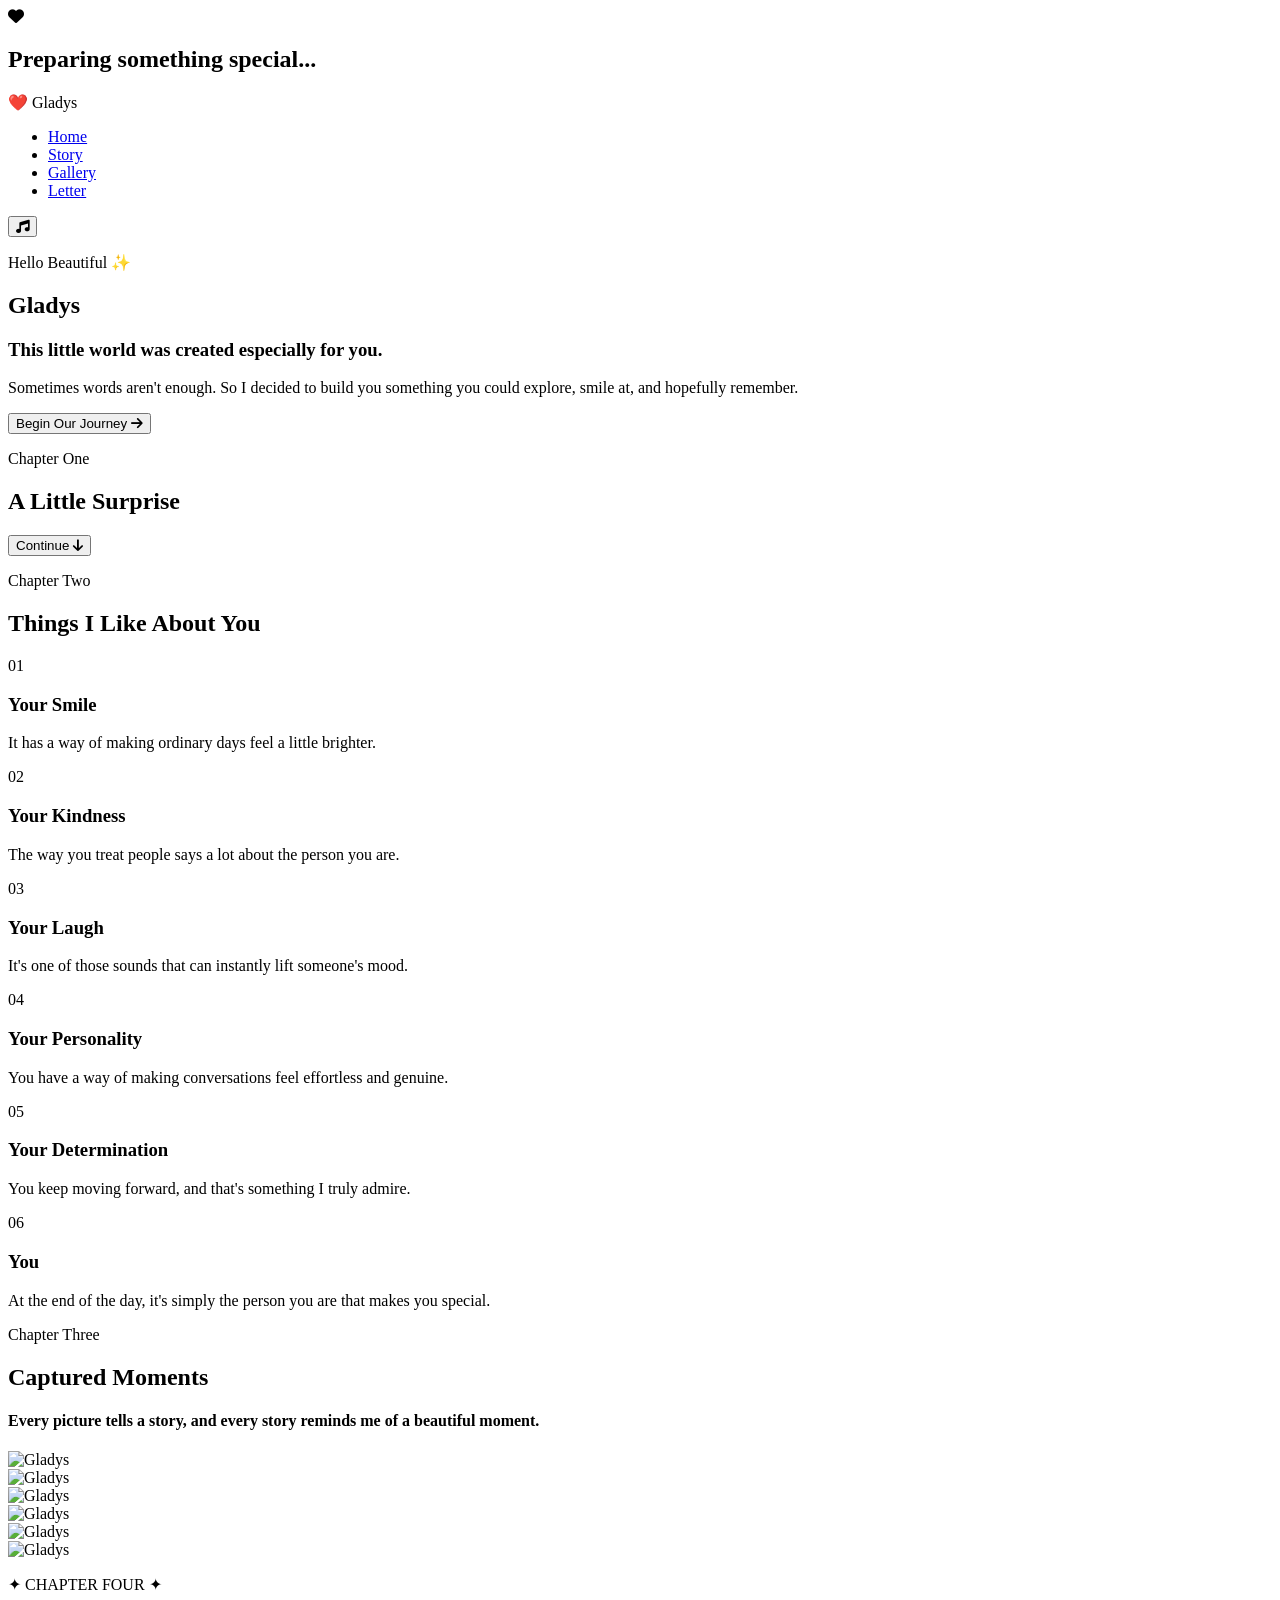
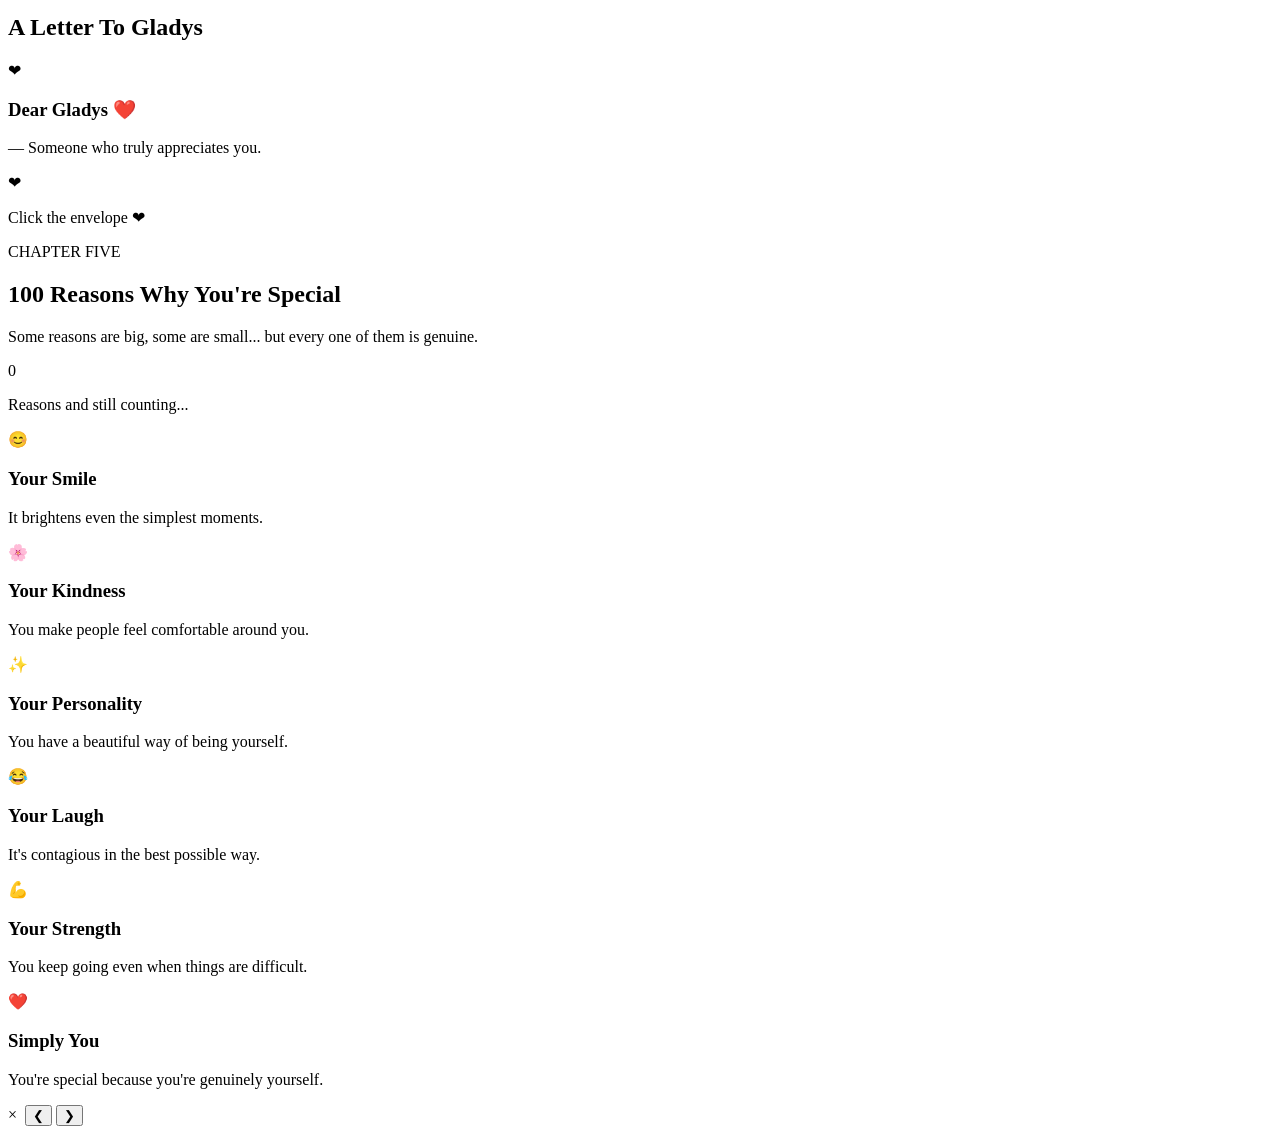
==== index.html @ 6be21a4e "Move index.html from love folder to root directory" ====
<!DOCTYPE html>
<html lang="en">

<head>

    <meta charset="UTF-8">
    <meta name="viewport" content="width=device-width, initial-scale=1.0">

    <title>For Gladys ❤️</title>

    <!-- Google Fonts -->
    <link rel="preconnect" href="https://fonts.googleapis.com">
    <link rel="preconnect" href="https://fonts.gstatic.com" crossorigin>

    <link href="https://fonts.googleapis.com/css2?family=Great+Vibes&family=Poppins:wght@300;400;500;600;700&display=swap" rel="stylesheet">

    <!-- Font Awesome -->
    <link rel="stylesheet"
        href="https://cdnjs.cloudflare.com/ajax/libs/font-awesome/6.7.2/css/all.min.css">

    <!-- CSS -->
    <link rel="stylesheet" href="css/style.css">
<link rel="stylesheet" href="css/chapters.css">
</head>

<body>

    <!-- ================= LOADER ================= -->

    <div id="loader">

        <div class="loader-heart">

            <i class="fas fa-heart"></i>

        </div>

        <h2>Preparing something special...</h2>

    </div>

    <!-- ================= CURSOR ================= -->

    <div class="cursor"></div>

    <!-- ================= BACKGROUND ================= -->

    <div class="background">

        <div id="stars"></div>

        <div class="moon"></div>

        <div class="cloud cloud1"></div>

        <div class="cloud cloud2"></div>

        <div class="cloud cloud3"></div>

        <div id="fireflies"></div>

    </div>

    <!-- ================= NAVIGATION ================= -->

    <nav>

        <div class="logo">

            ❤️ Gladys

        </div>

        <ul>

            <li><a href="#">Home</a></li>

            <li><a href="#">Story</a></li>

            <li><a href="#">Gallery</a></li>

            <li><a href="#">Letter</a></li>

        </ul>

        <button id="musicBtn">

            <i class="fas fa-music"></i>

        </button>

    </nav>

    <!-- ================= HERO ================= -->

    <section class="hero">

        <div class="hero-content">

            <p class="welcome">

                Hello Beautiful ✨

            </p>

            <h1>

                Gladys

            </h1>

            <h3>

                This little world was created especially for you.

            </h3>

            <p class="description">

                Sometimes words aren't enough.

                So I decided to build you something you could explore,

                smile at,

                and hopefully remember.

            </p>

            <button id="beginJourney">

                Begin Our Journey

                <i class="fas fa-arrow-right"></i>

            </button>

        </div>

        <div class="scroll-down">

            <span></span>

        </div>

    </section>
    <section id="arrival">

    <div class="arrival-overlay"></div>

    <div class="arrival-content">

        <p class="arrival-small">
            Chapter One
        </p>

        <h2>
            A Little Surprise
        </h2>

        <div class="arrival-line"></div>

        <p id="arrivalTyping"></p>

        <button id="continueJourney">
            Continue
            <i class="fas fa-arrow-down"></i>
        </button>

    </div>

</section>
<section id="admire">

    <div class="admire-header">

        <p>Chapter Two</p>

        <h2>Things I Like About You</h2>

        <span></span>

    </div>

    <div class="admire-grid">

        <div class="admire-card">
            <div class="number">01</div>
            <h3>Your Smile</h3>
            <p>It has a way of making ordinary days feel a little brighter.</p>
        </div>

        <div class="admire-card">
            <div class="number">02</div>
            <h3>Your Kindness</h3>
            <p>The way you treat people says a lot about the person you are.</p>
        </div>

        <div class="admire-card">
            <div class="number">03</div>
            <h3>Your Laugh</h3>
            <p>It's one of those sounds that can instantly lift someone's mood.</p>
        </div>

        <div class="admire-card">
            <div class="number">04</div>
            <h3>Your Personality</h3>
            <p>You have a way of making conversations feel effortless and genuine.</p>
        </div>

        <div class="admire-card">
            <div class="number">05</div>
            <h3>Your Determination</h3>
            <p>You keep moving forward, and that's something I truly admire.</p>
        </div>

        <div class="admire-card">
            <div class="number">06</div>
            <h3>You</h3>
            <p>At the end of the day, it's simply the person you are that makes you special.</p>
        </div>

    </div>

</section>
<section id="gallery">

    <div class="gallery-header">

        <p>Chapter Three</p>

        <h2>Captured Moments</h2>

        <span></span>

        <h4>
            Every picture tells a story, and every story reminds me of a beautiful moment.
        </h4>

    </div>

    <div class="gallery-grid">

        <div class="photo-card">
            <img src="assets/photo1.jpeg" alt="Gladys">
        </div>

        <div class="photo-card">
            <img src="assets/photo2.jpeg" alt="Gladys">
        </div>

        <div class="photo-card">
            <img src="assets/photo3.jpeg" alt="Gladys">
        </div>

        <div class="photo-card">
            <img src="assets/photo4.jpeg" alt="Gladys">
        </div>

        <div class="photo-card">
            <img src="assets/photo5.jpeg" alt="Gladys">
        </div>

        <div class="photo-card">
            <img src="assets/photo6.jpeg" alt="Gladys">
        </div>

    </div>

</section>

<!-- ===========================
     CHAPTER 4 - LETTER
=========================== -->

<section id="letter">

    <div class="letter-title">

        <p>✦ CHAPTER FOUR ✦</p>

        <h2>A Letter To Gladys</h2>

        <div class="title-line">
            <span></span>
            ❤
            <span></span>
        </div>

    </div>


    <div class="letter-wrapper">

        <!-- Letter -->

        <div class="paper" id="paper">

            <h3>Dear Gladys ❤️</h3>

            <div class="paper-line"></div>

            <div id="letterTyping"></div>

            <div class="paper-footer">

                <div class="paper-line"></div>

                <p>— Someone who truly appreciates you.</p>

            </div>

        </div>



        <!-- Envelope -->

        <div class="envelope" id="envelope">

            <div class="envelope-back"></div>

            <div class="left-flap"></div>

            <div class="right-flap"></div>

            <div class="bottom-flap"></div>

            <div class="top-flap"></div>

            <div class="seal">❤</div>

        </div>

    </div>

    <p class="open-text">
        Click the envelope ❤
    </p>

</section>
<!-- ==========================================================
     CHAPTER 5 - REASONS YOU ARE SPECIAL
=========================================================== -->

<section id="reasons">

    <div class="reasons-header">

        <p>CHAPTER FIVE</p>

        <h2>100 Reasons Why You're Special</h2>

        <div class="heading-line"></div>

        <p class="subtitle">
            Some reasons are big, some are small... but every one of them is genuine.
        </p>

    </div>

    <div class="reason-counter">

        <span id="reasonCount">0</span>

        <p>Reasons and still counting...</p>

    </div>

    <div class="reasons-grid">

        <div class="reason-card">
            <div class="reason-icon">😊</div>
            <h3>Your Smile</h3>
            <p>It brightens even the simplest moments.</p>
        </div>

        <div class="reason-card">
            <div class="reason-icon">🌸</div>
            <h3>Your Kindness</h3>
            <p>You make people feel comfortable around you.</p>
        </div>

        <div class="reason-card">
            <div class="reason-icon">✨</div>
            <h3>Your Personality</h3>
            <p>You have a beautiful way of being yourself.</p>
        </div>

        <div class="reason-card">
            <div class="reason-icon">😂</div>
            <h3>Your Laugh</h3>
            <p>It's contagious in the best possible way.</p>
        </div>

        <div class="reason-card">
            <div class="reason-icon">💪</div>
            <h3>Your Strength</h3>
            <p>You keep going even when things are difficult.</p>
        </div>

        <div class="reason-card">
            <div class="reason-icon">❤️</div>
            <h3>Simply You</h3>
            <p>You're special because you're genuinely yourself.</p>
        </div>

    </div>

</section>


<!-- LIGHTBOX -->

<div id="lightbox">

    <span id="closeLightbox">&times;</span>

    <img id="lightboxImage">

    <button id="prevImage">
        ❮
    </button>

    <button id="nextImage">
        ❯
    </button>

</div>

    <!-- ================= MUSIC ================= -->

    <audio id="bgMusic" loop>

        <source src="assets/music.mp3" type="audio/mpeg">

    </audio>

    <!-- JavaScript -->

    <script src="js/app.js"></script>
    <script src="js/chapters.js"></script>

</body>

</html>
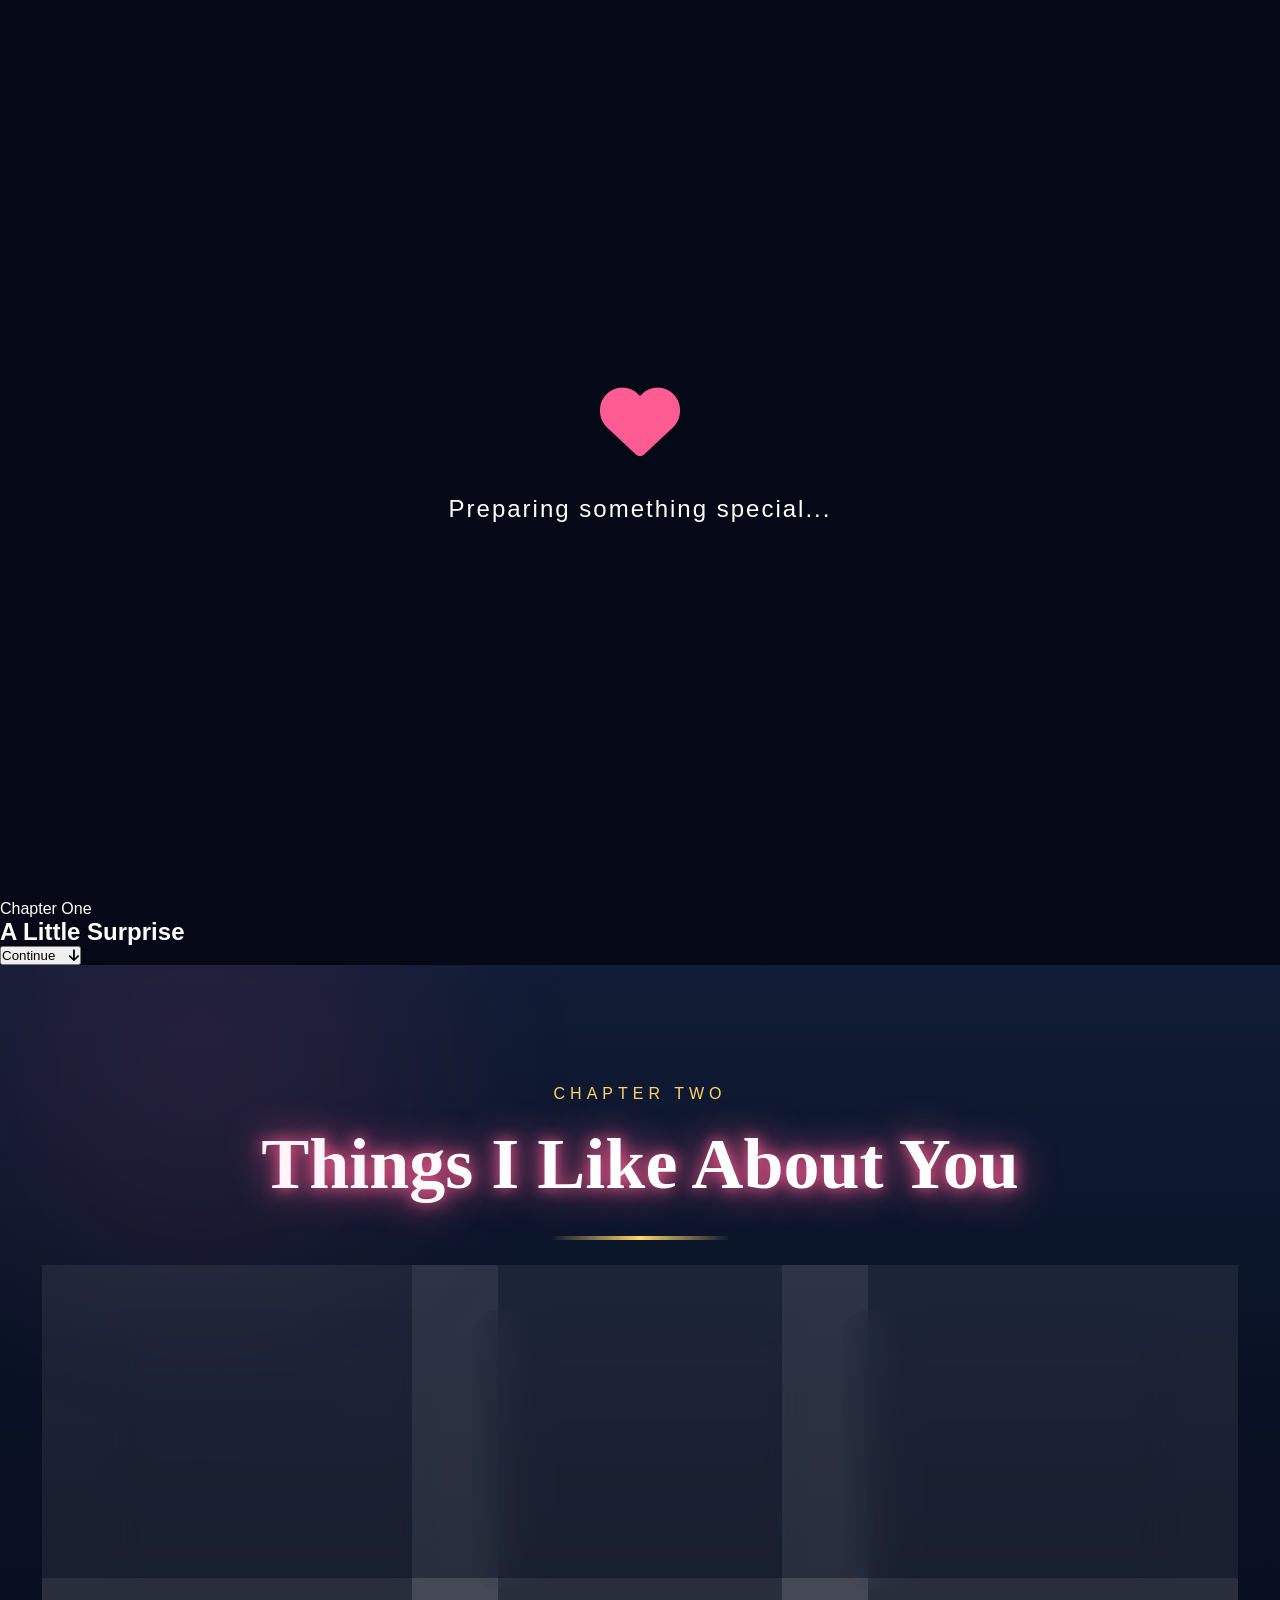
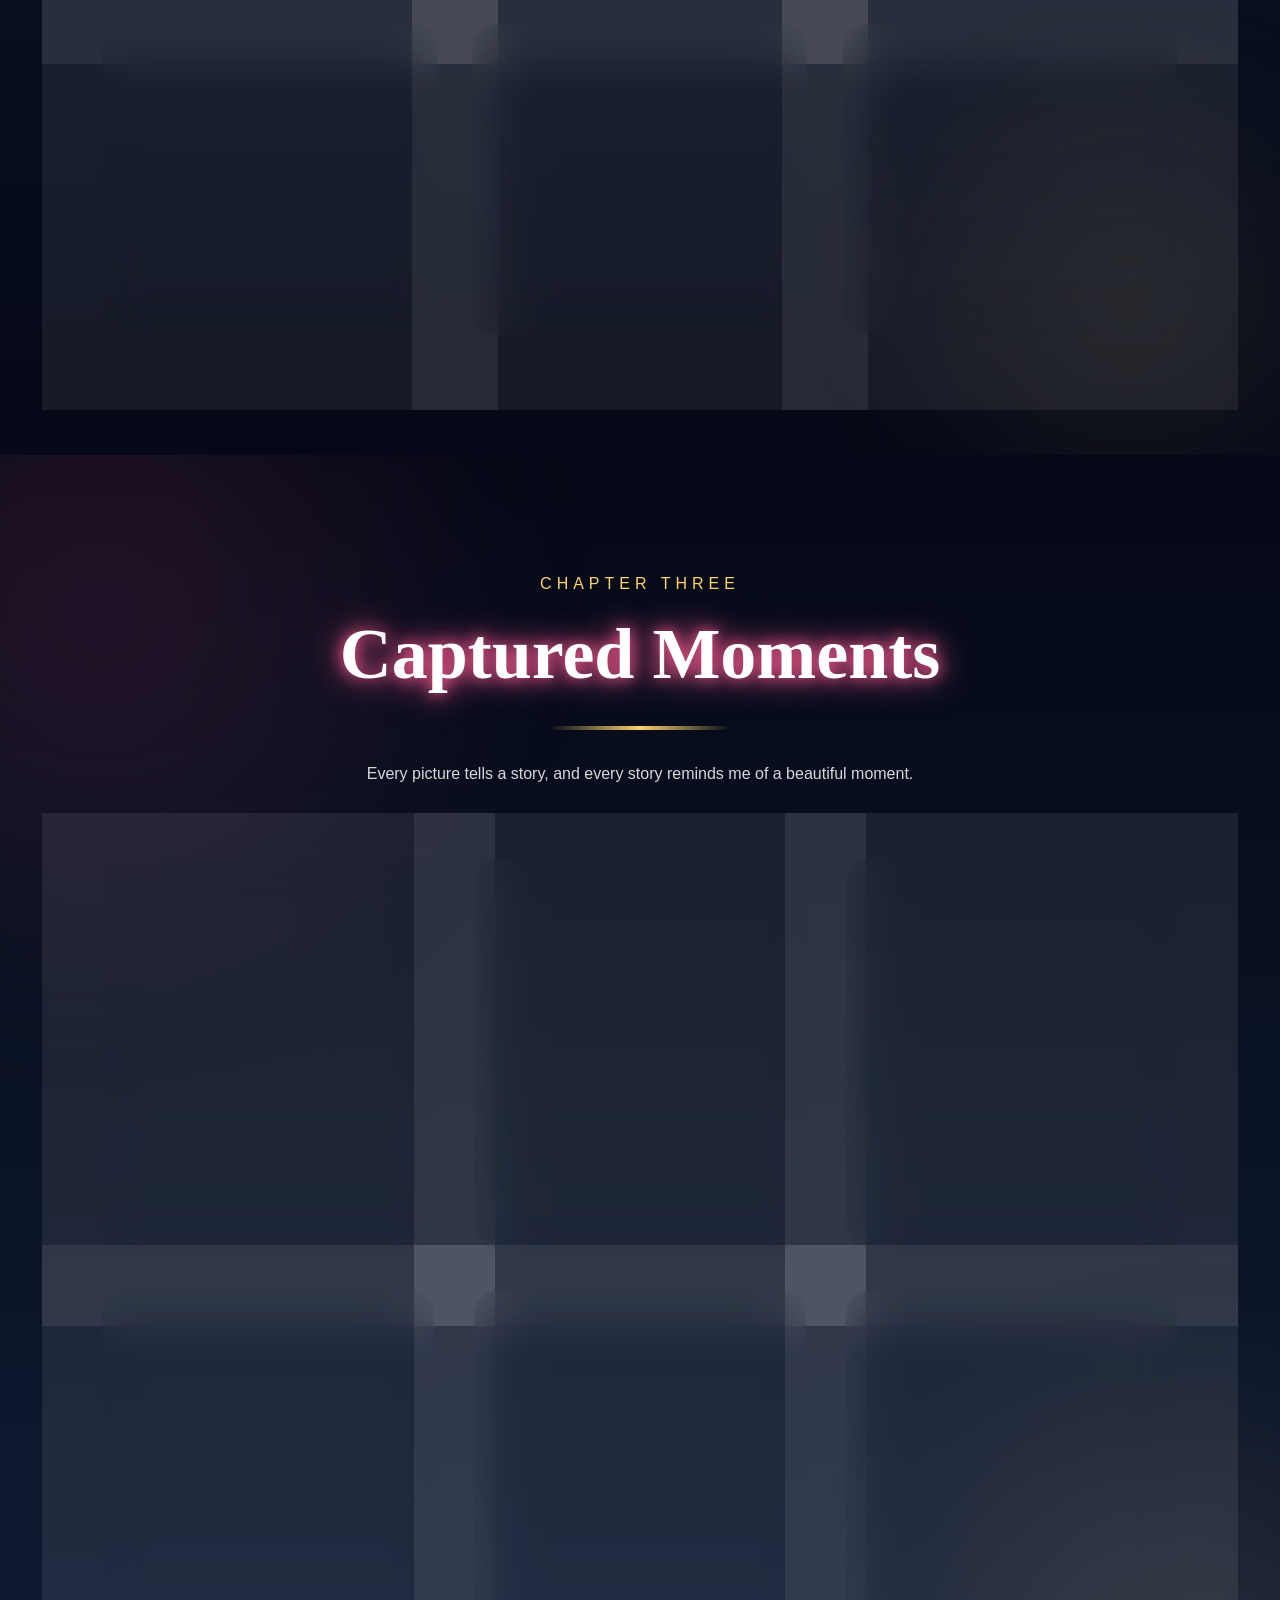
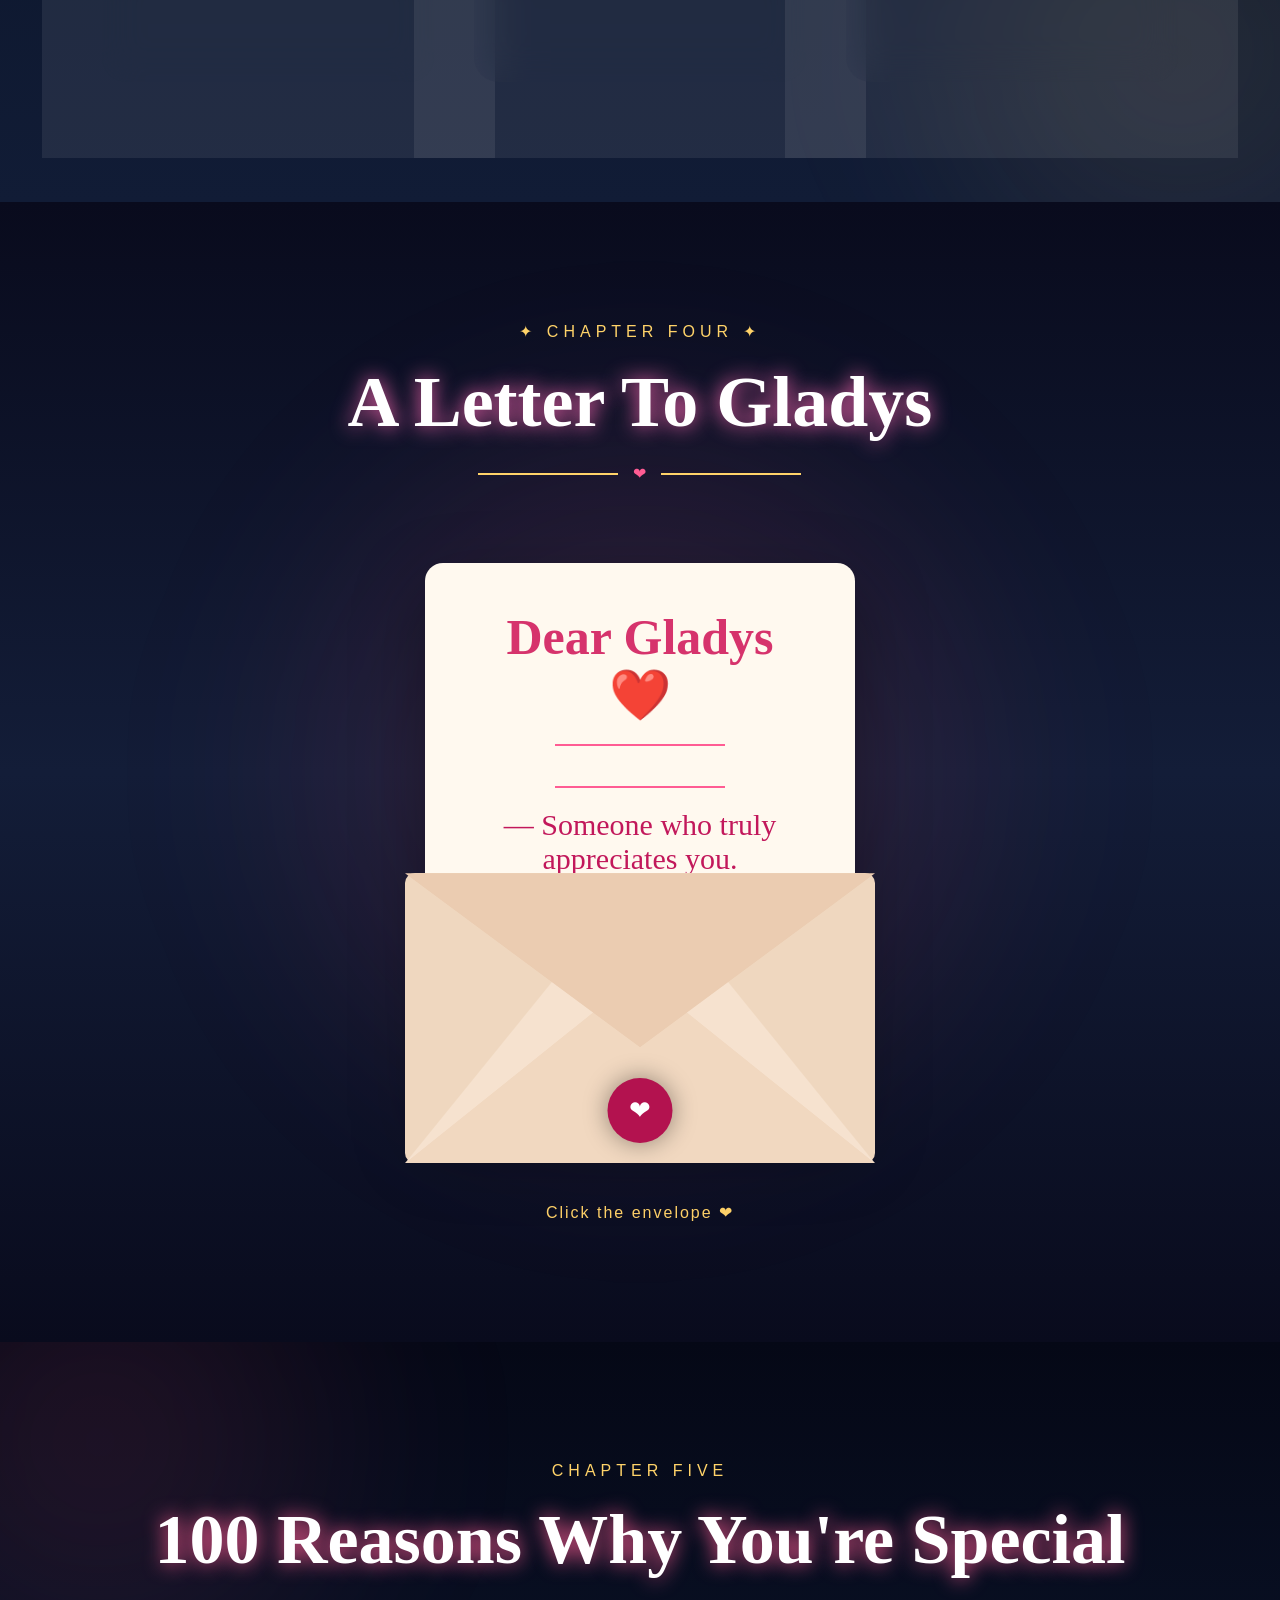
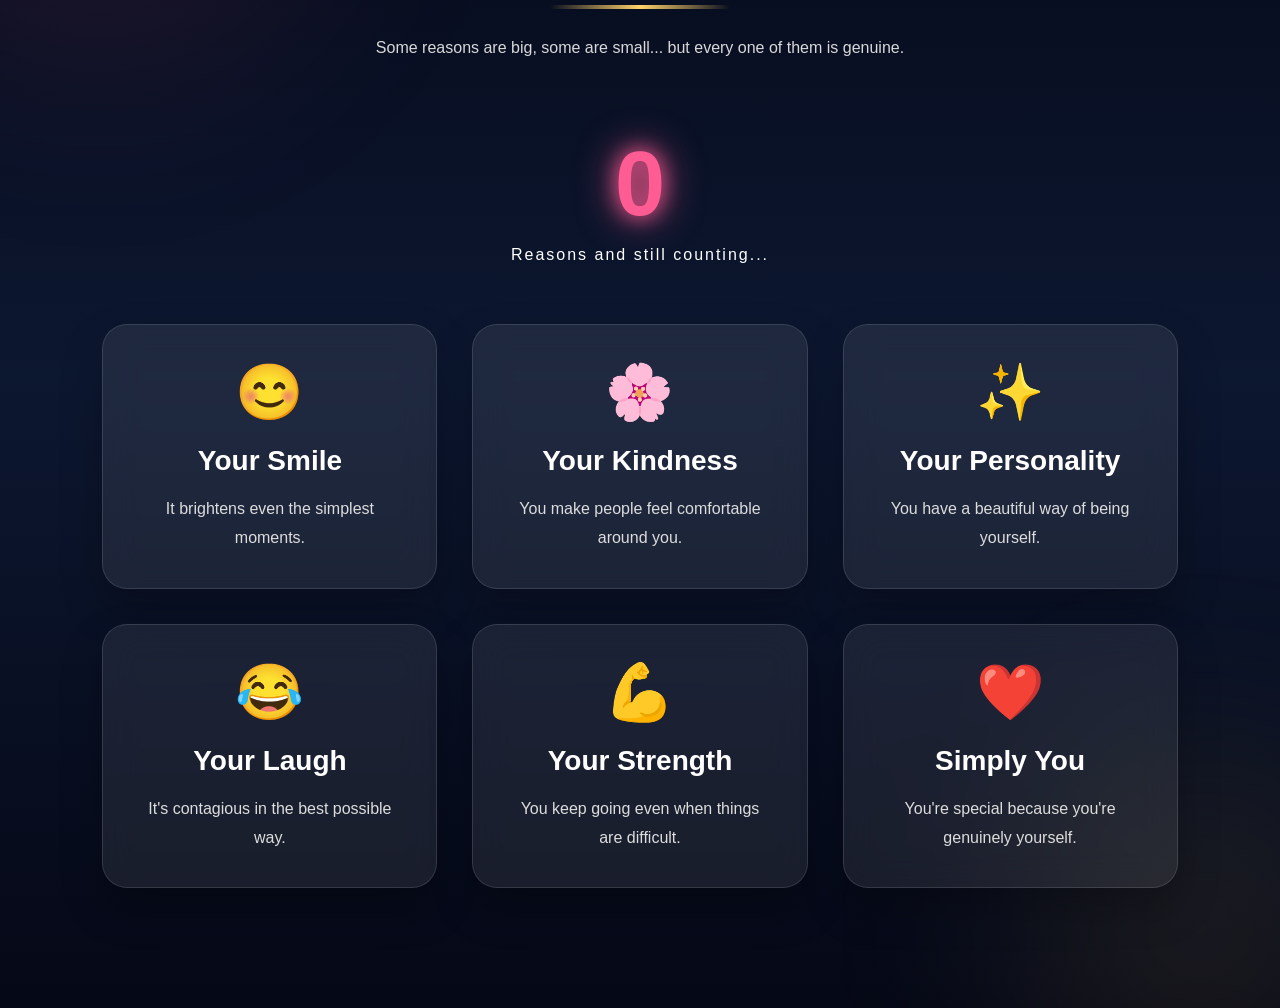
==== commit 545f284a: "Update all file paths to reference love folder (CSS, JS, images, and music)" ====
--- a/index.html
+++ b/index.html
@@ -19,8 +19,8 @@
         href="https://cdnjs.cloudflare.com/ajax/libs/font-awesome/6.7.2/css/all.min.css">
 
     <!-- CSS -->
-    <link rel="stylesheet" href="css/style.css">
-<link rel="stylesheet" href="css/chapters.css">
+    <link rel="stylesheet" href="love/css/style.css">
+<link rel="stylesheet" href="love/css/chapters.css">
 </head>
 
 <body>
@@ -242,27 +242,27 @@
     <div class="gallery-grid">
 
         <div class="photo-card">
-            <img src="assets/photo1.jpeg" alt="Gladys">
-        </div>
-
-        <div class="photo-card">
-            <img src="assets/photo2.jpeg" alt="Gladys">
-        </div>
-
-        <div class="photo-card">
-            <img src="assets/photo3.jpeg" alt="Gladys">
-        </div>
-
-        <div class="photo-card">
-            <img src="assets/photo4.jpeg" alt="Gladys">
-        </div>
-
-        <div class="photo-card">
-            <img src="assets/photo5.jpeg" alt="Gladys">
-        </div>
-
-        <div class="photo-card">
-            <img src="assets/photo6.jpeg" alt="Gladys">
+            <img src="love/assets/photo1.jpeg" alt="Gladys">
+        </div>
+
+        <div class="photo-card">
+            <img src="love/assets/photo2.jpeg" alt="Gladys">
+        </div>
+
+        <div class="photo-card">
+            <img src="love/assets/photo3.jpeg" alt="Gladys">
+        </div>
+
+        <div class="photo-card">
+            <img src="love/assets/photo4.jpeg" alt="Gladys">
+        </div>
+
+        <div class="photo-card">
+            <img src="love/assets/photo5.jpeg" alt="Gladys">
+        </div>
+
+        <div class="photo-card">
+            <img src="love/assets/photo6.jpeg" alt="Gladys">
         </div>
 
     </div>
@@ -432,14 +432,14 @@
 
     <audio id="bgMusic" loop>
 
-        <source src="assets/music.mp3" type="audio/mpeg">
+        <source src="love/assets/music.mp3" type="audio/mpeg">
 
     </audio>
 
     <!-- JavaScript -->
 
-    <script src="js/app.js"></script>
-    <script src="js/chapters.js"></script>
+    <script src="love/js/app.js"></script>
+    <script src="love/js/chapters.js"></script>
 
 </body>
 
--- a/love/css/style.css
+++ b/love/css/style.css
@@ -0,0 +1,1227 @@
+/* ==========================================================
+   PROJECT CUPID
+   STYLE.CSS
+   PART 1
+   Author: ChatGPT
+   ========================================================== */
+
+
+/* ==========================================================
+   GOOGLE FONTS
+   ========================================================== */
+
+@import url('https://fonts.googleapis.com/css2?family=Great+Vibes&family=Poppins:wght@300;400;500;600;700&display=swap');
+
+
+/* ==========================================================
+   RESET
+   ========================================================== */
+
+*{
+    margin:0;
+    padding:0;
+    box-sizing:border-box;
+}
+
+html{
+    scroll-behavior:smooth;
+}
+
+body{
+
+    font-family:'Poppins',sans-serif;
+
+    background:#050816;
+
+    color:white;
+
+    overflow-x:hidden;
+}
+
+
+/* ==========================================================
+   VARIABLES
+   ========================================================== */
+
+:root{
+
+    --primary:#ff5c93;
+
+    --secondary:#ffb5c8;
+
+    --gold:#ffd369;
+
+    --dark:#050816;
+
+    --glass:rgba(255,255,255,.08);
+
+    --border:rgba(255,255,255,.15);
+
+}
+
+
+/* ==========================================================
+   LOADER
+   ========================================================== */
+
+#loader{
+
+    position:fixed;
+
+    inset:0;
+
+    background:#050816;
+
+    display:flex;
+
+    justify-content:center;
+
+    align-items:center;
+
+    flex-direction:column;
+
+    z-index:999999;
+
+}
+
+.loader-heart{
+
+    font-size:80px;
+
+    color:var(--primary);
+
+    animation:heartbeat 1s infinite;
+
+}
+
+#loader h2{
+
+    margin-top:25px;
+
+    font-weight:300;
+
+    letter-spacing:2px;
+
+    color:white;
+
+}
+
+
+/* ==========================================================
+   CURSOR
+   ========================================================== */
+
+.cursor{
+
+    width:22px;
+
+    height:22px;
+
+    border:2px solid white;
+
+    border-radius:50%;
+
+    position:fixed;
+
+    transform:translate(-50%,-50%);
+
+    pointer-events:none;
+
+    z-index:99999;
+
+    transition:
+
+    width .2s,
+
+    height .2s,
+
+    background .2s;
+
+}
+
+
+
+/* ==========================================================
+   BACKGROUND
+   ========================================================== */
+
+.background{
+
+    position:fixed;
+
+    inset:0;
+
+    overflow:hidden;
+
+    z-index:-100;
+
+}
+
+
+/* Sky */
+
+.background::before{
+
+    content:"";
+
+    position:absolute;
+
+    inset:0;
+
+    background:
+
+    radial-gradient(circle at top,
+
+    #1b2d63,
+
+    #0c1431,
+
+    #050816);
+
+}
+
+
+
+/* ==========================================================
+   STARS
+   ========================================================== */
+
+#stars{
+
+    position:absolute;
+
+    inset:0;
+
+    background-image:
+
+    radial-gradient(white 1px,transparent 1px);
+
+    background-size:45px 45px;
+
+    opacity:.45;
+
+    animation:twinkle 5s infinite alternate;
+
+}
+
+
+
+/* ==========================================================
+   MOON
+   ========================================================== */
+
+.moon{
+
+    width:190px;
+
+    height:190px;
+
+    border-radius:50%;
+
+    position:absolute;
+
+    top:70px;
+
+    right:90px;
+
+    background:#fff8cc;
+
+    box-shadow:
+
+    0 0 40px #fff3a5,
+
+    0 0 100px #fff3a5,
+
+    0 0 180px #fff3a5;
+
+}
+
+/* Moon Craters */
+
+.moon::before{
+
+    content:"";
+
+    position:absolute;
+
+    width:25px;
+
+    height:25px;
+
+    border-radius:50%;
+
+    background:#ece3b5;
+
+    top:40px;
+
+    left:40px;
+
+}
+
+.moon::after{
+
+    content:"";
+
+    position:absolute;
+
+    width:15px;
+
+    height:15px;
+
+    border-radius:50%;
+
+    background:#ece3b5;
+
+    bottom:45px;
+
+    right:50px;
+
+}
+
+
+
+/* ==========================================================
+   CLOUDS
+   ========================================================== */
+
+.cloud{
+
+    position:absolute;
+
+    width:350px;
+
+    height:90px;
+
+    border-radius:100px;
+
+    filter:blur(18px);
+
+    background:rgba(255,255,255,.06);
+
+}
+
+.cloud1{
+
+    top:110px;
+
+    left:-400px;
+
+    animation:cloudOne 70s linear infinite;
+
+}
+
+.cloud2{
+
+    top:250px;
+
+    left:-600px;
+
+    animation:cloudTwo 90s linear infinite;
+
+}
+
+.cloud3{
+
+    bottom:180px;
+
+    left:-500px;
+
+    animation:cloudThree 120s linear infinite;
+
+}
+
+
+
+/* ==========================================================
+   FIREFLIES
+   ========================================================== */
+
+#fireflies{
+
+    position:absolute;
+
+    inset:0;
+
+    overflow:hidden;
+
+}
+
+.firefly{
+
+    position:absolute;
+
+    width:6px;
+
+    height:6px;
+
+    border-radius:50%;
+
+    background:#ffd369;
+
+    box-shadow:
+
+    0 0 8px #ffd369,
+
+    0 0 15px #ffd369;
+
+}
+
+
+
+/* ==========================================================
+   NAVIGATION
+   ========================================================== */
+
+nav{
+
+    width:100%;
+
+    position:fixed;
+
+    top:0;
+
+    left:0;
+
+    padding:25px 70px;
+
+    display:flex;
+
+    justify-content:space-between;
+
+    align-items:center;
+
+    backdrop-filter:blur(18px);
+
+    background:rgba(0,0,0,.15);
+
+    border-bottom:1px solid rgba(255,255,255,.08);
+
+    z-index:1000;
+
+}
+
+.logo{
+
+    font-size:30px;
+
+    font-family:'Great Vibes',cursive;
+
+    color:var(--secondary);
+
+    text-shadow:0 0 15px hotpink;
+
+}
+
+nav ul{
+
+    display:flex;
+
+    list-style:none;
+
+    gap:45px;
+
+}
+
+nav ul li a{
+
+    color:white;
+
+    text-decoration:none;
+
+    font-size:16px;
+
+    transition:.35s;
+
+}
+
+nav ul li a:hover{
+
+    color:var(--gold);
+
+}
+
+#musicBtn{
+
+    width:50px;
+
+    height:50px;
+
+    border-radius:50%;
+
+    border:none;
+
+    cursor:pointer;
+
+    background:rgba(255,255,255,.12);
+
+    color:white;
+
+    font-size:18px;
+
+    backdrop-filter:blur(20px);
+
+    transition:.3s;
+
+}
+
+#musicBtn:hover{
+
+    transform:scale(1.1);
+
+    background:var(--primary);
+
+}
+
+
+/* ==========================================================
+   HERO SECTION
+   ========================================================== */
+
+.hero{
+
+    min-height:100vh;
+
+    display:flex;
+
+    justify-content:center;
+
+    align-items:center;
+
+    text-align:center;
+
+    padding:120px 20px;
+
+}
+
+.hero-content{
+
+    max-width:900px;
+
+}
+
+.welcome{
+
+    color:var(--gold);
+
+    letter-spacing:4px;
+
+    text-transform:uppercase;
+
+    margin-bottom:20px;
+
+    font-size:18px;
+
+}
+
+.hero h1{
+
+    font-family:'Great Vibes',cursive;
+
+    font-size:140px;
+
+    color:#fff;
+
+    text-shadow:
+
+    0 0 20px hotpink,
+
+    0 0 60px hotpink;
+
+    margin-bottom:20px;
+
+}
+
+.hero h3{
+
+    font-size:32px;
+
+    font-weight:400;
+
+    margin-bottom:30px;
+
+    color:#ffe5ef;
+
+}
+
+.description{
+
+    font-size:20px;
+
+    line-height:2;
+
+    color:#ddd;
+
+    margin:auto;
+
+    max-width:760px;
+
+}
+
+#beginJourney{
+
+    margin-top:60px;
+
+    padding:18px 45px;
+
+    border:none;
+
+    border-radius:50px;
+
+    background:linear-gradient(45deg,#ff4f8d,#ff8db8);
+
+    color:white;
+
+    font-size:18px;
+
+    cursor:pointer;
+
+    transition:.4s;
+
+    box-shadow:0 0 30px rgba(255,92,147,.5);
+
+}
+
+#beginJourney:hover{
+
+    transform:translateY(-8px);
+
+    box-shadow:
+
+    0 0 25px hotpink,
+
+    0 0 60px hotpink;
+
+}
+/* ==========================================================
+   SCROLL INDICATOR
+   ========================================================== */
+
+.scroll-down{
+
+    position:absolute;
+
+    left:50%;
+
+    bottom:35px;
+
+    transform:translateX(-50%);
+
+    display:flex;
+
+    justify-content:center;
+
+    align-items:center;
+
+    flex-direction:column;
+
+}
+
+.scroll-down span{
+
+    width:28px;
+
+    height:48px;
+
+    border:2px solid rgba(255,255,255,.7);
+
+    border-radius:40px;
+
+    position:relative;
+
+}
+
+.scroll-down span::before{
+
+    content:"";
+
+    width:6px;
+
+    height:10px;
+
+    background:white;
+
+    border-radius:50px;
+
+    position:absolute;
+
+    left:50%;
+
+    top:8px;
+
+    transform:translateX(-50%);
+
+    animation:scrollWheel 2s infinite;
+
+}
+
+
+
+/* ==========================================================
+   FLOATING HEARTS
+   ========================================================== */
+
+.heart{
+
+    position:absolute;
+
+    bottom:-60px;
+
+    color:rgba(255,130,180,.8);
+
+    user-select:none;
+
+    pointer-events:none;
+
+    animation:heartFloat linear forwards;
+
+}
+
+
+
+/* ==========================================================
+   SHOOTING STARS
+   ========================================================== */
+
+.shooting-star{
+
+    position:absolute;
+
+    width:180px;
+
+    height:2px;
+
+    background:
+
+    linear-gradient(
+
+        90deg,
+
+        white,
+
+        rgba(255,255,255,0)
+
+    );
+
+    border-radius:50px;
+
+    transform:rotate(-35deg);
+
+    opacity:0;
+
+}
+
+
+
+/* ==========================================================
+   GLASS CARD
+   ========================================================== */
+
+.glass{
+
+    background:rgba(255,255,255,.08);
+
+    backdrop-filter:blur(20px);
+
+    border:1px solid rgba(255,255,255,.15);
+
+    border-radius:25px;
+
+    box-shadow:
+
+    0 10px 40px rgba(0,0,0,.25);
+
+}
+
+
+
+/* ==========================================================
+   BUTTONS
+   ========================================================== */
+
+button{
+
+    font-family:'Poppins',sans-serif;
+
+}
+
+button i{
+
+    margin-left:10px;
+
+}
+
+button:active{
+
+    transform:scale(.96);
+
+}
+
+
+
+/* ==========================================================
+   TEXT SELECTION
+   ========================================================== */
+
+::selection{
+
+    background:var(--primary);
+
+    color:white;
+
+}
+
+
+
+/* ==========================================================
+   SCROLLBAR
+   ========================================================== */
+
+::-webkit-scrollbar{
+
+    width:10px;
+
+}
+
+::-webkit-scrollbar-track{
+
+    background:#091224;
+
+}
+
+::-webkit-scrollbar-thumb{
+
+    background:var(--primary);
+
+    border-radius:30px;
+
+}
+
+::-webkit-scrollbar-thumb:hover{
+
+    background:#ff3d7d;
+
+}
+
+
+
+/* ==========================================================
+   ANIMATIONS
+   ========================================================== */
+
+@keyframes heartbeat{
+
+    0%{
+
+        transform:scale(1);
+
+    }
+
+    25%{
+
+        transform:scale(1.12);
+
+    }
+
+    50%{
+
+        transform:scale(.95);
+
+    }
+
+    75%{
+
+        transform:scale(1.15);
+
+    }
+
+    100%{
+
+        transform:scale(1);
+
+    }
+
+}
+
+
+
+@keyframes twinkle{
+
+    from{
+
+        opacity:.25;
+
+    }
+
+    to{
+
+        opacity:.65;
+
+    }
+
+}
+
+
+
+@keyframes cloudOne{
+
+    from{
+
+        transform:translateX(0);
+
+    }
+
+    to{
+
+        transform:translateX(2200px);
+
+    }
+
+}
+
+
+
+@keyframes cloudTwo{
+
+    from{
+
+        transform:translateX(0);
+
+    }
+
+    to{
+
+        transform:translateX(2500px);
+
+    }
+
+}
+
+
+
+@keyframes cloudThree{
+
+    from{
+
+        transform:translateX(0);
+
+    }
+
+    to{
+
+        transform:translateX(2800px);
+
+    }
+
+}
+
+
+
+@keyframes scrollWheel{
+
+    0%{
+
+        opacity:0;
+
+        top:8px;
+
+    }
+
+    40%{
+
+        opacity:1;
+
+    }
+
+    100%{
+
+        opacity:0;
+
+        top:24px;
+
+    }
+
+}
+
+
+
+@keyframes heartFloat{
+
+    0%{
+
+        transform:
+
+        translateY(0)
+
+        scale(.5)
+
+        rotate(0deg);
+
+        opacity:0;
+
+    }
+
+    15%{
+
+        opacity:1;
+
+    }
+
+    100%{
+
+        transform:
+
+        translateY(-120vh)
+
+        rotate(360deg)
+
+        scale(1.4);
+
+        opacity:0;
+
+    }
+
+}
+
+
+
+@keyframes moonFloat{
+
+    0%{
+
+        transform:translateY(0);
+
+    }
+
+    50%{
+
+        transform:translateY(-15px);
+
+    }
+
+    100%{
+
+        transform:translateY(0);
+
+    }
+
+}
+
+
+
+@keyframes shooting{
+
+    0%{
+
+        opacity:0;
+
+        transform:
+
+        translateX(0)
+
+        translateY(0)
+
+        rotate(-35deg);
+
+    }
+
+    15%{
+
+        opacity:1;
+
+    }
+
+    100%{
+
+        opacity:0;
+
+        transform:
+
+        translateX(-900px)
+
+        translateY(450px)
+
+        rotate(-35deg);
+
+    }
+
+}
+
+
+
+@keyframes fadeUp{
+
+    from{
+
+        opacity:0;
+
+        transform:translateY(50px);
+
+    }
+
+    to{
+
+        opacity:1;
+
+        transform:translateY(0);
+
+    }
+
+}
+
+
+
+/* ==========================================================
+   APPLY ANIMATIONS
+   ========================================================== */
+
+.moon{
+
+    animation:moonFloat 7s ease-in-out infinite;
+
+}
+
+.hero-content{
+
+    animation:fadeUp 1.8s ease;
+
+}
+
+.logo{
+
+    animation:fadeUp 1.2s ease;
+
+}
+
+
+
+/* ==========================================================
+   RESPONSIVE
+   ========================================================== */
+
+@media(max-width:1100px){
+
+.hero h1{
+
+font-size:100px;
+
+}
+
+.hero h3{
+
+font-size:26px;
+
+}
+
+.description{
+
+font-size:18px;
+
+}
+
+}
+
+
+
+@media(max-width:768px){
+
+nav{
+
+padding:18px 25px;
+
+}
+
+nav ul{
+
+display:none;
+
+}
+
+.hero h1{
+
+font-size:72px;
+
+}
+
+.hero h3{
+
+font-size:22px;
+
+}
+
+.description{
+
+font-size:16px;
+
+line-height:1.8;
+
+}
+
+#beginJourney{
+
+width:100%;
+
+max-width:320px;
+
+}
+
+.moon{
+
+width:120px;
+
+height:120px;
+
+right:20px;
+
+top:80px;
+
+}
+
+.logo{
+
+font-size:24px;
+
+}
+
+}
+
+
+
+@media(max-width:480px){
+
+.hero{
+
+padding:100px 18px;
+
+}
+
+.hero h1{
+
+font-size:58px;
+
+}
+
+.hero h3{
+
+font-size:18px;
+
+}
+
+.description{
+
+font-size:15px;
+
+}
+
+.scroll-down{
+
+display:none;
+
+}
+
+.cursor{
+
+display:none;
+
+}
+
+}
--- a/love/css/chapters.css
+++ b/love/css/chapters.css
@@ -0,0 +1,1632 @@
+/* ==========================================================
+   CHAPTER 2 - THINGS I LIKE ABOUT YOU
+   ========================================================== */
+
+#admire{
+
+    position:relative;
+
+    min-height:100vh;
+
+    padding:120px 8%;
+
+    overflow:hidden;
+
+    background:
+    linear-gradient(
+    180deg,
+    #111c36 0%,
+    #091224 40%,
+    #050816 100%);
+
+}
+
+/* Decorative Glow */
+
+#admire::before{
+
+    content:"";
+
+    position:absolute;
+
+    width:700px;
+
+    height:700px;
+
+    border-radius:50%;
+
+    background:
+    radial-gradient(circle,
+    rgba(255,92,147,.10),
+    transparent 70%);
+
+    top:-250px;
+
+    left:-150px;
+
+    filter:blur(40px);
+
+}
+
+#admire::after{
+
+    content:"";
+
+    position:absolute;
+
+    width:600px;
+
+    height:600px;
+
+    border-radius:50%;
+
+    background:
+    radial-gradient(circle,
+    rgba(255,211,105,.08),
+    transparent 70%);
+
+    right:-150px;
+
+    bottom:-150px;
+
+    filter:blur(40px);
+
+}
+
+
+
+/* ==========================================================
+   HEADER
+   ========================================================== */
+
+.admire-header{
+
+    text-align:center;
+
+    margin-bottom:70px;
+
+}
+
+.admire-header p{
+
+    color:#FFD369;
+
+    letter-spacing:5px;
+
+    text-transform:uppercase;
+
+    margin-bottom:20px;
+
+}
+
+.admire-header h2{
+
+    font-family:"Great Vibes",cursive;
+
+    font-size:72px;
+
+    color:white;
+
+    text-shadow:
+
+    0 0 15px #ff5c93,
+
+    0 0 40px #ff5c93;
+
+}
+
+.admire-header span{
+
+    display:block;
+
+    width:180px;
+
+    height:4px;
+
+    margin:30px auto;
+
+    border-radius:50px;
+
+    background:
+
+    linear-gradient(
+
+    to right,
+
+    transparent,
+
+    #FFD369,
+
+    transparent
+
+    );
+
+}
+
+
+
+/* ==========================================================
+   GRID
+   ========================================================== */
+
+.admire-grid{
+
+    display:grid;
+
+    grid-template-columns:
+
+    repeat(auto-fit,minmax(300px,1fr));
+
+    gap:35px;
+
+}
+
+
+
+/* ==========================================================
+   CARD
+   ========================================================== */
+
+.admire-card{
+
+    position:relative;
+
+    overflow:hidden;
+
+    padding:40px;
+
+    border-radius:25px;
+
+    background:
+
+    rgba(255,255,255,.07);
+
+    backdrop-filter:blur(20px);
+
+    border:1px solid
+
+    rgba(255,255,255,.10);
+
+    transition:.45s;
+
+    cursor:pointer;
+
+    box-shadow:
+
+    0 15px 40px
+
+    rgba(0,0,0,.25);
+
+}
+
+
+
+/* Top Glow */
+
+.admire-card::before{
+
+    content:"";
+
+    position:absolute;
+
+    left:-50%;
+
+    top:-50%;
+
+    width:250px;
+
+    height:250px;
+
+    background:
+
+    radial-gradient(circle,
+
+    rgba(255,255,255,.18),
+
+    transparent 70%);
+
+    transition:.6s;
+
+}
+
+
+
+/* Hover */
+
+.admire-card:hover{
+
+    transform:
+
+    translateY(-15px)
+
+    rotateX(8deg)
+
+    rotateY(-8deg);
+
+    border-color:
+
+    rgba(255,92,147,.5);
+
+    box-shadow:
+
+    0 20px 60px
+
+    rgba(255,92,147,.35);
+
+}
+
+.admire-card:hover::before{
+
+    left:80%;
+
+    top:80%;
+
+}
+
+
+
+/* Number */
+
+.number{
+
+    font-size:55px;
+
+    font-weight:700;
+
+    color:
+
+    rgba(255,92,147,.18);
+
+}
+
+
+
+/* Card Title */
+
+.admire-card h3{
+
+    margin-top:20px;
+
+    font-size:28px;
+
+    color:white;
+
+}
+
+
+
+/* Description */
+
+.admire-card p{
+
+    margin-top:20px;
+
+    line-height:1.9;
+
+    color:#d9d9d9;
+
+}
+
+
+
+/* Floating Dot */
+
+.admire-card::after{
+
+    content:"";
+
+    position:absolute;
+
+    width:12px;
+
+    height:12px;
+
+    border-radius:50%;
+
+    background:#FFD369;
+
+    right:25px;
+
+    top:25px;
+
+    box-shadow:
+
+    0 0 10px #FFD369,
+
+    0 0 25px #FFD369;
+
+}
+
+
+
+/* ==========================================================
+   RESPONSIVE
+   ========================================================== */
+
+@media(max-width:900px){
+
+    .admire-header h2{
+
+        font-size:55px;
+
+    }
+
+}
+
+@media(max-width:768px){
+
+    #admire{
+
+        padding:90px 25px;
+
+    }
+
+    .admire-header h2{
+
+        font-size:45px;
+
+    }
+
+    .admire-card{
+
+        padding:30px;
+
+    }
+
+}
+
+@media(max-width:480px){
+
+    .admire-header h2{
+
+        font-size:38px;
+
+    }
+
+    .number{
+
+        font-size:40px;
+
+    }
+
+    .admire-card h3{
+
+        font-size:22px;
+
+    }
+
+}
+/* ==========================================================
+   CHAPTER 3 - CAPTURED MOMENTS
+   ========================================================== */
+
+#gallery{
+
+    position:relative;
+
+    min-height:100vh;
+
+    padding:120px 8%;
+
+    overflow:hidden;
+
+    background:
+    linear-gradient(
+    180deg,
+    #050816 0%,
+    #091224 45%,
+    #111c36 100%);
+
+}
+
+
+/* Background Glow */
+
+#gallery::before{
+
+    content:"";
+
+    position:absolute;
+
+    width:900px;
+
+    height:900px;
+
+    border-radius:50%;
+
+    left:-350px;
+
+    top:-300px;
+
+    background:
+
+    radial-gradient(circle,
+
+    rgba(255,92,147,.12),
+
+    transparent 70%);
+
+    filter:blur(60px);
+
+}
+
+#gallery::after{
+
+    content:"";
+
+    position:absolute;
+
+    width:700px;
+
+    height:700px;
+
+    border-radius:50%;
+
+    right:-250px;
+
+    bottom:-200px;
+
+    background:
+
+    radial-gradient(circle,
+
+    rgba(255,211,105,.10),
+
+    transparent 70%);
+
+    filter:blur(60px);
+
+}
+
+
+/* ==========================================================
+   HEADER
+   ========================================================== */
+
+.gallery-header{
+
+    position:relative;
+
+    z-index:2;
+
+    text-align:center;
+
+    margin-bottom:70px;
+
+}
+
+.gallery-header p{
+
+    color:#FFD369;
+
+    text-transform:uppercase;
+
+    letter-spacing:5px;
+
+    margin-bottom:20px;
+
+}
+
+.gallery-header h2{
+
+    font-family:"Great Vibes",cursive;
+
+    font-size:72px;
+
+    color:white;
+
+    text-shadow:
+
+    0 0 15px #ff5c93,
+
+    0 0 35px #ff5c93;
+
+}
+
+.gallery-header span{
+
+    display:block;
+
+    width:180px;
+
+    height:4px;
+
+    margin:30px auto;
+
+    border-radius:50px;
+
+    background:
+
+    linear-gradient(
+
+    to right,
+
+    transparent,
+
+    #FFD369,
+
+    transparent);
+
+}
+
+.gallery-header h4{
+
+    max-width:700px;
+
+    margin:auto;
+
+    color:#d8d8d8;
+
+    font-weight:300;
+
+    line-height:1.8;
+
+}
+
+
+
+/* ==========================================================
+   GALLERY GRID
+   ========================================================== */
+
+.gallery-grid{
+
+    position:relative;
+
+    z-index:2;
+
+    display:grid;
+
+    grid-template-columns:
+
+    repeat(auto-fit,minmax(280px,1fr));
+
+    gap:40px;
+
+}
+
+
+
+/* ==========================================================
+   PHOTO CARD
+   ========================================================== */
+
+.photo-card{
+
+    position:relative;
+
+    padding:15px;
+
+    border-radius:25px;
+
+    background:
+
+    rgba(255,255,255,.08);
+
+    backdrop-filter:blur(20px);
+
+    border:1px solid rgba(255,255,255,.12);
+
+    cursor:pointer;
+
+    overflow:hidden;
+
+    transition:.45s;
+
+    box-shadow:
+
+    0 15px 40px rgba(0,0,0,.3);
+
+}
+
+
+
+/* Shine */
+
+.photo-card::before{
+
+    content:"";
+
+    position:absolute;
+
+    width:220px;
+
+    height:220px;
+
+    background:
+
+    radial-gradient(circle,
+
+    rgba(255,255,255,.18),
+
+    transparent 70%);
+
+    left:-180px;
+
+    top:-180px;
+
+    transition:.8s;
+
+}
+
+
+
+/* Hover */
+
+.photo-card:hover{
+
+    transform:
+
+    translateY(-15px)
+
+    rotate(-2deg)
+
+    scale(1.03);
+
+    box-shadow:
+
+    0 20px 60px
+
+    rgba(255,92,147,.35);
+
+}
+
+.photo-card:hover::before{
+
+    left:100%;
+
+    top:100%;
+
+}
+
+
+
+/* Image */
+
+.photo-card img{
+
+    width:100%;
+
+    height:360px;
+
+    object-fit:cover;
+
+    border-radius:18px;
+
+    display:block;
+
+}
+
+
+
+/* ==========================================================
+   LIGHTBOX
+   ========================================================== */
+
+#lightbox{
+
+    position:fixed;
+
+    inset:0;
+
+    display:none;
+
+    justify-content:center;
+
+    align-items:center;
+
+    background:rgba(0,0,0,.95);
+
+    z-index:999999;
+
+    flex-direction:column;
+
+}
+
+#lightbox img{
+
+    max-width:90%;
+
+    max-height:80vh;
+
+    border-radius:20px;
+
+    box-shadow:
+
+    0 0 35px rgba(255,255,255,.15);
+
+}
+
+
+
+/* Close */
+
+#closeLightbox{
+
+    position:absolute;
+
+    top:30px;
+
+    right:40px;
+
+    font-size:55px;
+
+    color:white;
+
+    cursor:pointer;
+
+}
+
+
+
+/* Navigation */
+
+#prevImage,
+#nextImage{
+
+    position:absolute;
+
+    top:50%;
+
+    transform:translateY(-50%);
+
+    width:60px;
+
+    height:60px;
+
+    border:none;
+
+    border-radius:50%;
+
+    background:
+
+    rgba(255,255,255,.15);
+
+    color:white;
+
+    font-size:30px;
+
+    cursor:pointer;
+
+    transition:.35s;
+
+}
+
+#prevImage:hover,
+#nextImage:hover{
+
+    background:#ff5c93;
+
+}
+
+#prevImage{
+
+    left:30px;
+
+}
+
+#nextImage{
+
+    right:30px;
+
+}
+
+
+
+/* ==========================================================
+   RESPONSIVE
+   ========================================================== */
+
+@media(max-width:900px){
+
+.gallery-header h2{
+
+font-size:55px;
+
+}
+
+}
+
+
+
+@media(max-width:768px){
+
+#gallery{
+
+padding:90px 25px;
+
+}
+
+.gallery-header h2{
+
+font-size:45px;
+
+}
+
+.photo-card img{
+
+height:300px;
+
+}
+
+}
+
+
+
+@media(max-width:480px){
+
+.gallery-header h2{
+
+font-size:38px;
+
+}
+
+.photo-card img{
+
+height:240px;
+
+}
+
+#prevImage,
+#nextImage{
+
+width:50px;
+
+height:50px;
+
+font-size:22px;
+
+}
+
+}
+/* ==========================================================
+   CHAPTER 4 - A LETTER TO GLADYS
+   ========================================================== */
+
+#letter{
+
+    position:relative;
+
+    min-height:100vh;
+
+    padding:120px 20px;
+
+    display:flex;
+
+    justify-content:center;
+
+    align-items:center;
+
+    flex-direction:column;
+
+    overflow:hidden;
+
+    background:
+
+    linear-gradient(
+
+    180deg,
+
+    #111c36,
+
+    #091224,
+
+    #050816);
+
+}
+
+
+/* Background Glow */
+
+#letter::before{
+
+    content:"";
+
+    position:absolute;
+
+    width:900px;
+
+    height:900px;
+
+    border-radius:50%;
+
+    background:
+
+    radial-gradient(circle,
+
+    rgba(255,92,147,.10),
+
+    transparent 70%);
+
+    filter:blur(70px);
+
+    animation:letterGlow 8s ease-in-out infinite;
+
+}
+
+
+
+/* ==========================================================
+   HEADER
+   ========================================================== */
+
+.letter-header{
+
+    text-align:center;
+
+    margin-bottom:70px;
+
+    z-index:2;
+
+}
+
+.letter-header p{
+
+    color:#FFD369;
+
+    text-transform:uppercase;
+
+    letter-spacing:5px;
+
+    margin-bottom:18px;
+
+}
+
+.letter-header h2{
+
+    font-family:"Great Vibes",cursive;
+
+    font-size:72px;
+
+    color:white;
+
+    text-shadow:
+
+    0 0 20px #ff5c93;
+
+}
+
+.letter-header span{
+
+    display:block;
+
+    width:180px;
+
+    height:4px;
+
+    margin:30px auto;
+
+    border-radius:50px;
+
+    background:
+
+    linear-gradient(
+
+    to right,
+
+    transparent,
+
+    #FFD369,
+
+    transparent);
+
+}
+/*==========================================================
+  CHAPTER 4 - LETTER
+==========================================================*/
+
+#letter{
+    min-height:100vh;
+    padding:120px 20px;
+    display:flex;
+    flex-direction:column;
+    justify-content:center;
+    align-items:center;
+    background:linear-gradient(180deg,#090b1d,#131d38,#090b1d);
+    overflow:hidden;
+    position:relative;
+}
+
+#letter::before{
+    content:"";
+    position:absolute;
+    width:900px;
+    height:900px;
+    border-radius:50%;
+    background:radial-gradient(circle,
+    rgba(255,80,120,.18),
+    transparent 70%);
+    filter:blur(70px);
+}
+
+/* ---------------- TITLE ---------------- */
+
+.letter-title{
+    text-align:center;
+    z-index:5;
+    margin-bottom:60px;
+}
+
+.letter-title p{
+    color:#FFD369;
+    letter-spacing:5px;
+    margin-bottom:20px;
+}
+
+.letter-title h2{
+    font-family:"Great Vibes",cursive;
+    font-size:72px;
+    color:#fff;
+    text-shadow:0 0 20px hotpink;
+}
+
+.title-line{
+    display:flex;
+    justify-content:center;
+    align-items:center;
+    gap:15px;
+    color:#ff5c93;
+    margin-top:20px;
+}
+
+.title-line span{
+    width:140px;
+    height:2px;
+    background:#FFD369;
+}
+
+/* ---------------- WRAPPER ---------------- */
+
+.letter-wrapper{
+    position:relative;
+    width:520px;
+    height:620px;
+}
+
+/* ---------------- PAPER ---------------- */
+
+.paper{
+
+    position:absolute;
+
+    left:50%;
+
+    transform:translateX(-50%);
+
+    top:20px;
+
+    width:430px;
+
+    min-height:560px;
+
+    background:#fff9ef;
+
+    border-radius:18px;
+
+    padding:45px;
+
+    z-index:20;
+
+    box-shadow:
+
+    0 25px 70px rgba(0,0,0,.35);
+
+    transition:1s;
+
+}
+
+.paper h3{
+
+    text-align:center;
+
+    font-family:"Great Vibes",cursive;
+
+    font-size:50px;
+
+    color:#d6336c;
+
+}
+
+.paper-line{
+
+    width:170px;
+
+    height:2px;
+
+    background:#ff5c93;
+
+    margin:20px auto;
+
+}
+
+#letterTyping{
+
+    color:#333;
+
+    line-height:2;
+
+    font-size:18px;
+
+    margin-top:30px;
+
+}
+
+.paper-footer{
+
+    margin-top:40px;
+
+    text-align:center;
+
+}
+
+.paper-footer p{
+
+    color:#c2185b;
+
+    font-family:"Great Vibes",cursive;
+
+    font-size:30px;
+
+}
+
+/* ---------------- ENVELOPE ---------------- */
+
+.envelope{
+
+    position:absolute;
+
+    bottom:0;
+
+    left:50%;
+
+    transform:translateX(-50%);
+
+    width:470px;
+
+    height:290px;
+
+    z-index:30;
+
+}
+
+/* BACK */
+
+.envelope-back{
+
+    position:absolute;
+
+    inset:0;
+
+    background:#efd7bf;
+
+    border-radius:10px;
+
+}
+
+/* LEFT */
+
+.left-flap{
+
+    position:absolute;
+
+    left:0;
+
+    bottom:0;
+
+    width:50%;
+
+    height:100%;
+
+    background:#f6e2cf;
+
+    clip-path:polygon(0 100%,100% 0,100% 100%);
+
+    z-index:32;
+
+}
+
+/* RIGHT */
+
+.right-flap{
+
+    position:absolute;
+
+    right:0;
+
+    bottom:0;
+
+    width:50%;
+
+    height:100%;
+
+    background:#f6e2cf;
+
+    clip-path:polygon(0 0,100% 100%,0 100%);
+
+    z-index:32;
+
+}
+
+/* BOTTOM */
+
+.bottom-flap{
+
+    position:absolute;
+
+    left:0;
+
+    bottom:0;
+
+    width:100%;
+
+    height:65%;
+
+    background:#f1d8c0;
+
+    clip-path:polygon(0 100%,50% 0,100% 100%);
+
+    z-index:34;
+
+}
+
+/* TOP */
+
+.top-flap{
+
+    position:absolute;
+
+    top:0;
+
+    left:0;
+
+    width:100%;
+
+    height:60%;
+
+    background:#ebccb1;
+
+    clip-path:polygon(0 0,100% 0,50% 100%);
+
+    transform-origin:top;
+
+    transition:1s;
+
+    z-index:40;
+
+}
+
+/* SEAL */
+
+.seal{
+
+    position:absolute;
+
+    left:50%;
+
+    bottom:20px;
+
+    transform:translateX(-50%);
+
+    width:65px;
+
+    height:65px;
+
+    border-radius:50%;
+
+    background:#b3124f;
+
+    color:white;
+
+    display:flex;
+
+    justify-content:center;
+
+    align-items:center;
+
+    font-size:26px;
+
+    z-index:45;
+
+    box-shadow:0 0 25px rgba(0,0,0,.4);
+
+}
+
+/* OPEN */
+
+.envelope.open .top-flap{
+
+    transform:rotateX(180deg);
+
+}
+
+.envelope.open{
+
+    z-index:5;
+
+}
+
+.paper.show{
+
+    transform:translateX(-50%) translateY(-170px);
+
+}
+
+/* TEXT */
+
+.open-text{
+
+    color:#FFD369;
+
+    margin-top:40px;
+
+    letter-spacing:2px;
+
+    animation:pulse 2s infinite;
+
+}
+
+@keyframes pulse{
+
+0%{opacity:.4;}
+
+50%{opacity:1;}
+
+100%{opacity:.4;}
+
+}
+
+/* MOBILE */
+
+@media(max-width:768px){
+
+.paper{
+
+width:320px;
+
+padding:30px;
+
+min-height:470px;
+
+}
+
+.paper h3{
+
+font-size:38px;
+
+}
+
+.envelope{
+
+width:360px;
+
+height:220px;
+
+}
+
+.letter-title h2{
+
+font-size:48px;
+
+}
+
+}
+/*==========================================================
+  CHAPTER 5 - REASONS
+==========================================================*/
+
+#reasons{
+    position:relative;
+    min-height:100vh;
+    padding:120px 8%;
+    background:linear-gradient(180deg,#050816,#0c1730,#050816);
+    overflow:hidden;
+}
+
+#reasons::before{
+    content:"";
+    position:absolute;
+    width:700px;
+    height:700px;
+    top:-250px;
+    left:-250px;
+    border-radius:50%;
+    background:radial-gradient(circle,
+    rgba(255,92,147,.12),
+    transparent 70%);
+    filter:blur(70px);
+}
+
+#reasons::after{
+    content:"";
+    position:absolute;
+    width:600px;
+    height:600px;
+    bottom:-220px;
+    right:-220px;
+    border-radius:50%;
+    background:radial-gradient(circle,
+    rgba(255,211,105,.10),
+    transparent 70%);
+    filter:blur(70px);
+}
+
+/*==========================
+HEADER
+==========================*/
+
+.reasons-header{
+    position:relative;
+    z-index:2;
+    text-align:center;
+    margin-bottom:70px;
+}
+
+.reasons-header p:first-child{
+    color:#FFD369;
+    letter-spacing:5px;
+    text-transform:uppercase;
+}
+
+.reasons-header h2{
+    margin:20px 0;
+    font-family:"Great Vibes",cursive;
+    font-size:70px;
+    color:#fff;
+    text-shadow:0 0 20px #ff5c93;
+}
+
+.heading-line{
+    width:180px;
+    height:4px;
+    margin:25px auto;
+    border-radius:20px;
+    background:linear-gradient(to right,
+    transparent,#FFD369,transparent);
+}
+
+.subtitle{
+    max-width:700px;
+    margin:auto;
+    color:#d9d9d9;
+    line-height:1.8;
+}
+
+/*==========================
+COUNTER
+==========================*/
+
+.reason-counter{
+    position:relative;
+    z-index:2;
+    text-align:center;
+    margin:60px auto;
+}
+
+#reasonCount{
+    display:block;
+    font-size:90px;
+    font-weight:bold;
+    color:#ff5c93;
+    text-shadow:
+    0 0 20px #ff5c93,
+    0 0 40px #ff5c93;
+}
+
+.reason-counter p{
+    color:white;
+    letter-spacing:2px;
+    margin-top:10px;
+}
+
+/*==========================
+GRID
+==========================*/
+
+.reasons-grid{
+    position:relative;
+    z-index:2;
+    display:grid;
+    grid-template-columns:repeat(auto-fit,minmax(280px,1fr));
+    gap:35px;
+}
+
+/*==========================
+CARD
+==========================*/
+
+.reason-card{
+    position:relative;
+    padding:35px;
+    text-align:center;
+    border-radius:25px;
+    overflow:hidden;
+    cursor:pointer;
+    transition:.45s;
+    background:rgba(255,255,255,.08);
+    backdrop-filter:blur(18px);
+    border:1px solid rgba(255,255,255,.12);
+    box-shadow:0 20px 40px rgba(0,0,0,.25);
+}
+
+.reason-card::before{
+    content:"";
+    position:absolute;
+    width:250px;
+    height:250px;
+    left:-220px;
+    top:-220px;
+    border-radius:50%;
+    background:radial-gradient(circle,
+    rgba(255,255,255,.18),
+    transparent 70%);
+    transition:.7s;
+}
+
+.reason-card:hover::before{
+    left:100%;
+    top:100%;
+}
+
+.reason-card:hover{
+    transform:translateY(-15px) scale(1.03);
+    border-color:#ff5c93;
+    box-shadow:
+    0 25px 60px rgba(255,92,147,.35);
+}
+
+.reason-icon{
+    font-size:55px;
+    margin-bottom:20px;
+}
+
+.reason-card h3{
+    color:white;
+    margin-bottom:18px;
+    font-size:28px;
+}
+
+.reason-card p{
+    color:#dddddd;
+    line-height:1.8;
+}
+
+/*==========================
+RESPONSIVE
+==========================*/
+
+@media(max-width:768px){
+
+    #reasons{
+        padding:90px 25px;
+    }
+
+    .reasons-header h2{
+        font-size:48px;
+    }
+
+    #reasonCount{
+        font-size:65px;
+    }
+
+    .reason-card{
+        padding:28px;
+    }
+
+}
+
+@media(max-width:480px){
+
+    .reasons-header h2{
+        font-size:38px;
+    }
+
+    .reason-icon{
+        font-size:42px;
+    }
+
+    .reason-card h3{
+        font-size:22px;
+    }
+
+}
+
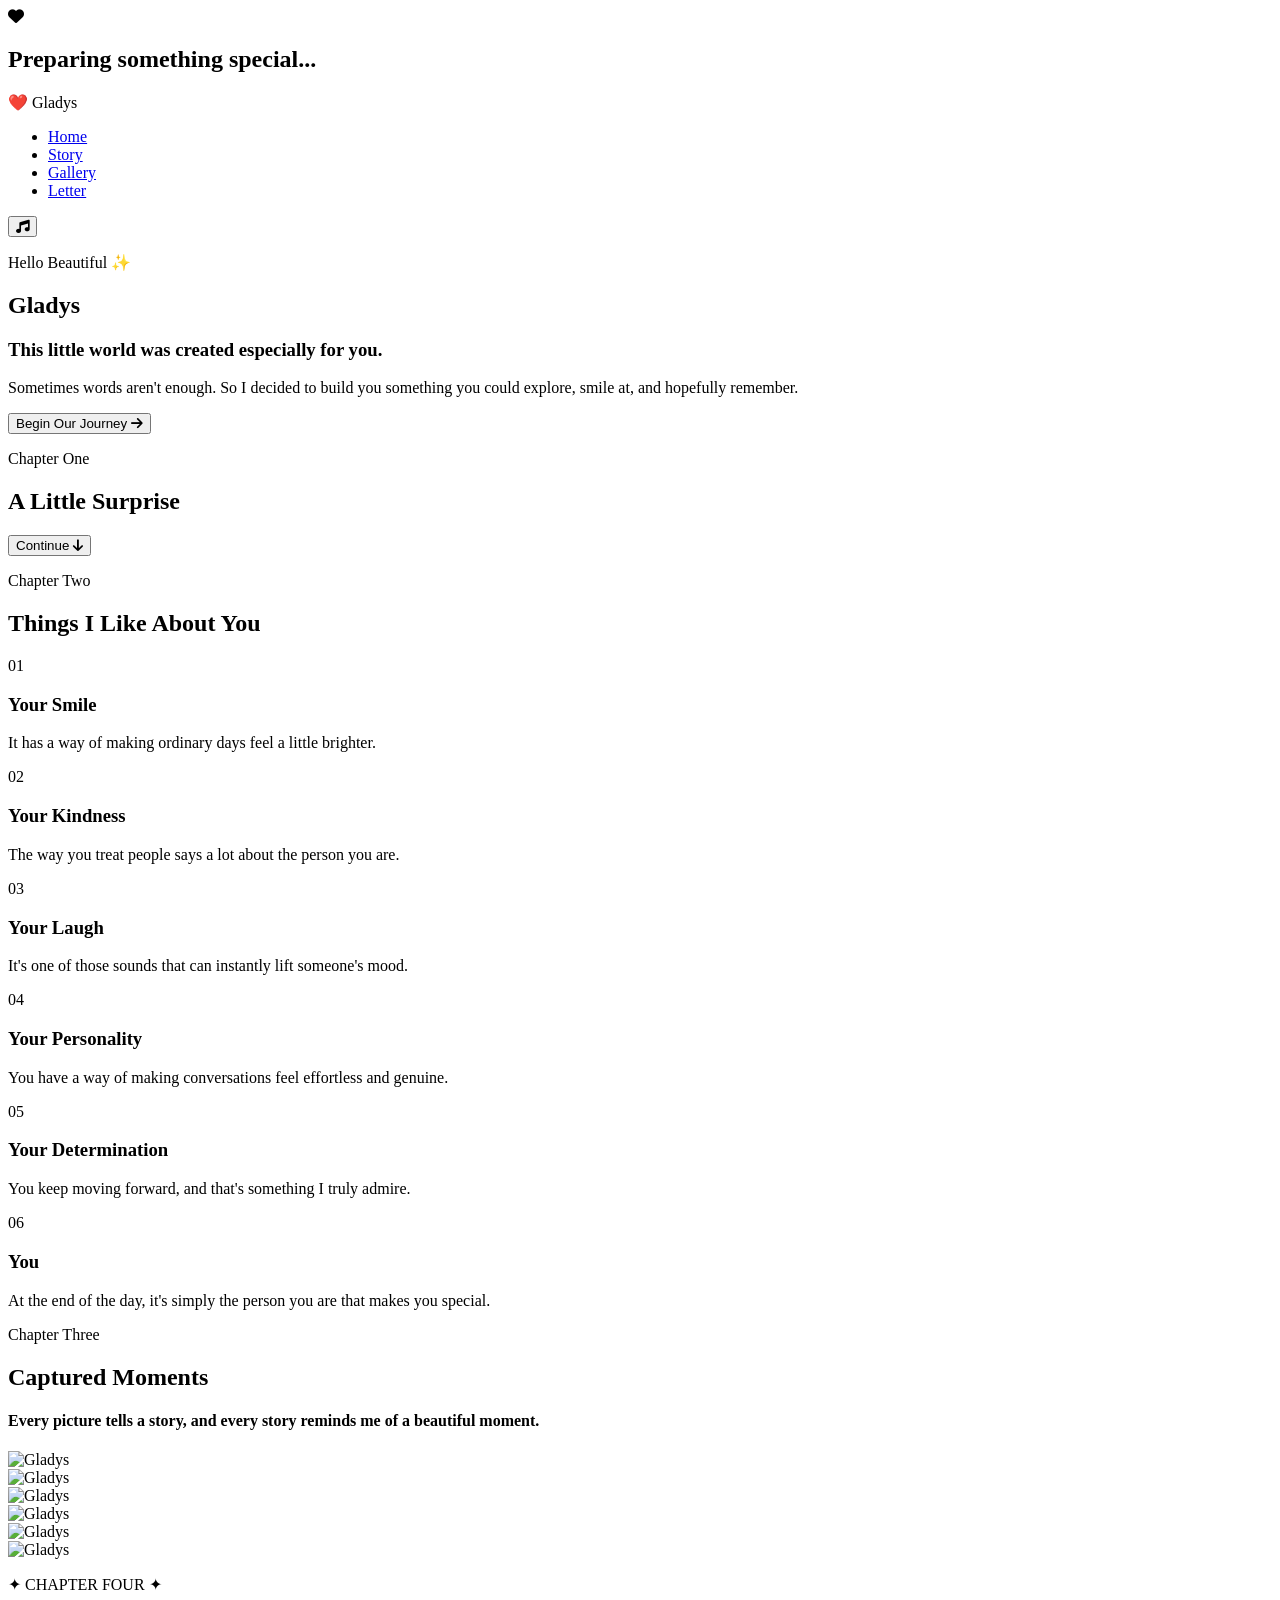
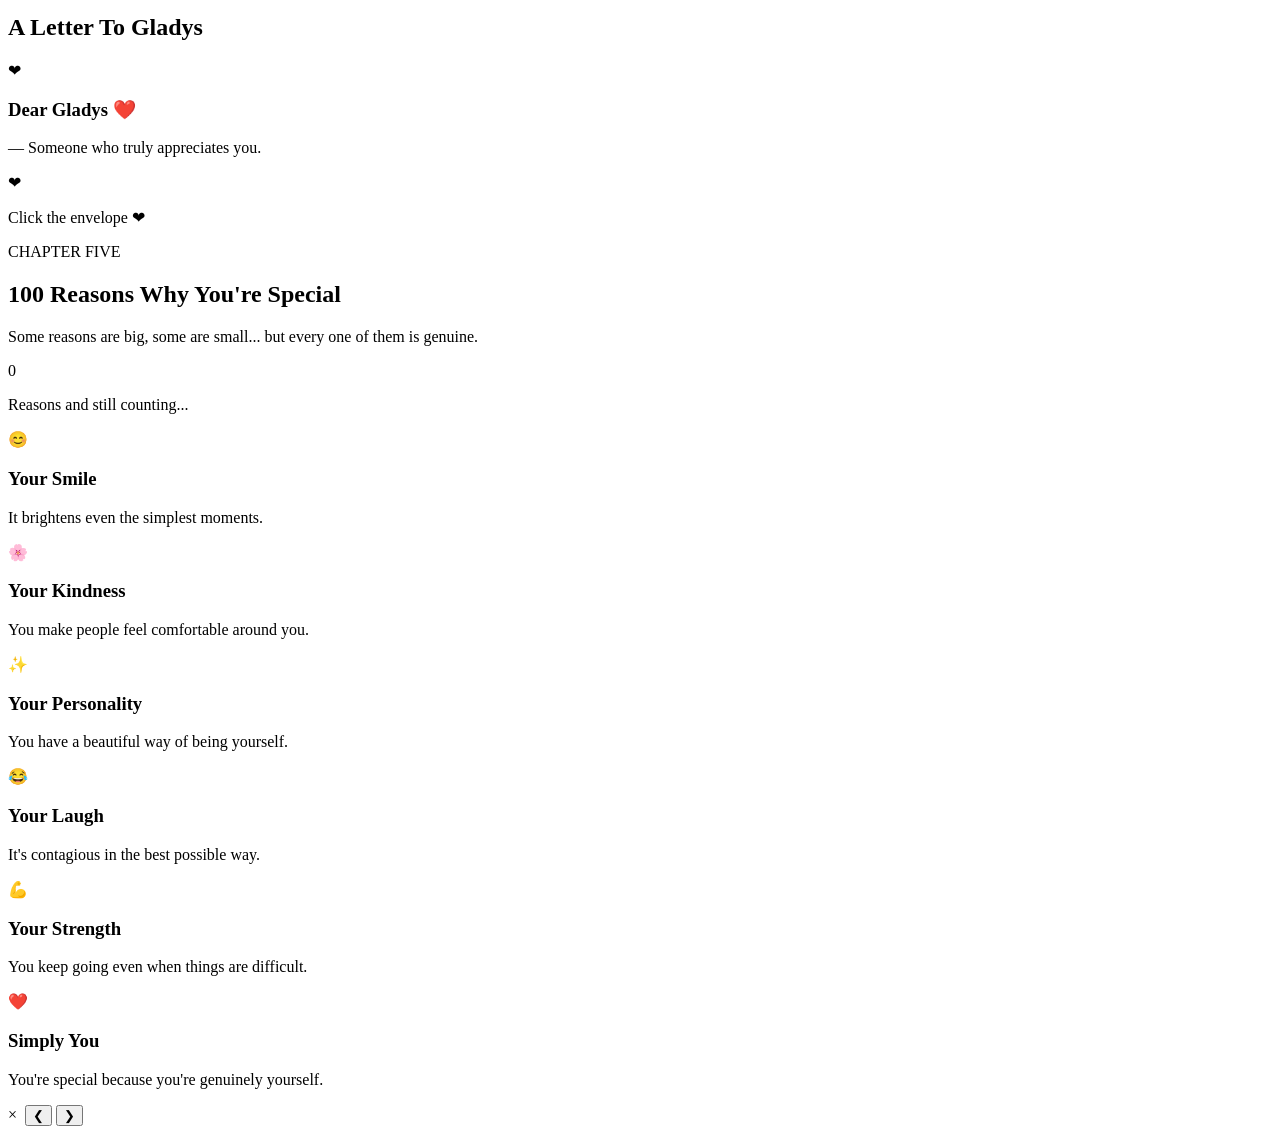
==== commit a643e961: "Revert index.html paths to original (remove love/ prefix)" ====
--- a/index.html
+++ b/index.html
@@ -19,8 +19,8 @@
         href="https://cdnjs.cloudflare.com/ajax/libs/font-awesome/6.7.2/css/all.min.css">
 
     <!-- CSS -->
-    <link rel="stylesheet" href="love/css/style.css">
-<link rel="stylesheet" href="love/css/chapters.css">
+    <link rel="stylesheet" href="css/style.css">
+<link rel="stylesheet" href="css/chapters.css">
 </head>
 
 <body>
@@ -242,27 +242,27 @@
     <div class="gallery-grid">
 
         <div class="photo-card">
-            <img src="love/assets/photo1.jpeg" alt="Gladys">
-        </div>
-
-        <div class="photo-card">
-            <img src="love/assets/photo2.jpeg" alt="Gladys">
-        </div>
-
-        <div class="photo-card">
-            <img src="love/assets/photo3.jpeg" alt="Gladys">
-        </div>
-
-        <div class="photo-card">
-            <img src="love/assets/photo4.jpeg" alt="Gladys">
-        </div>
-
-        <div class="photo-card">
-            <img src="love/assets/photo5.jpeg" alt="Gladys">
-        </div>
-
-        <div class="photo-card">
-            <img src="love/assets/photo6.jpeg" alt="Gladys">
+            <img src="assets/photo1.jpeg" alt="Gladys">
+        </div>
+
+        <div class="photo-card">
+            <img src="assets/photo2.jpeg" alt="Gladys">
+        </div>
+
+        <div class="photo-card">
+            <img src="assets/photo3.jpeg" alt="Gladys">
+        </div>
+
+        <div class="photo-card">
+            <img src="assets/photo4.jpeg" alt="Gladys">
+        </div>
+
+        <div class="photo-card">
+            <img src="assets/photo5.jpeg" alt="Gladys">
+        </div>
+
+        <div class="photo-card">
+            <img src="assets/photo6.jpeg" alt="Gladys">
         </div>
 
     </div>
@@ -432,14 +432,14 @@
 
     <audio id="bgMusic" loop>
 
-        <source src="love/assets/music.mp3" type="audio/mpeg">
+        <source src="assets/music.mp3" type="audio/mpeg">
 
     </audio>
 
     <!-- JavaScript -->
 
-    <script src="love/js/app.js"></script>
-    <script src="love/js/chapters.js"></script>
+    <script src="js/app.js"></script>
+    <script src="js/chapters.js"></script>
 
 </body>
 
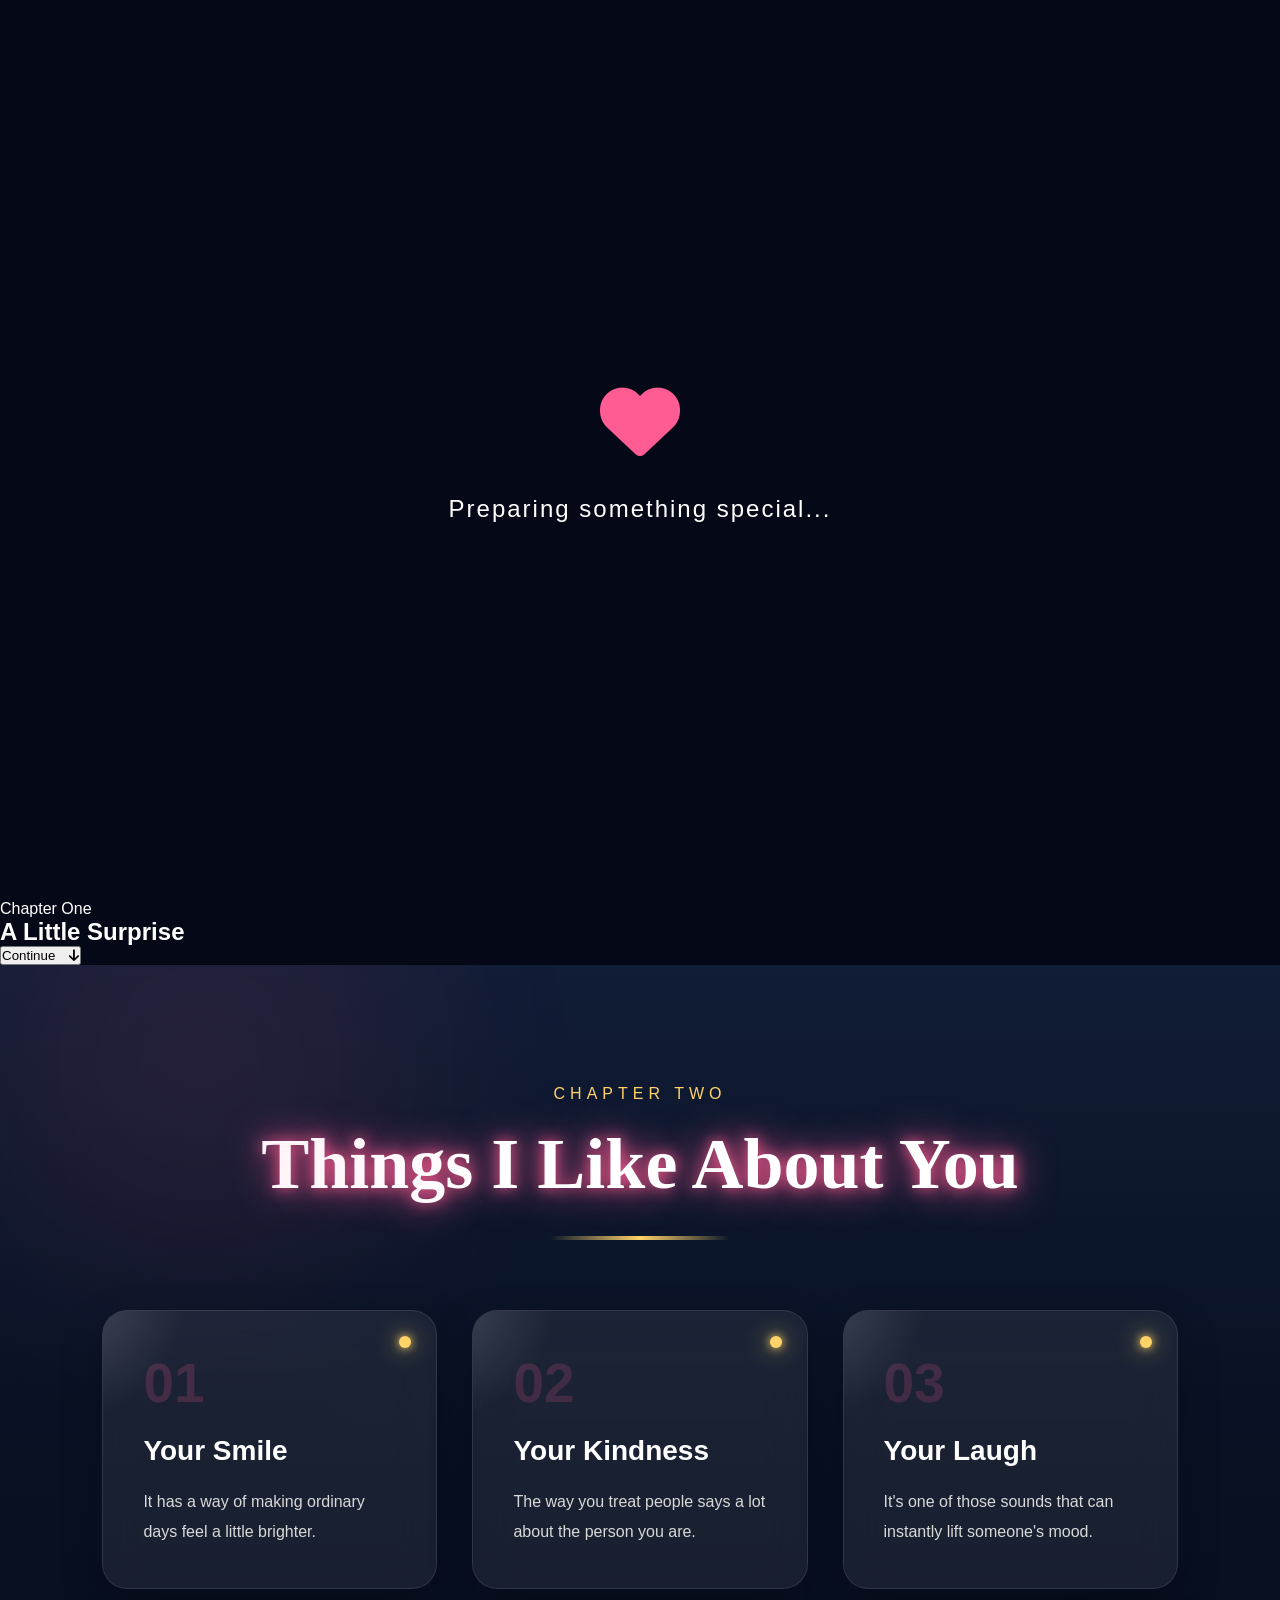
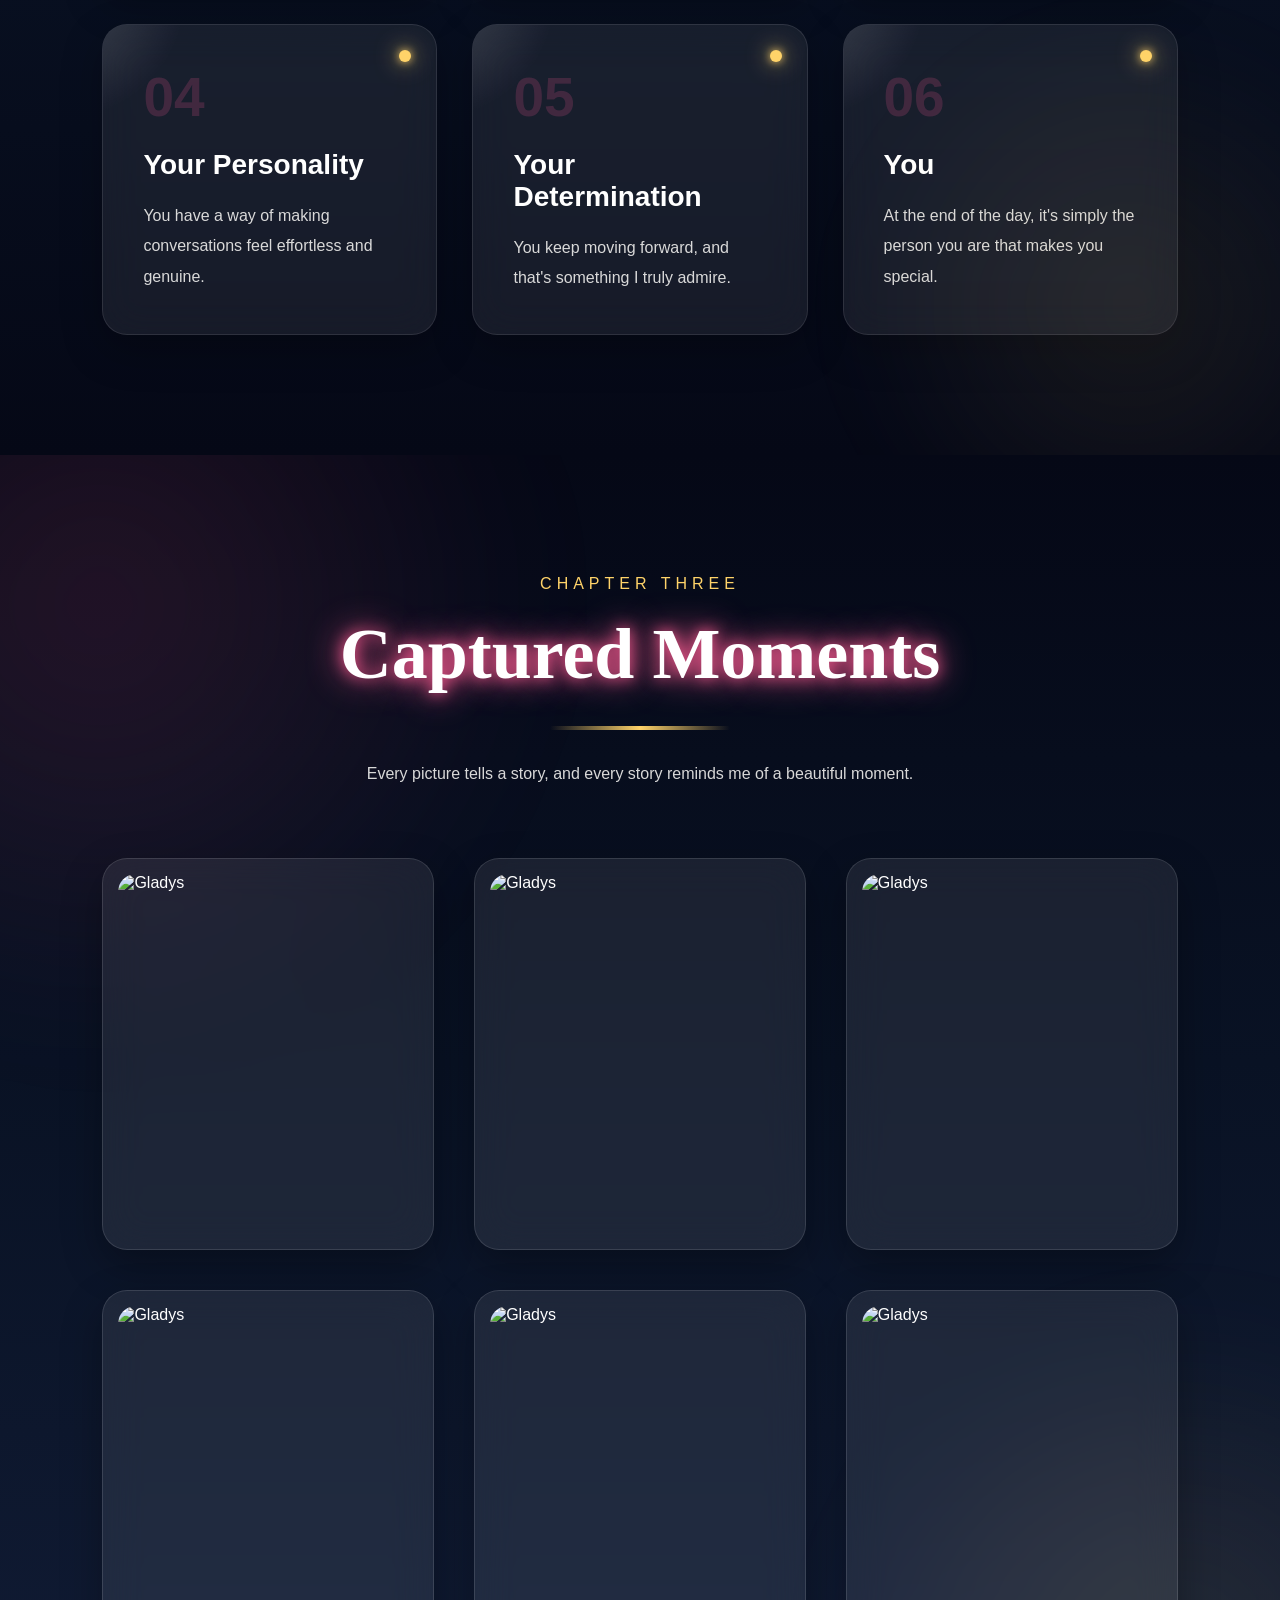
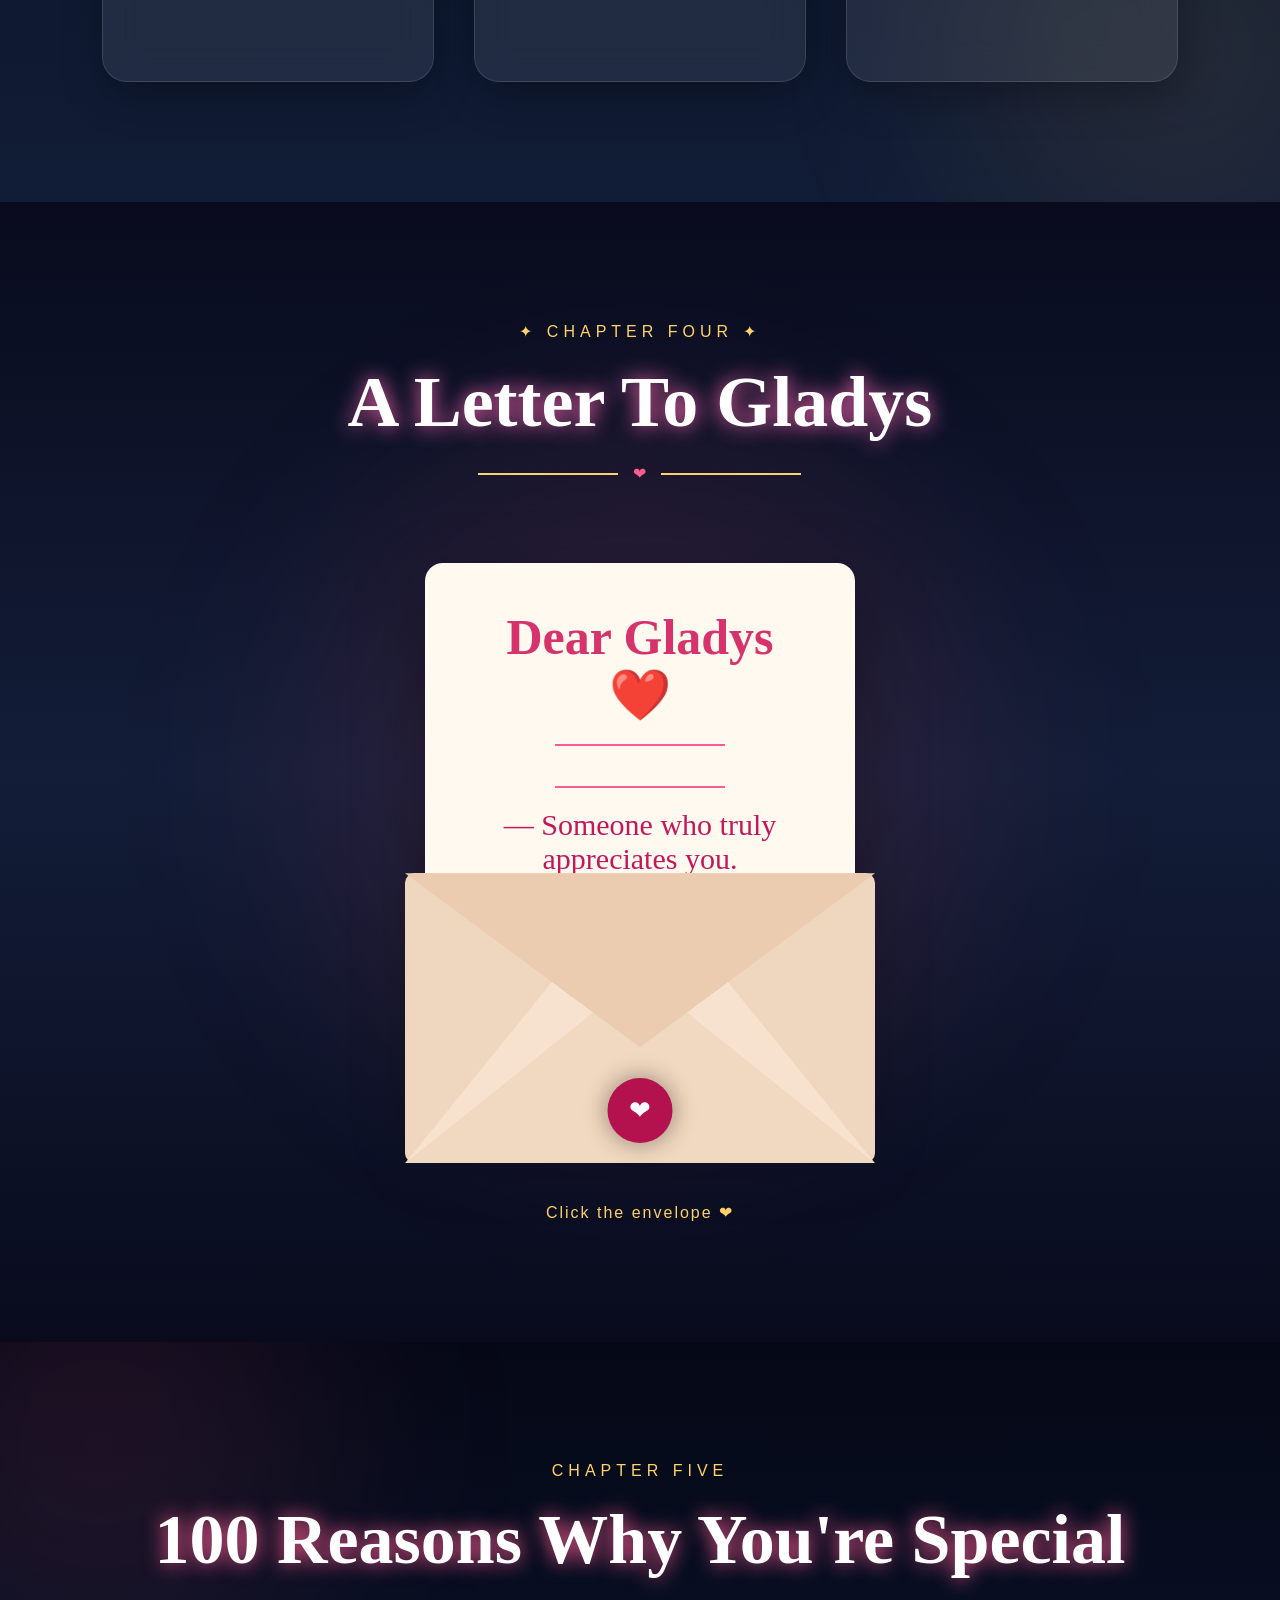
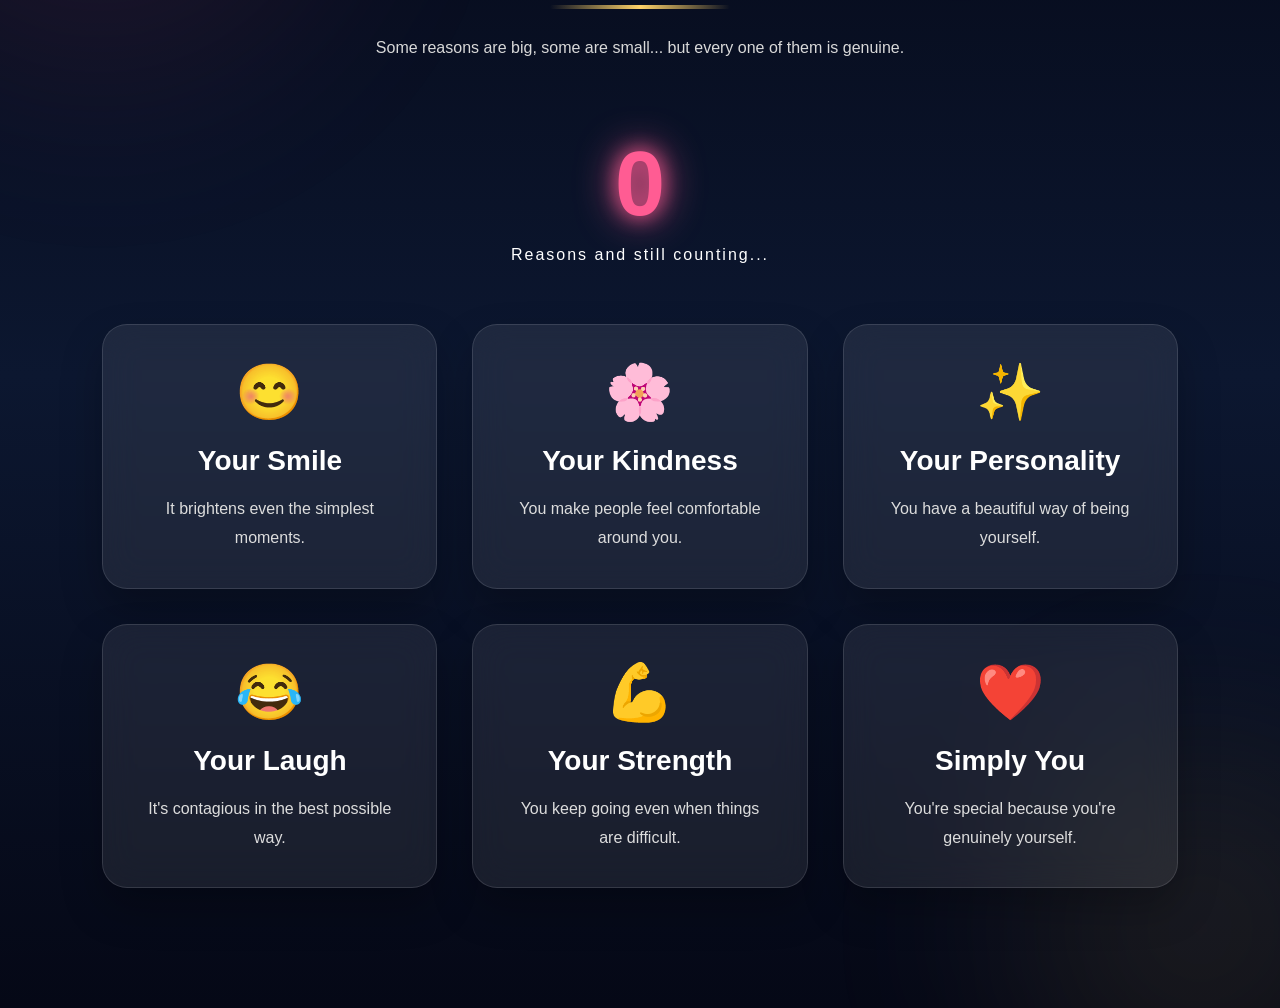
==== commit db585a93: "Update index.html" ====
--- a/index.html
+++ b/index.html
@@ -19,8 +19,8 @@
         href="https://cdnjs.cloudflare.com/ajax/libs/font-awesome/6.7.2/css/all.min.css">
 
     <!-- CSS -->
-    <link rel="stylesheet" href="css/style.css">
-<link rel="stylesheet" href="css/chapters.css">
+    <link rel="stylesheet" href="love/css/style.css">
+<link rel="stylesheet" href="love/css/chapters.css">
 </head>
 
 <body>
--- a/love/css/style.css
+++ b/love/css/style.css
@@ -0,0 +1,1227 @@
+/* ==========================================================
+   PROJECT CUPID
+   STYLE.CSS
+   PART 1
+   Author: ChatGPT
+   ========================================================== */
+
+
+/* ==========================================================
+   GOOGLE FONTS
+   ========================================================== */
+
+@import url('https://fonts.googleapis.com/css2?family=Great+Vibes&family=Poppins:wght@300;400;500;600;700&display=swap');
+
+
+/* ==========================================================
+   RESET
+   ========================================================== */
+
+*{
+    margin:0;
+    padding:0;
+    box-sizing:border-box;
+}
+
+html{
+    scroll-behavior:smooth;
+}
+
+body{
+
+    font-family:'Poppins',sans-serif;
+
+    background:#050816;
+
+    color:white;
+
+    overflow-x:hidden;
+}
+
+
+/* ==========================================================
+   VARIABLES
+   ========================================================== */
+
+:root{
+
+    --primary:#ff5c93;
+
+    --secondary:#ffb5c8;
+
+    --gold:#ffd369;
+
+    --dark:#050816;
+
+    --glass:rgba(255,255,255,.08);
+
+    --border:rgba(255,255,255,.15);
+
+}
+
+
+/* ==========================================================
+   LOADER
+   ========================================================== */
+
+#loader{
+
+    position:fixed;
+
+    inset:0;
+
+    background:#050816;
+
+    display:flex;
+
+    justify-content:center;
+
+    align-items:center;
+
+    flex-direction:column;
+
+    z-index:999999;
+
+}
+
+.loader-heart{
+
+    font-size:80px;
+
+    color:var(--primary);
+
+    animation:heartbeat 1s infinite;
+
+}
+
+#loader h2{
+
+    margin-top:25px;
+
+    font-weight:300;
+
+    letter-spacing:2px;
+
+    color:white;
+
+}
+
+
+/* ==========================================================
+   CURSOR
+   ========================================================== */
+
+.cursor{
+
+    width:22px;
+
+    height:22px;
+
+    border:2px solid white;
+
+    border-radius:50%;
+
+    position:fixed;
+
+    transform:translate(-50%,-50%);
+
+    pointer-events:none;
+
+    z-index:99999;
+
+    transition:
+
+    width .2s,
+
+    height .2s,
+
+    background .2s;
+
+}
+
+
+
+/* ==========================================================
+   BACKGROUND
+   ========================================================== */
+
+.background{
+
+    position:fixed;
+
+    inset:0;
+
+    overflow:hidden;
+
+    z-index:-100;
+
+}
+
+
+/* Sky */
+
+.background::before{
+
+    content:"";
+
+    position:absolute;
+
+    inset:0;
+
+    background:
+
+    radial-gradient(circle at top,
+
+    #1b2d63,
+
+    #0c1431,
+
+    #050816);
+
+}
+
+
+
+/* ==========================================================
+   STARS
+   ========================================================== */
+
+#stars{
+
+    position:absolute;
+
+    inset:0;
+
+    background-image:
+
+    radial-gradient(white 1px,transparent 1px);
+
+    background-size:45px 45px;
+
+    opacity:.45;
+
+    animation:twinkle 5s infinite alternate;
+
+}
+
+
+
+/* ==========================================================
+   MOON
+   ========================================================== */
+
+.moon{
+
+    width:190px;
+
+    height:190px;
+
+    border-radius:50%;
+
+    position:absolute;
+
+    top:70px;
+
+    right:90px;
+
+    background:#fff8cc;
+
+    box-shadow:
+
+    0 0 40px #fff3a5,
+
+    0 0 100px #fff3a5,
+
+    0 0 180px #fff3a5;
+
+}
+
+/* Moon Craters */
+
+.moon::before{
+
+    content:"";
+
+    position:absolute;
+
+    width:25px;
+
+    height:25px;
+
+    border-radius:50%;
+
+    background:#ece3b5;
+
+    top:40px;
+
+    left:40px;
+
+}
+
+.moon::after{
+
+    content:"";
+
+    position:absolute;
+
+    width:15px;
+
+    height:15px;
+
+    border-radius:50%;
+
+    background:#ece3b5;
+
+    bottom:45px;
+
+    right:50px;
+
+}
+
+
+
+/* ==========================================================
+   CLOUDS
+   ========================================================== */
+
+.cloud{
+
+    position:absolute;
+
+    width:350px;
+
+    height:90px;
+
+    border-radius:100px;
+
+    filter:blur(18px);
+
+    background:rgba(255,255,255,.06);
+
+}
+
+.cloud1{
+
+    top:110px;
+
+    left:-400px;
+
+    animation:cloudOne 70s linear infinite;
+
+}
+
+.cloud2{
+
+    top:250px;
+
+    left:-600px;
+
+    animation:cloudTwo 90s linear infinite;
+
+}
+
+.cloud3{
+
+    bottom:180px;
+
+    left:-500px;
+
+    animation:cloudThree 120s linear infinite;
+
+}
+
+
+
+/* ==========================================================
+   FIREFLIES
+   ========================================================== */
+
+#fireflies{
+
+    position:absolute;
+
+    inset:0;
+
+    overflow:hidden;
+
+}
+
+.firefly{
+
+    position:absolute;
+
+    width:6px;
+
+    height:6px;
+
+    border-radius:50%;
+
+    background:#ffd369;
+
+    box-shadow:
+
+    0 0 8px #ffd369,
+
+    0 0 15px #ffd369;
+
+}
+
+
+
+/* ==========================================================
+   NAVIGATION
+   ========================================================== */
+
+nav{
+
+    width:100%;
+
+    position:fixed;
+
+    top:0;
+
+    left:0;
+
+    padding:25px 70px;
+
+    display:flex;
+
+    justify-content:space-between;
+
+    align-items:center;
+
+    backdrop-filter:blur(18px);
+
+    background:rgba(0,0,0,.15);
+
+    border-bottom:1px solid rgba(255,255,255,.08);
+
+    z-index:1000;
+
+}
+
+.logo{
+
+    font-size:30px;
+
+    font-family:'Great Vibes',cursive;
+
+    color:var(--secondary);
+
+    text-shadow:0 0 15px hotpink;
+
+}
+
+nav ul{
+
+    display:flex;
+
+    list-style:none;
+
+    gap:45px;
+
+}
+
+nav ul li a{
+
+    color:white;
+
+    text-decoration:none;
+
+    font-size:16px;
+
+    transition:.35s;
+
+}
+
+nav ul li a:hover{
+
+    color:var(--gold);
+
+}
+
+#musicBtn{
+
+    width:50px;
+
+    height:50px;
+
+    border-radius:50%;
+
+    border:none;
+
+    cursor:pointer;
+
+    background:rgba(255,255,255,.12);
+
+    color:white;
+
+    font-size:18px;
+
+    backdrop-filter:blur(20px);
+
+    transition:.3s;
+
+}
+
+#musicBtn:hover{
+
+    transform:scale(1.1);
+
+    background:var(--primary);
+
+}
+
+
+/* ==========================================================
+   HERO SECTION
+   ========================================================== */
+
+.hero{
+
+    min-height:100vh;
+
+    display:flex;
+
+    justify-content:center;
+
+    align-items:center;
+
+    text-align:center;
+
+    padding:120px 20px;
+
+}
+
+.hero-content{
+
+    max-width:900px;
+
+}
+
+.welcome{
+
+    color:var(--gold);
+
+    letter-spacing:4px;
+
+    text-transform:uppercase;
+
+    margin-bottom:20px;
+
+    font-size:18px;
+
+}
+
+.hero h1{
+
+    font-family:'Great Vibes',cursive;
+
+    font-size:140px;
+
+    color:#fff;
+
+    text-shadow:
+
+    0 0 20px hotpink,
+
+    0 0 60px hotpink;
+
+    margin-bottom:20px;
+
+}
+
+.hero h3{
+
+    font-size:32px;
+
+    font-weight:400;
+
+    margin-bottom:30px;
+
+    color:#ffe5ef;
+
+}
+
+.description{
+
+    font-size:20px;
+
+    line-height:2;
+
+    color:#ddd;
+
+    margin:auto;
+
+    max-width:760px;
+
+}
+
+#beginJourney{
+
+    margin-top:60px;
+
+    padding:18px 45px;
+
+    border:none;
+
+    border-radius:50px;
+
+    background:linear-gradient(45deg,#ff4f8d,#ff8db8);
+
+    color:white;
+
+    font-size:18px;
+
+    cursor:pointer;
+
+    transition:.4s;
+
+    box-shadow:0 0 30px rgba(255,92,147,.5);
+
+}
+
+#beginJourney:hover{
+
+    transform:translateY(-8px);
+
+    box-shadow:
+
+    0 0 25px hotpink,
+
+    0 0 60px hotpink;
+
+}
+/* ==========================================================
+   SCROLL INDICATOR
+   ========================================================== */
+
+.scroll-down{
+
+    position:absolute;
+
+    left:50%;
+
+    bottom:35px;
+
+    transform:translateX(-50%);
+
+    display:flex;
+
+    justify-content:center;
+
+    align-items:center;
+
+    flex-direction:column;
+
+}
+
+.scroll-down span{
+
+    width:28px;
+
+    height:48px;
+
+    border:2px solid rgba(255,255,255,.7);
+
+    border-radius:40px;
+
+    position:relative;
+
+}
+
+.scroll-down span::before{
+
+    content:"";
+
+    width:6px;
+
+    height:10px;
+
+    background:white;
+
+    border-radius:50px;
+
+    position:absolute;
+
+    left:50%;
+
+    top:8px;
+
+    transform:translateX(-50%);
+
+    animation:scrollWheel 2s infinite;
+
+}
+
+
+
+/* ==========================================================
+   FLOATING HEARTS
+   ========================================================== */
+
+.heart{
+
+    position:absolute;
+
+    bottom:-60px;
+
+    color:rgba(255,130,180,.8);
+
+    user-select:none;
+
+    pointer-events:none;
+
+    animation:heartFloat linear forwards;
+
+}
+
+
+
+/* ==========================================================
+   SHOOTING STARS
+   ========================================================== */
+
+.shooting-star{
+
+    position:absolute;
+
+    width:180px;
+
+    height:2px;
+
+    background:
+
+    linear-gradient(
+
+        90deg,
+
+        white,
+
+        rgba(255,255,255,0)
+
+    );
+
+    border-radius:50px;
+
+    transform:rotate(-35deg);
+
+    opacity:0;
+
+}
+
+
+
+/* ==========================================================
+   GLASS CARD
+   ========================================================== */
+
+.glass{
+
+    background:rgba(255,255,255,.08);
+
+    backdrop-filter:blur(20px);
+
+    border:1px solid rgba(255,255,255,.15);
+
+    border-radius:25px;
+
+    box-shadow:
+
+    0 10px 40px rgba(0,0,0,.25);
+
+}
+
+
+
+/* ==========================================================
+   BUTTONS
+   ========================================================== */
+
+button{
+
+    font-family:'Poppins',sans-serif;
+
+}
+
+button i{
+
+    margin-left:10px;
+
+}
+
+button:active{
+
+    transform:scale(.96);
+
+}
+
+
+
+/* ==========================================================
+   TEXT SELECTION
+   ========================================================== */
+
+::selection{
+
+    background:var(--primary);
+
+    color:white;
+
+}
+
+
+
+/* ==========================================================
+   SCROLLBAR
+   ========================================================== */
+
+::-webkit-scrollbar{
+
+    width:10px;
+
+}
+
+::-webkit-scrollbar-track{
+
+    background:#091224;
+
+}
+
+::-webkit-scrollbar-thumb{
+
+    background:var(--primary);
+
+    border-radius:30px;
+
+}
+
+::-webkit-scrollbar-thumb:hover{
+
+    background:#ff3d7d;
+
+}
+
+
+
+/* ==========================================================
+   ANIMATIONS
+   ========================================================== */
+
+@keyframes heartbeat{
+
+    0%{
+
+        transform:scale(1);
+
+    }
+
+    25%{
+
+        transform:scale(1.12);
+
+    }
+
+    50%{
+
+        transform:scale(.95);
+
+    }
+
+    75%{
+
+        transform:scale(1.15);
+
+    }
+
+    100%{
+
+        transform:scale(1);
+
+    }
+
+}
+
+
+
+@keyframes twinkle{
+
+    from{
+
+        opacity:.25;
+
+    }
+
+    to{
+
+        opacity:.65;
+
+    }
+
+}
+
+
+
+@keyframes cloudOne{
+
+    from{
+
+        transform:translateX(0);
+
+    }
+
+    to{
+
+        transform:translateX(2200px);
+
+    }
+
+}
+
+
+
+@keyframes cloudTwo{
+
+    from{
+
+        transform:translateX(0);
+
+    }
+
+    to{
+
+        transform:translateX(2500px);
+
+    }
+
+}
+
+
+
+@keyframes cloudThree{
+
+    from{
+
+        transform:translateX(0);
+
+    }
+
+    to{
+
+        transform:translateX(2800px);
+
+    }
+
+}
+
+
+
+@keyframes scrollWheel{
+
+    0%{
+
+        opacity:0;
+
+        top:8px;
+
+    }
+
+    40%{
+
+        opacity:1;
+
+    }
+
+    100%{
+
+        opacity:0;
+
+        top:24px;
+
+    }
+
+}
+
+
+
+@keyframes heartFloat{
+
+    0%{
+
+        transform:
+
+        translateY(0)
+
+        scale(.5)
+
+        rotate(0deg);
+
+        opacity:0;
+
+    }
+
+    15%{
+
+        opacity:1;
+
+    }
+
+    100%{
+
+        transform:
+
+        translateY(-120vh)
+
+        rotate(360deg)
+
+        scale(1.4);
+
+        opacity:0;
+
+    }
+
+}
+
+
+
+@keyframes moonFloat{
+
+    0%{
+
+        transform:translateY(0);
+
+    }
+
+    50%{
+
+        transform:translateY(-15px);
+
+    }
+
+    100%{
+
+        transform:translateY(0);
+
+    }
+
+}
+
+
+
+@keyframes shooting{
+
+    0%{
+
+        opacity:0;
+
+        transform:
+
+        translateX(0)
+
+        translateY(0)
+
+        rotate(-35deg);
+
+    }
+
+    15%{
+
+        opacity:1;
+
+    }
+
+    100%{
+
+        opacity:0;
+
+        transform:
+
+        translateX(-900px)
+
+        translateY(450px)
+
+        rotate(-35deg);
+
+    }
+
+}
+
+
+
+@keyframes fadeUp{
+
+    from{
+
+        opacity:0;
+
+        transform:translateY(50px);
+
+    }
+
+    to{
+
+        opacity:1;
+
+        transform:translateY(0);
+
+    }
+
+}
+
+
+
+/* ==========================================================
+   APPLY ANIMATIONS
+   ========================================================== */
+
+.moon{
+
+    animation:moonFloat 7s ease-in-out infinite;
+
+}
+
+.hero-content{
+
+    animation:fadeUp 1.8s ease;
+
+}
+
+.logo{
+
+    animation:fadeUp 1.2s ease;
+
+}
+
+
+
+/* ==========================================================
+   RESPONSIVE
+   ========================================================== */
+
+@media(max-width:1100px){
+
+.hero h1{
+
+font-size:100px;
+
+}
+
+.hero h3{
+
+font-size:26px;
+
+}
+
+.description{
+
+font-size:18px;
+
+}
+
+}
+
+
+
+@media(max-width:768px){
+
+nav{
+
+padding:18px 25px;
+
+}
+
+nav ul{
+
+display:none;
+
+}
+
+.hero h1{
+
+font-size:72px;
+
+}
+
+.hero h3{
+
+font-size:22px;
+
+}
+
+.description{
+
+font-size:16px;
+
+line-height:1.8;
+
+}
+
+#beginJourney{
+
+width:100%;
+
+max-width:320px;
+
+}
+
+.moon{
+
+width:120px;
+
+height:120px;
+
+right:20px;
+
+top:80px;
+
+}
+
+.logo{
+
+font-size:24px;
+
+}
+
+}
+
+
+
+@media(max-width:480px){
+
+.hero{
+
+padding:100px 18px;
+
+}
+
+.hero h1{
+
+font-size:58px;
+
+}
+
+.hero h3{
+
+font-size:18px;
+
+}
+
+.description{
+
+font-size:15px;
+
+}
+
+.scroll-down{
+
+display:none;
+
+}
+
+.cursor{
+
+display:none;
+
+}
+
+}
--- a/love/css/chapters.css
+++ b/love/css/chapters.css
@@ -0,0 +1,1632 @@
+/* ==========================================================
+   CHAPTER 2 - THINGS I LIKE ABOUT YOU
+   ========================================================== */
+
+#admire{
+
+    position:relative;
+
+    min-height:100vh;
+
+    padding:120px 8%;
+
+    overflow:hidden;
+
+    background:
+    linear-gradient(
+    180deg,
+    #111c36 0%,
+    #091224 40%,
+    #050816 100%);
+
+}
+
+/* Decorative Glow */
+
+#admire::before{
+
+    content:"";
+
+    position:absolute;
+
+    width:700px;
+
+    height:700px;
+
+    border-radius:50%;
+
+    background:
+    radial-gradient(circle,
+    rgba(255,92,147,.10),
+    transparent 70%);
+
+    top:-250px;
+
+    left:-150px;
+
+    filter:blur(40px);
+
+}
+
+#admire::after{
+
+    content:"";
+
+    position:absolute;
+
+    width:600px;
+
+    height:600px;
+
+    border-radius:50%;
+
+    background:
+    radial-gradient(circle,
+    rgba(255,211,105,.08),
+    transparent 70%);
+
+    right:-150px;
+
+    bottom:-150px;
+
+    filter:blur(40px);
+
+}
+
+
+
+/* ==========================================================
+   HEADER
+   ========================================================== */
+
+.admire-header{
+
+    text-align:center;
+
+    margin-bottom:70px;
+
+}
+
+.admire-header p{
+
+    color:#FFD369;
+
+    letter-spacing:5px;
+
+    text-transform:uppercase;
+
+    margin-bottom:20px;
+
+}
+
+.admire-header h2{
+
+    font-family:"Great Vibes",cursive;
+
+    font-size:72px;
+
+    color:white;
+
+    text-shadow:
+
+    0 0 15px #ff5c93,
+
+    0 0 40px #ff5c93;
+
+}
+
+.admire-header span{
+
+    display:block;
+
+    width:180px;
+
+    height:4px;
+
+    margin:30px auto;
+
+    border-radius:50px;
+
+    background:
+
+    linear-gradient(
+
+    to right,
+
+    transparent,
+
+    #FFD369,
+
+    transparent
+
+    );
+
+}
+
+
+
+/* ==========================================================
+   GRID
+   ========================================================== */
+
+.admire-grid{
+
+    display:grid;
+
+    grid-template-columns:
+
+    repeat(auto-fit,minmax(300px,1fr));
+
+    gap:35px;
+
+}
+
+
+
+/* ==========================================================
+   CARD
+   ========================================================== */
+
+.admire-card{
+
+    position:relative;
+
+    overflow:hidden;
+
+    padding:40px;
+
+    border-radius:25px;
+
+    background:
+
+    rgba(255,255,255,.07);
+
+    backdrop-filter:blur(20px);
+
+    border:1px solid
+
+    rgba(255,255,255,.10);
+
+    transition:.45s;
+
+    cursor:pointer;
+
+    box-shadow:
+
+    0 15px 40px
+
+    rgba(0,0,0,.25);
+
+}
+
+
+
+/* Top Glow */
+
+.admire-card::before{
+
+    content:"";
+
+    position:absolute;
+
+    left:-50%;
+
+    top:-50%;
+
+    width:250px;
+
+    height:250px;
+
+    background:
+
+    radial-gradient(circle,
+
+    rgba(255,255,255,.18),
+
+    transparent 70%);
+
+    transition:.6s;
+
+}
+
+
+
+/* Hover */
+
+.admire-card:hover{
+
+    transform:
+
+    translateY(-15px)
+
+    rotateX(8deg)
+
+    rotateY(-8deg);
+
+    border-color:
+
+    rgba(255,92,147,.5);
+
+    box-shadow:
+
+    0 20px 60px
+
+    rgba(255,92,147,.35);
+
+}
+
+.admire-card:hover::before{
+
+    left:80%;
+
+    top:80%;
+
+}
+
+
+
+/* Number */
+
+.number{
+
+    font-size:55px;
+
+    font-weight:700;
+
+    color:
+
+    rgba(255,92,147,.18);
+
+}
+
+
+
+/* Card Title */
+
+.admire-card h3{
+
+    margin-top:20px;
+
+    font-size:28px;
+
+    color:white;
+
+}
+
+
+
+/* Description */
+
+.admire-card p{
+
+    margin-top:20px;
+
+    line-height:1.9;
+
+    color:#d9d9d9;
+
+}
+
+
+
+/* Floating Dot */
+
+.admire-card::after{
+
+    content:"";
+
+    position:absolute;
+
+    width:12px;
+
+    height:12px;
+
+    border-radius:50%;
+
+    background:#FFD369;
+
+    right:25px;
+
+    top:25px;
+
+    box-shadow:
+
+    0 0 10px #FFD369,
+
+    0 0 25px #FFD369;
+
+}
+
+
+
+/* ==========================================================
+   RESPONSIVE
+   ========================================================== */
+
+@media(max-width:900px){
+
+    .admire-header h2{
+
+        font-size:55px;
+
+    }
+
+}
+
+@media(max-width:768px){
+
+    #admire{
+
+        padding:90px 25px;
+
+    }
+
+    .admire-header h2{
+
+        font-size:45px;
+
+    }
+
+    .admire-card{
+
+        padding:30px;
+
+    }
+
+}
+
+@media(max-width:480px){
+
+    .admire-header h2{
+
+        font-size:38px;
+
+    }
+
+    .number{
+
+        font-size:40px;
+
+    }
+
+    .admire-card h3{
+
+        font-size:22px;
+
+    }
+
+}
+/* ==========================================================
+   CHAPTER 3 - CAPTURED MOMENTS
+   ========================================================== */
+
+#gallery{
+
+    position:relative;
+
+    min-height:100vh;
+
+    padding:120px 8%;
+
+    overflow:hidden;
+
+    background:
+    linear-gradient(
+    180deg,
+    #050816 0%,
+    #091224 45%,
+    #111c36 100%);
+
+}
+
+
+/* Background Glow */
+
+#gallery::before{
+
+    content:"";
+
+    position:absolute;
+
+    width:900px;
+
+    height:900px;
+
+    border-radius:50%;
+
+    left:-350px;
+
+    top:-300px;
+
+    background:
+
+    radial-gradient(circle,
+
+    rgba(255,92,147,.12),
+
+    transparent 70%);
+
+    filter:blur(60px);
+
+}
+
+#gallery::after{
+
+    content:"";
+
+    position:absolute;
+
+    width:700px;
+
+    height:700px;
+
+    border-radius:50%;
+
+    right:-250px;
+
+    bottom:-200px;
+
+    background:
+
+    radial-gradient(circle,
+
+    rgba(255,211,105,.10),
+
+    transparent 70%);
+
+    filter:blur(60px);
+
+}
+
+
+/* ==========================================================
+   HEADER
+   ========================================================== */
+
+.gallery-header{
+
+    position:relative;
+
+    z-index:2;
+
+    text-align:center;
+
+    margin-bottom:70px;
+
+}
+
+.gallery-header p{
+
+    color:#FFD369;
+
+    text-transform:uppercase;
+
+    letter-spacing:5px;
+
+    margin-bottom:20px;
+
+}
+
+.gallery-header h2{
+
+    font-family:"Great Vibes",cursive;
+
+    font-size:72px;
+
+    color:white;
+
+    text-shadow:
+
+    0 0 15px #ff5c93,
+
+    0 0 35px #ff5c93;
+
+}
+
+.gallery-header span{
+
+    display:block;
+
+    width:180px;
+
+    height:4px;
+
+    margin:30px auto;
+
+    border-radius:50px;
+
+    background:
+
+    linear-gradient(
+
+    to right,
+
+    transparent,
+
+    #FFD369,
+
+    transparent);
+
+}
+
+.gallery-header h4{
+
+    max-width:700px;
+
+    margin:auto;
+
+    color:#d8d8d8;
+
+    font-weight:300;
+
+    line-height:1.8;
+
+}
+
+
+
+/* ==========================================================
+   GALLERY GRID
+   ========================================================== */
+
+.gallery-grid{
+
+    position:relative;
+
+    z-index:2;
+
+    display:grid;
+
+    grid-template-columns:
+
+    repeat(auto-fit,minmax(280px,1fr));
+
+    gap:40px;
+
+}
+
+
+
+/* ==========================================================
+   PHOTO CARD
+   ========================================================== */
+
+.photo-card{
+
+    position:relative;
+
+    padding:15px;
+
+    border-radius:25px;
+
+    background:
+
+    rgba(255,255,255,.08);
+
+    backdrop-filter:blur(20px);
+
+    border:1px solid rgba(255,255,255,.12);
+
+    cursor:pointer;
+
+    overflow:hidden;
+
+    transition:.45s;
+
+    box-shadow:
+
+    0 15px 40px rgba(0,0,0,.3);
+
+}
+
+
+
+/* Shine */
+
+.photo-card::before{
+
+    content:"";
+
+    position:absolute;
+
+    width:220px;
+
+    height:220px;
+
+    background:
+
+    radial-gradient(circle,
+
+    rgba(255,255,255,.18),
+
+    transparent 70%);
+
+    left:-180px;
+
+    top:-180px;
+
+    transition:.8s;
+
+}
+
+
+
+/* Hover */
+
+.photo-card:hover{
+
+    transform:
+
+    translateY(-15px)
+
+    rotate(-2deg)
+
+    scale(1.03);
+
+    box-shadow:
+
+    0 20px 60px
+
+    rgba(255,92,147,.35);
+
+}
+
+.photo-card:hover::before{
+
+    left:100%;
+
+    top:100%;
+
+}
+
+
+
+/* Image */
+
+.photo-card img{
+
+    width:100%;
+
+    height:360px;
+
+    object-fit:cover;
+
+    border-radius:18px;
+
+    display:block;
+
+}
+
+
+
+/* ==========================================================
+   LIGHTBOX
+   ========================================================== */
+
+#lightbox{
+
+    position:fixed;
+
+    inset:0;
+
+    display:none;
+
+    justify-content:center;
+
+    align-items:center;
+
+    background:rgba(0,0,0,.95);
+
+    z-index:999999;
+
+    flex-direction:column;
+
+}
+
+#lightbox img{
+
+    max-width:90%;
+
+    max-height:80vh;
+
+    border-radius:20px;
+
+    box-shadow:
+
+    0 0 35px rgba(255,255,255,.15);
+
+}
+
+
+
+/* Close */
+
+#closeLightbox{
+
+    position:absolute;
+
+    top:30px;
+
+    right:40px;
+
+    font-size:55px;
+
+    color:white;
+
+    cursor:pointer;
+
+}
+
+
+
+/* Navigation */
+
+#prevImage,
+#nextImage{
+
+    position:absolute;
+
+    top:50%;
+
+    transform:translateY(-50%);
+
+    width:60px;
+
+    height:60px;
+
+    border:none;
+
+    border-radius:50%;
+
+    background:
+
+    rgba(255,255,255,.15);
+
+    color:white;
+
+    font-size:30px;
+
+    cursor:pointer;
+
+    transition:.35s;
+
+}
+
+#prevImage:hover,
+#nextImage:hover{
+
+    background:#ff5c93;
+
+}
+
+#prevImage{
+
+    left:30px;
+
+}
+
+#nextImage{
+
+    right:30px;
+
+}
+
+
+
+/* ==========================================================
+   RESPONSIVE
+   ========================================================== */
+
+@media(max-width:900px){
+
+.gallery-header h2{
+
+font-size:55px;
+
+}
+
+}
+
+
+
+@media(max-width:768px){
+
+#gallery{
+
+padding:90px 25px;
+
+}
+
+.gallery-header h2{
+
+font-size:45px;
+
+}
+
+.photo-card img{
+
+height:300px;
+
+}
+
+}
+
+
+
+@media(max-width:480px){
+
+.gallery-header h2{
+
+font-size:38px;
+
+}
+
+.photo-card img{
+
+height:240px;
+
+}
+
+#prevImage,
+#nextImage{
+
+width:50px;
+
+height:50px;
+
+font-size:22px;
+
+}
+
+}
+/* ==========================================================
+   CHAPTER 4 - A LETTER TO GLADYS
+   ========================================================== */
+
+#letter{
+
+    position:relative;
+
+    min-height:100vh;
+
+    padding:120px 20px;
+
+    display:flex;
+
+    justify-content:center;
+
+    align-items:center;
+
+    flex-direction:column;
+
+    overflow:hidden;
+
+    background:
+
+    linear-gradient(
+
+    180deg,
+
+    #111c36,
+
+    #091224,
+
+    #050816);
+
+}
+
+
+/* Background Glow */
+
+#letter::before{
+
+    content:"";
+
+    position:absolute;
+
+    width:900px;
+
+    height:900px;
+
+    border-radius:50%;
+
+    background:
+
+    radial-gradient(circle,
+
+    rgba(255,92,147,.10),
+
+    transparent 70%);
+
+    filter:blur(70px);
+
+    animation:letterGlow 8s ease-in-out infinite;
+
+}
+
+
+
+/* ==========================================================
+   HEADER
+   ========================================================== */
+
+.letter-header{
+
+    text-align:center;
+
+    margin-bottom:70px;
+
+    z-index:2;
+
+}
+
+.letter-header p{
+
+    color:#FFD369;
+
+    text-transform:uppercase;
+
+    letter-spacing:5px;
+
+    margin-bottom:18px;
+
+}
+
+.letter-header h2{
+
+    font-family:"Great Vibes",cursive;
+
+    font-size:72px;
+
+    color:white;
+
+    text-shadow:
+
+    0 0 20px #ff5c93;
+
+}
+
+.letter-header span{
+
+    display:block;
+
+    width:180px;
+
+    height:4px;
+
+    margin:30px auto;
+
+    border-radius:50px;
+
+    background:
+
+    linear-gradient(
+
+    to right,
+
+    transparent,
+
+    #FFD369,
+
+    transparent);
+
+}
+/*==========================================================
+  CHAPTER 4 - LETTER
+==========================================================*/
+
+#letter{
+    min-height:100vh;
+    padding:120px 20px;
+    display:flex;
+    flex-direction:column;
+    justify-content:center;
+    align-items:center;
+    background:linear-gradient(180deg,#090b1d,#131d38,#090b1d);
+    overflow:hidden;
+    position:relative;
+}
+
+#letter::before{
+    content:"";
+    position:absolute;
+    width:900px;
+    height:900px;
+    border-radius:50%;
+    background:radial-gradient(circle,
+    rgba(255,80,120,.18),
+    transparent 70%);
+    filter:blur(70px);
+}
+
+/* ---------------- TITLE ---------------- */
+
+.letter-title{
+    text-align:center;
+    z-index:5;
+    margin-bottom:60px;
+}
+
+.letter-title p{
+    color:#FFD369;
+    letter-spacing:5px;
+    margin-bottom:20px;
+}
+
+.letter-title h2{
+    font-family:"Great Vibes",cursive;
+    font-size:72px;
+    color:#fff;
+    text-shadow:0 0 20px hotpink;
+}
+
+.title-line{
+    display:flex;
+    justify-content:center;
+    align-items:center;
+    gap:15px;
+    color:#ff5c93;
+    margin-top:20px;
+}
+
+.title-line span{
+    width:140px;
+    height:2px;
+    background:#FFD369;
+}
+
+/* ---------------- WRAPPER ---------------- */
+
+.letter-wrapper{
+    position:relative;
+    width:520px;
+    height:620px;
+}
+
+/* ---------------- PAPER ---------------- */
+
+.paper{
+
+    position:absolute;
+
+    left:50%;
+
+    transform:translateX(-50%);
+
+    top:20px;
+
+    width:430px;
+
+    min-height:560px;
+
+    background:#fff9ef;
+
+    border-radius:18px;
+
+    padding:45px;
+
+    z-index:20;
+
+    box-shadow:
+
+    0 25px 70px rgba(0,0,0,.35);
+
+    transition:1s;
+
+}
+
+.paper h3{
+
+    text-align:center;
+
+    font-family:"Great Vibes",cursive;
+
+    font-size:50px;
+
+    color:#d6336c;
+
+}
+
+.paper-line{
+
+    width:170px;
+
+    height:2px;
+
+    background:#ff5c93;
+
+    margin:20px auto;
+
+}
+
+#letterTyping{
+
+    color:#333;
+
+    line-height:2;
+
+    font-size:18px;
+
+    margin-top:30px;
+
+}
+
+.paper-footer{
+
+    margin-top:40px;
+
+    text-align:center;
+
+}
+
+.paper-footer p{
+
+    color:#c2185b;
+
+    font-family:"Great Vibes",cursive;
+
+    font-size:30px;
+
+}
+
+/* ---------------- ENVELOPE ---------------- */
+
+.envelope{
+
+    position:absolute;
+
+    bottom:0;
+
+    left:50%;
+
+    transform:translateX(-50%);
+
+    width:470px;
+
+    height:290px;
+
+    z-index:30;
+
+}
+
+/* BACK */
+
+.envelope-back{
+
+    position:absolute;
+
+    inset:0;
+
+    background:#efd7bf;
+
+    border-radius:10px;
+
+}
+
+/* LEFT */
+
+.left-flap{
+
+    position:absolute;
+
+    left:0;
+
+    bottom:0;
+
+    width:50%;
+
+    height:100%;
+
+    background:#f6e2cf;
+
+    clip-path:polygon(0 100%,100% 0,100% 100%);
+
+    z-index:32;
+
+}
+
+/* RIGHT */
+
+.right-flap{
+
+    position:absolute;
+
+    right:0;
+
+    bottom:0;
+
+    width:50%;
+
+    height:100%;
+
+    background:#f6e2cf;
+
+    clip-path:polygon(0 0,100% 100%,0 100%);
+
+    z-index:32;
+
+}
+
+/* BOTTOM */
+
+.bottom-flap{
+
+    position:absolute;
+
+    left:0;
+
+    bottom:0;
+
+    width:100%;
+
+    height:65%;
+
+    background:#f1d8c0;
+
+    clip-path:polygon(0 100%,50% 0,100% 100%);
+
+    z-index:34;
+
+}
+
+/* TOP */
+
+.top-flap{
+
+    position:absolute;
+
+    top:0;
+
+    left:0;
+
+    width:100%;
+
+    height:60%;
+
+    background:#ebccb1;
+
+    clip-path:polygon(0 0,100% 0,50% 100%);
+
+    transform-origin:top;
+
+    transition:1s;
+
+    z-index:40;
+
+}
+
+/* SEAL */
+
+.seal{
+
+    position:absolute;
+
+    left:50%;
+
+    bottom:20px;
+
+    transform:translateX(-50%);
+
+    width:65px;
+
+    height:65px;
+
+    border-radius:50%;
+
+    background:#b3124f;
+
+    color:white;
+
+    display:flex;
+
+    justify-content:center;
+
+    align-items:center;
+
+    font-size:26px;
+
+    z-index:45;
+
+    box-shadow:0 0 25px rgba(0,0,0,.4);
+
+}
+
+/* OPEN */
+
+.envelope.open .top-flap{
+
+    transform:rotateX(180deg);
+
+}
+
+.envelope.open{
+
+    z-index:5;
+
+}
+
+.paper.show{
+
+    transform:translateX(-50%) translateY(-170px);
+
+}
+
+/* TEXT */
+
+.open-text{
+
+    color:#FFD369;
+
+    margin-top:40px;
+
+    letter-spacing:2px;
+
+    animation:pulse 2s infinite;
+
+}
+
+@keyframes pulse{
+
+0%{opacity:.4;}
+
+50%{opacity:1;}
+
+100%{opacity:.4;}
+
+}
+
+/* MOBILE */
+
+@media(max-width:768px){
+
+.paper{
+
+width:320px;
+
+padding:30px;
+
+min-height:470px;
+
+}
+
+.paper h3{
+
+font-size:38px;
+
+}
+
+.envelope{
+
+width:360px;
+
+height:220px;
+
+}
+
+.letter-title h2{
+
+font-size:48px;
+
+}
+
+}
+/*==========================================================
+  CHAPTER 5 - REASONS
+==========================================================*/
+
+#reasons{
+    position:relative;
+    min-height:100vh;
+    padding:120px 8%;
+    background:linear-gradient(180deg,#050816,#0c1730,#050816);
+    overflow:hidden;
+}
+
+#reasons::before{
+    content:"";
+    position:absolute;
+    width:700px;
+    height:700px;
+    top:-250px;
+    left:-250px;
+    border-radius:50%;
+    background:radial-gradient(circle,
+    rgba(255,92,147,.12),
+    transparent 70%);
+    filter:blur(70px);
+}
+
+#reasons::after{
+    content:"";
+    position:absolute;
+    width:600px;
+    height:600px;
+    bottom:-220px;
+    right:-220px;
+    border-radius:50%;
+    background:radial-gradient(circle,
+    rgba(255,211,105,.10),
+    transparent 70%);
+    filter:blur(70px);
+}
+
+/*==========================
+HEADER
+==========================*/
+
+.reasons-header{
+    position:relative;
+    z-index:2;
+    text-align:center;
+    margin-bottom:70px;
+}
+
+.reasons-header p:first-child{
+    color:#FFD369;
+    letter-spacing:5px;
+    text-transform:uppercase;
+}
+
+.reasons-header h2{
+    margin:20px 0;
+    font-family:"Great Vibes",cursive;
+    font-size:70px;
+    color:#fff;
+    text-shadow:0 0 20px #ff5c93;
+}
+
+.heading-line{
+    width:180px;
+    height:4px;
+    margin:25px auto;
+    border-radius:20px;
+    background:linear-gradient(to right,
+    transparent,#FFD369,transparent);
+}
+
+.subtitle{
+    max-width:700px;
+    margin:auto;
+    color:#d9d9d9;
+    line-height:1.8;
+}
+
+/*==========================
+COUNTER
+==========================*/
+
+.reason-counter{
+    position:relative;
+    z-index:2;
+    text-align:center;
+    margin:60px auto;
+}
+
+#reasonCount{
+    display:block;
+    font-size:90px;
+    font-weight:bold;
+    color:#ff5c93;
+    text-shadow:
+    0 0 20px #ff5c93,
+    0 0 40px #ff5c93;
+}
+
+.reason-counter p{
+    color:white;
+    letter-spacing:2px;
+    margin-top:10px;
+}
+
+/*==========================
+GRID
+==========================*/
+
+.reasons-grid{
+    position:relative;
+    z-index:2;
+    display:grid;
+    grid-template-columns:repeat(auto-fit,minmax(280px,1fr));
+    gap:35px;
+}
+
+/*==========================
+CARD
+==========================*/
+
+.reason-card{
+    position:relative;
+    padding:35px;
+    text-align:center;
+    border-radius:25px;
+    overflow:hidden;
+    cursor:pointer;
+    transition:.45s;
+    background:rgba(255,255,255,.08);
+    backdrop-filter:blur(18px);
+    border:1px solid rgba(255,255,255,.12);
+    box-shadow:0 20px 40px rgba(0,0,0,.25);
+}
+
+.reason-card::before{
+    content:"";
+    position:absolute;
+    width:250px;
+    height:250px;
+    left:-220px;
+    top:-220px;
+    border-radius:50%;
+    background:radial-gradient(circle,
+    rgba(255,255,255,.18),
+    transparent 70%);
+    transition:.7s;
+}
+
+.reason-card:hover::before{
+    left:100%;
+    top:100%;
+}
+
+.reason-card:hover{
+    transform:translateY(-15px) scale(1.03);
+    border-color:#ff5c93;
+    box-shadow:
+    0 25px 60px rgba(255,92,147,.35);
+}
+
+.reason-icon{
+    font-size:55px;
+    margin-bottom:20px;
+}
+
+.reason-card h3{
+    color:white;
+    margin-bottom:18px;
+    font-size:28px;
+}
+
+.reason-card p{
+    color:#dddddd;
+    line-height:1.8;
+}
+
+/*==========================
+RESPONSIVE
+==========================*/
+
+@media(max-width:768px){
+
+    #reasons{
+        padding:90px 25px;
+    }
+
+    .reasons-header h2{
+        font-size:48px;
+    }
+
+    #reasonCount{
+        font-size:65px;
+    }
+
+    .reason-card{
+        padding:28px;
+    }
+
+}
+
+@media(max-width:480px){
+
+    .reasons-header h2{
+        font-size:38px;
+    }
+
+    .reason-icon{
+        font-size:42px;
+    }
+
+    .reason-card h3{
+        font-size:22px;
+    }
+
+}
+
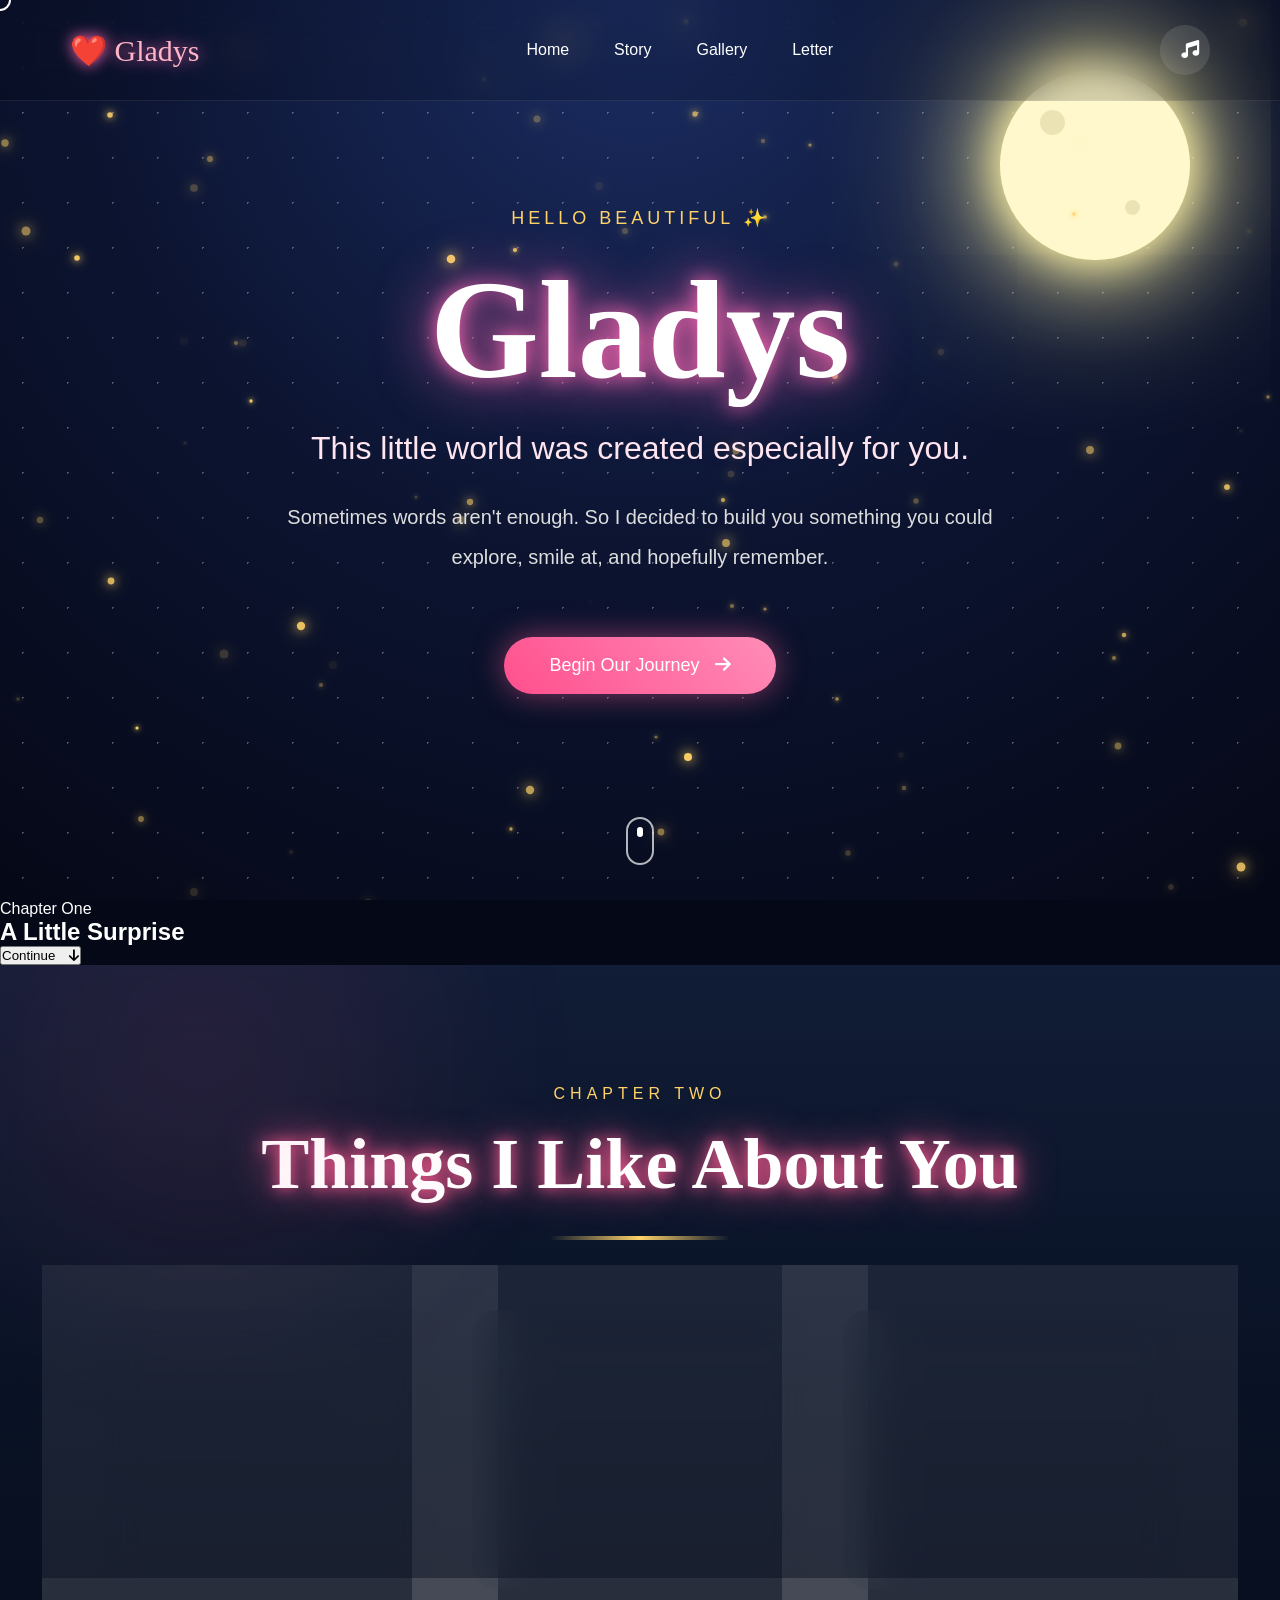
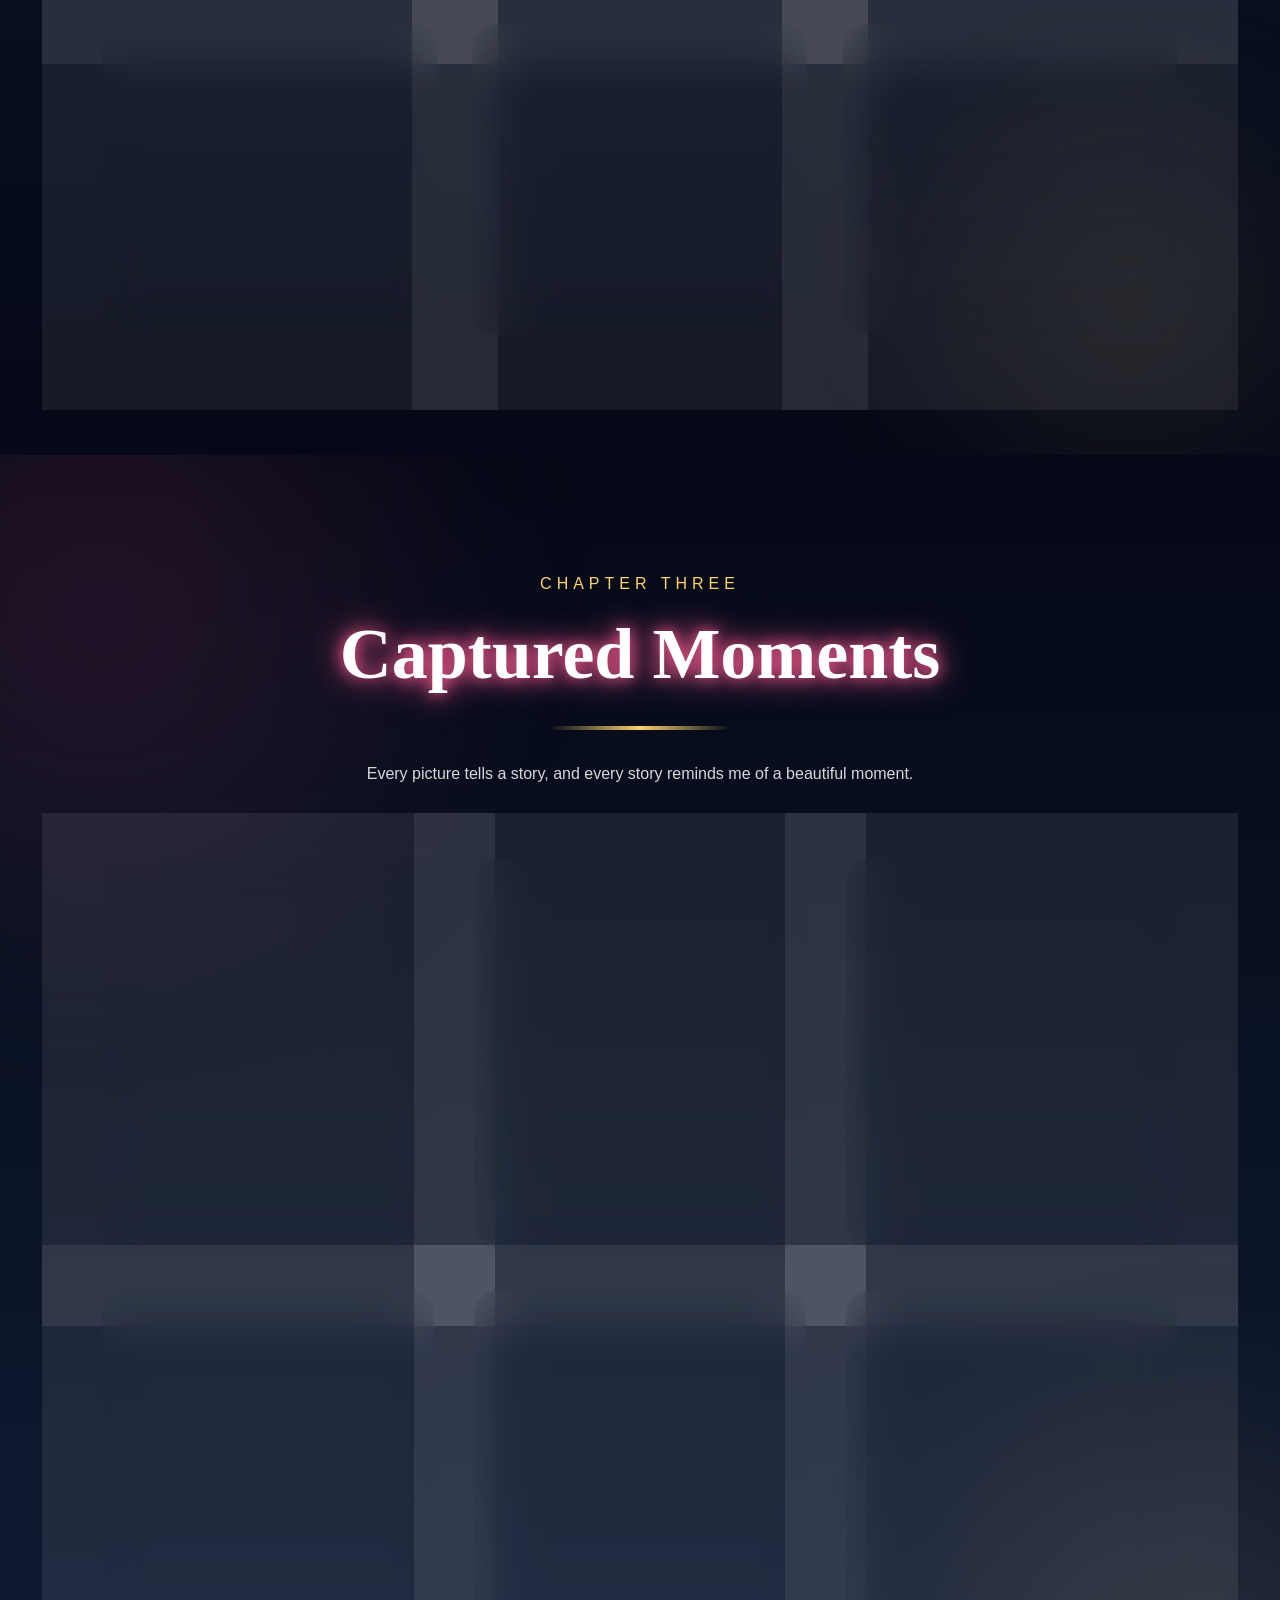
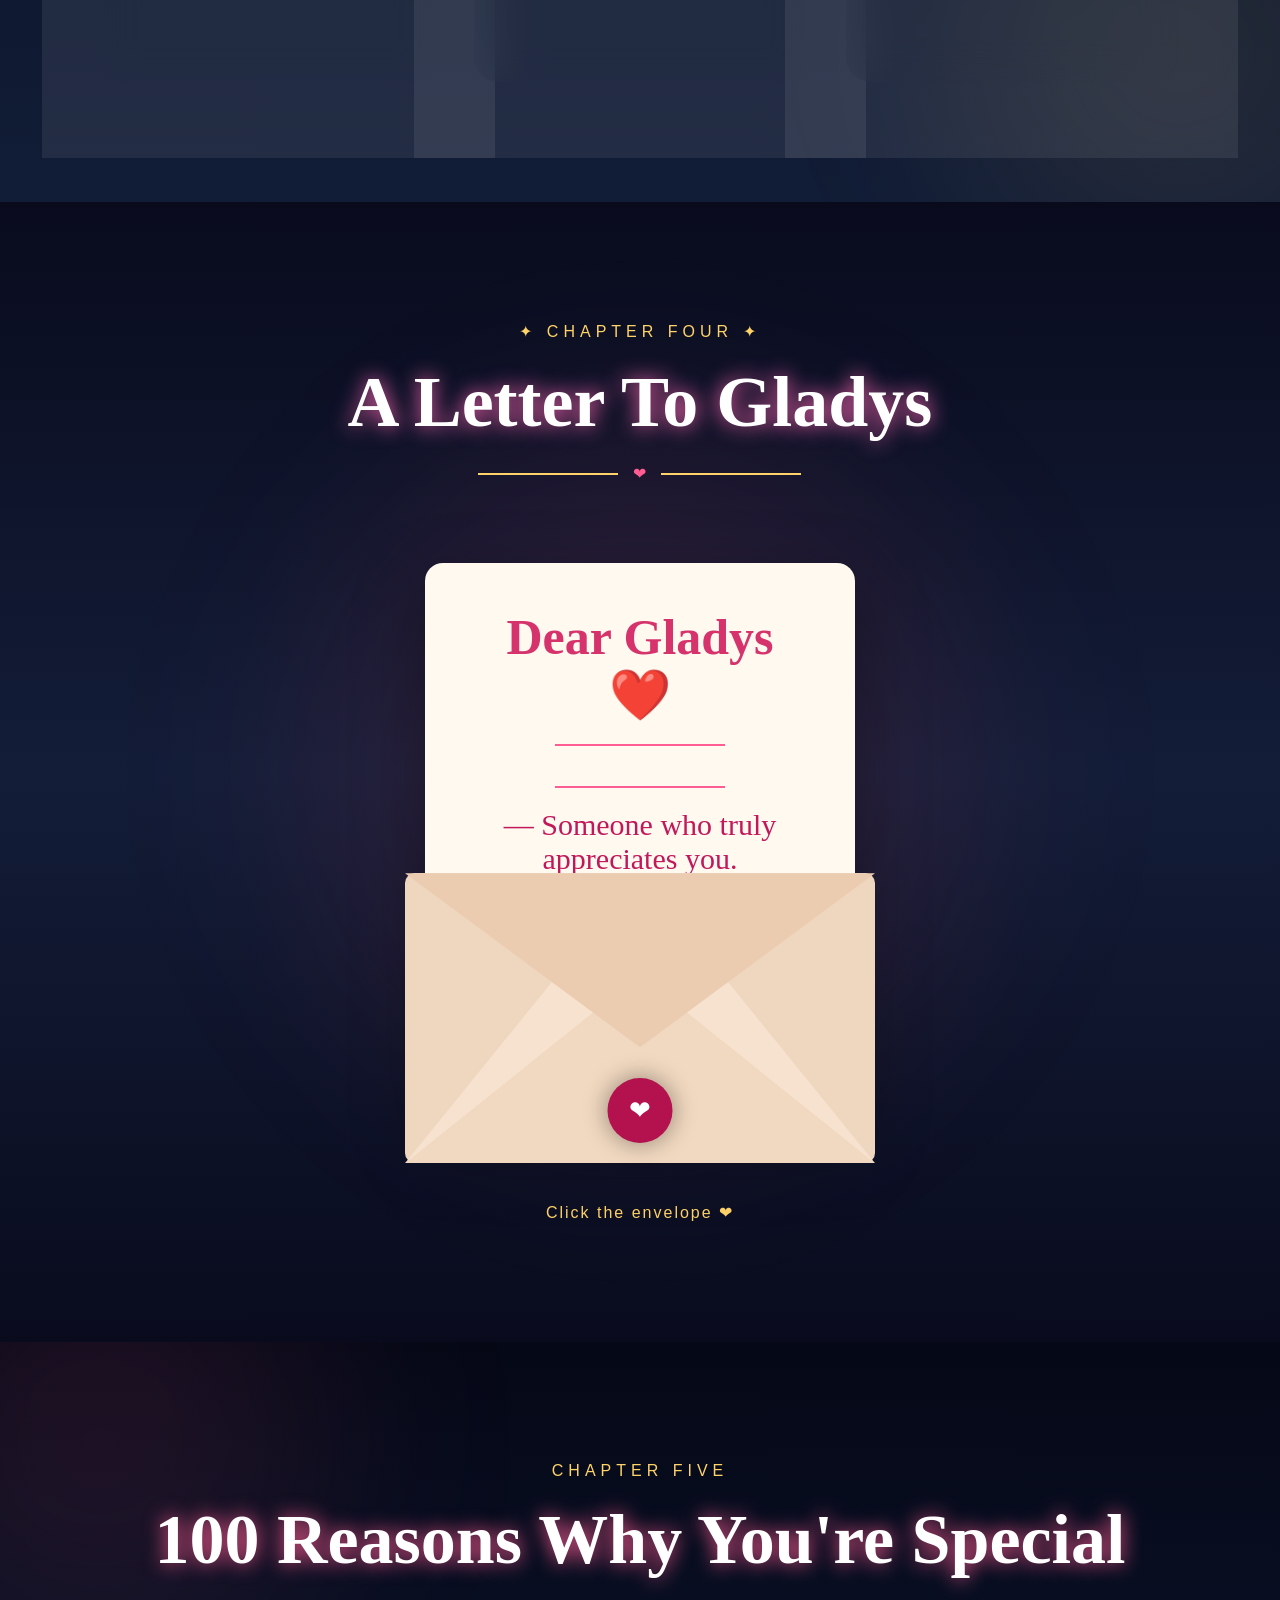
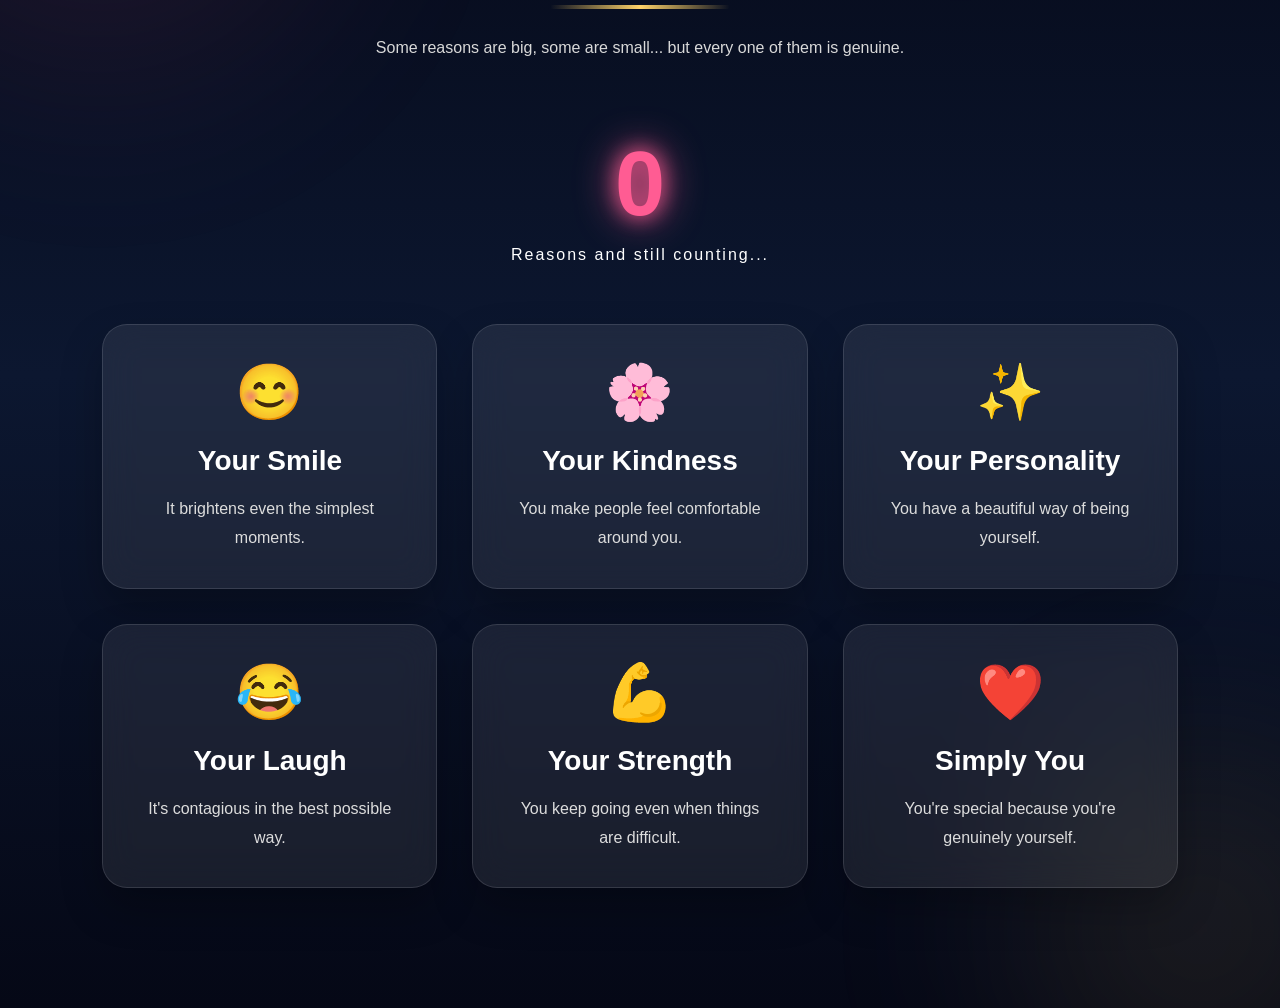
==== commit 0b76b07a: "Update index.html" ====
--- a/index.html
+++ b/index.html
@@ -438,8 +438,8 @@
 
     <!-- JavaScript -->
 
-    <script src="js/app.js"></script>
-    <script src="js/chapters.js"></script>
+    <script src="love/js/app.js"></script>
+    <script src="love/js/chapters.js"></script>
 
 </body>
 
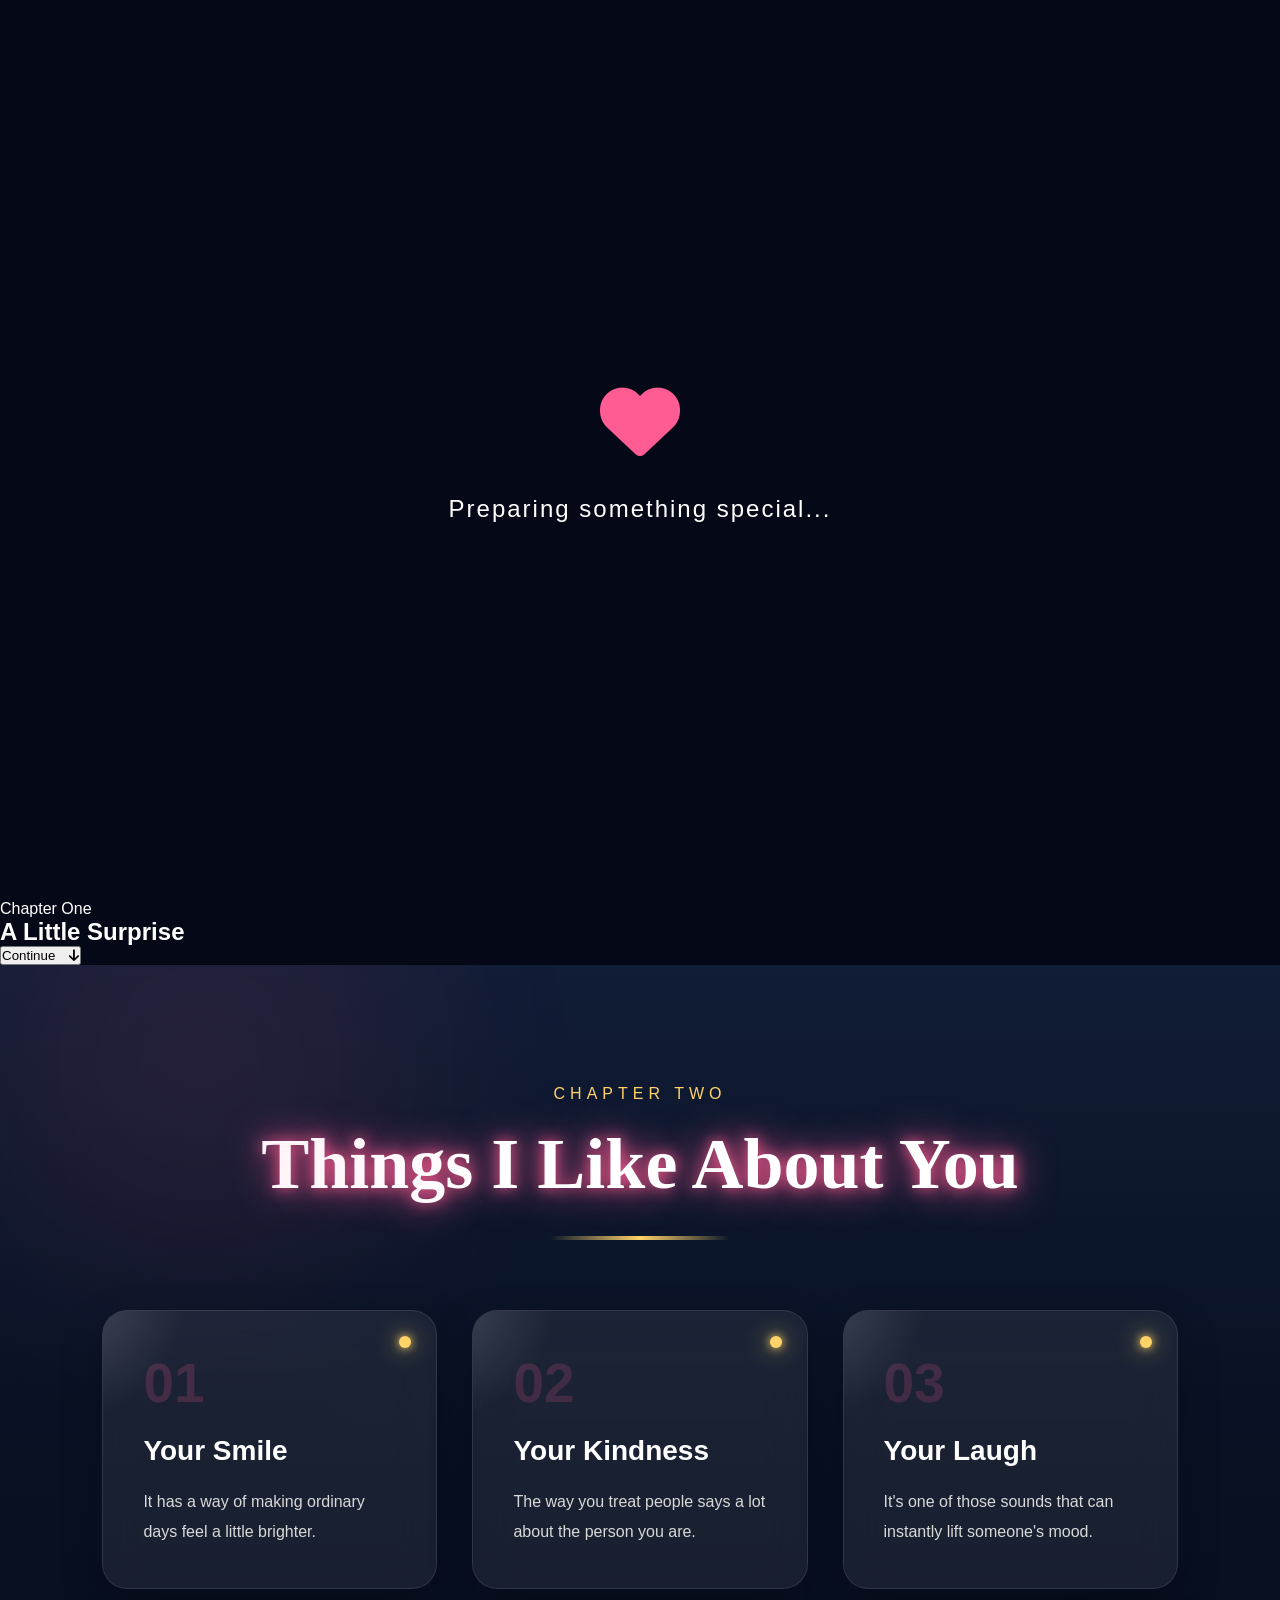
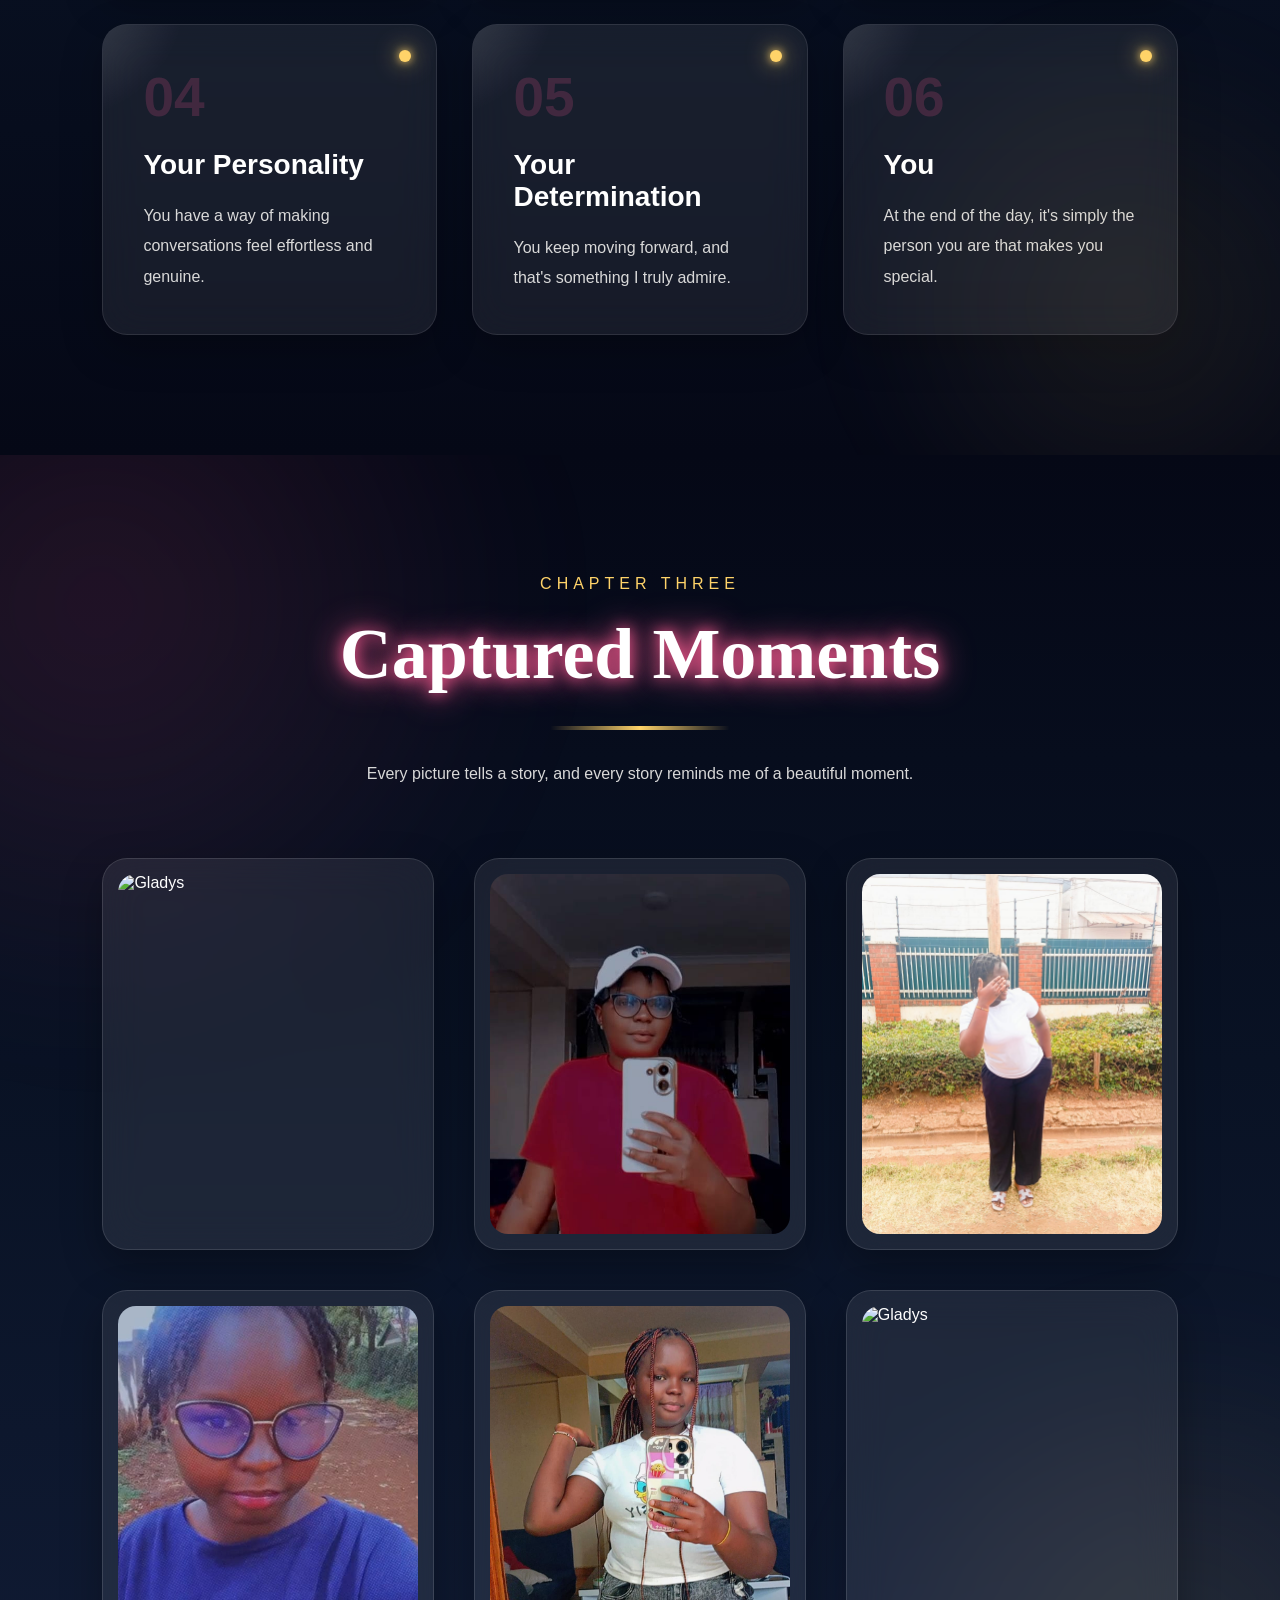
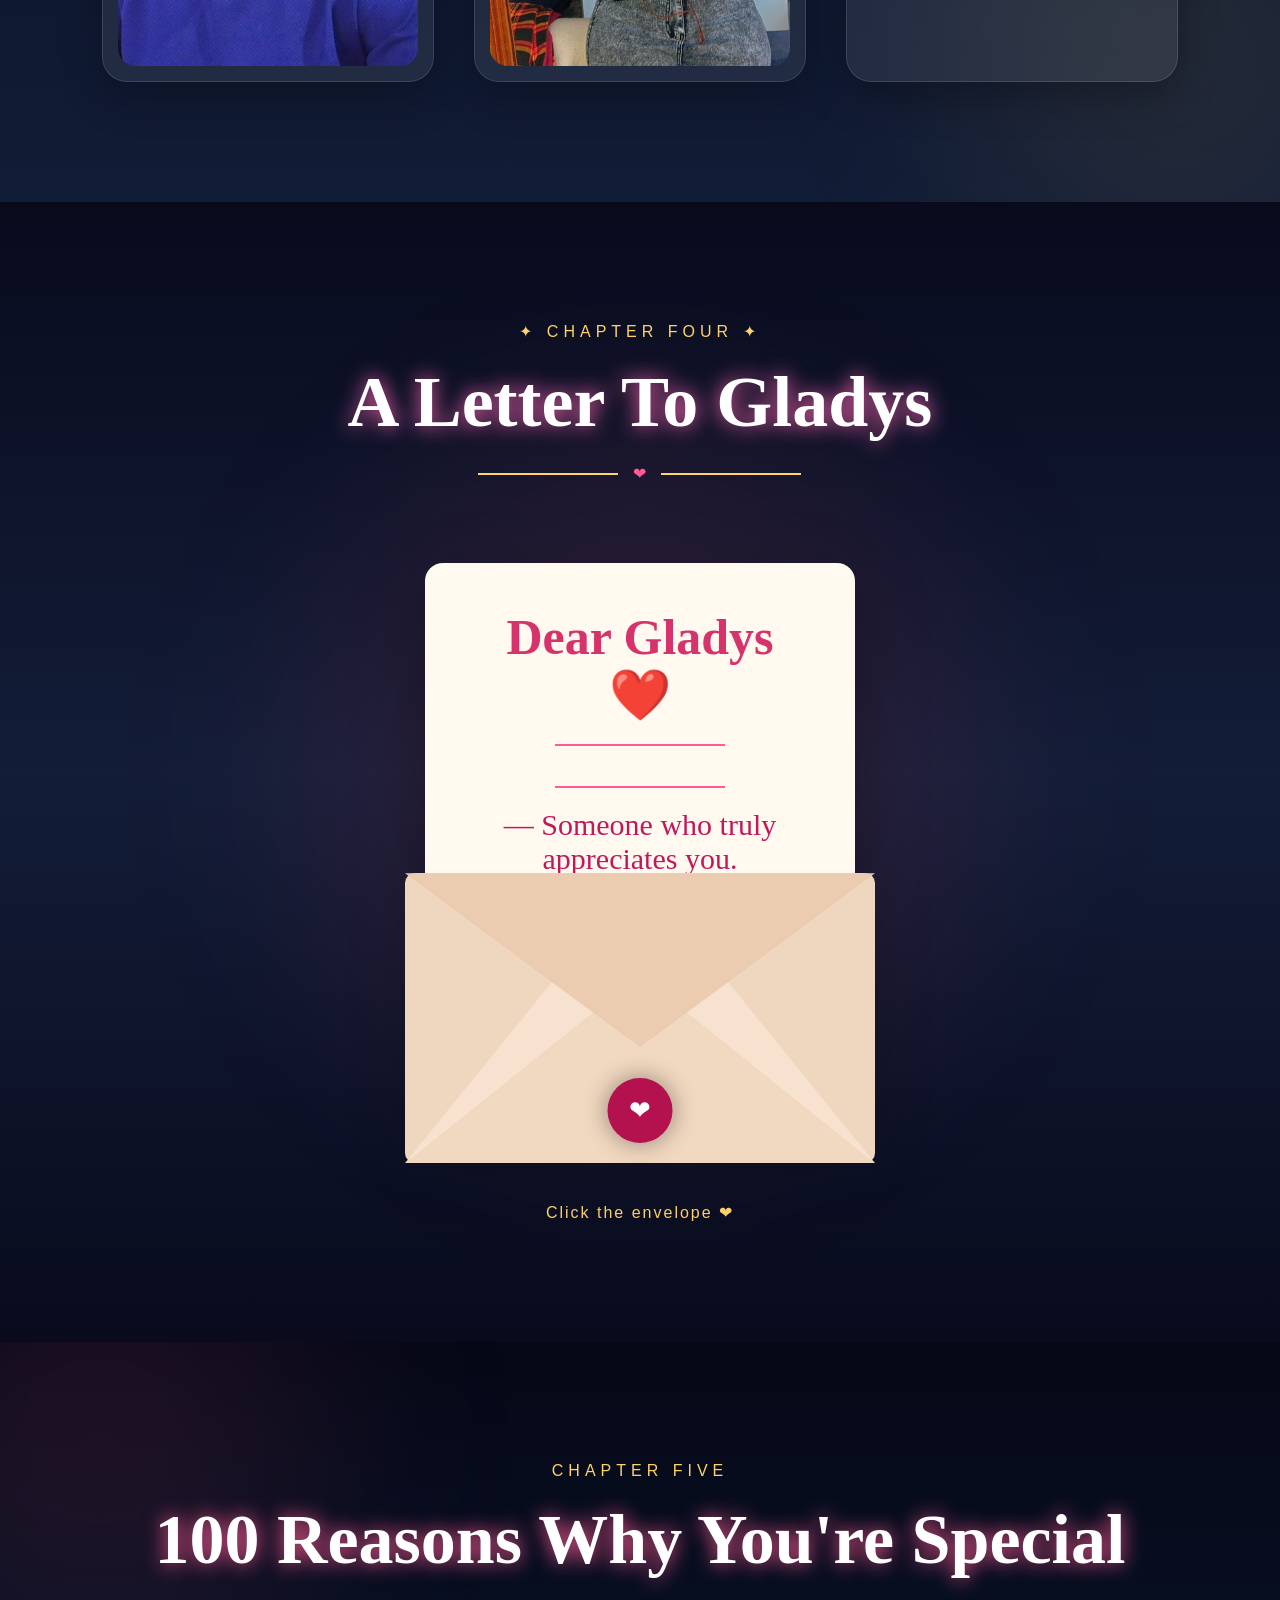
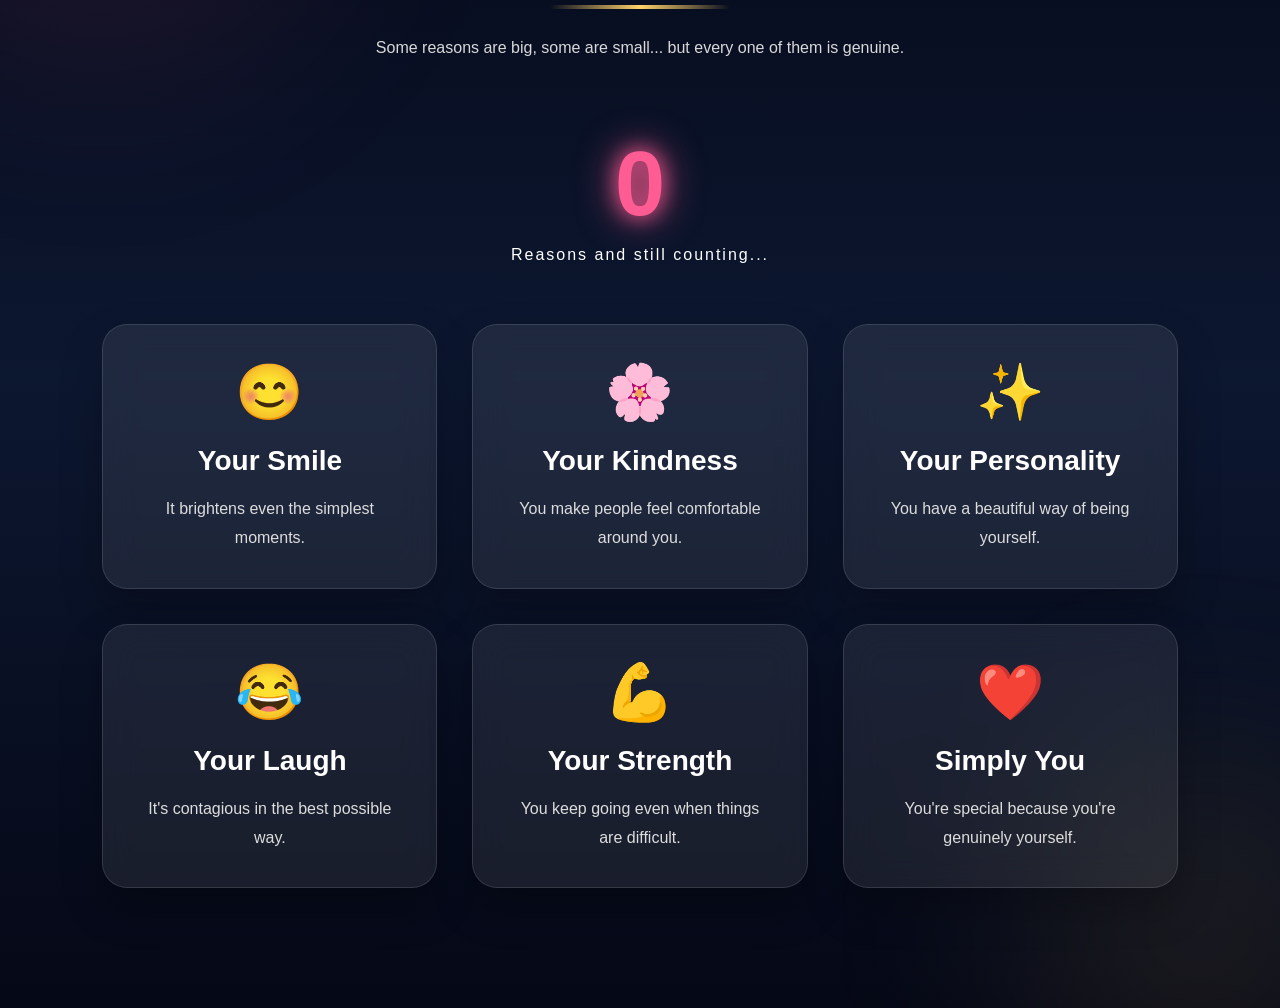
==== commit 98ba2ce0: "Update index.html" ====
--- a/index.html
+++ b/index.html
@@ -246,23 +246,23 @@
         </div>
 
         <div class="photo-card">
-            <img src="assets/photo2.jpeg" alt="Gladys">
-        </div>
-
-        <div class="photo-card">
-            <img src="assets/photo3.jpeg" alt="Gladys">
-        </div>
-
-        <div class="photo-card">
-            <img src="assets/photo4.jpeg" alt="Gladys">
-        </div>
-
-        <div class="photo-card">
-            <img src="assets/photo5.jpeg" alt="Gladys">
-        </div>
-
-        <div class="photo-card">
-            <img src="assets/photo6.jpeg" alt="Gladys">
+            <img src="love/assets/photo2.jpeg" alt="Gladys">
+        </div>
+
+        <div class="photo-card">
+            <img src="love/assets/photo3.jpeg" alt="Gladys">
+        </div>
+
+        <div class="photo-card">
+            <img src="love/assets/photo4.jpeg" alt="Gladys">
+        </div>
+
+        <div class="photo-card">
+            <img src="love/assets/photo5.jpeg" alt="Gladys">
+        </div>
+
+        <div class="photo-card">
+            <img src="love/assets/photo6.jpeg" alt="Gladys">
         </div>
 
     </div>
@@ -432,7 +432,7 @@
 
     <audio id="bgMusic" loop>
 
-        <source src="assets/music.mp3" type="audio/mpeg">
+        <source src="love/assets/music.mp3" type="audio/mpeg">
 
     </audio>
 
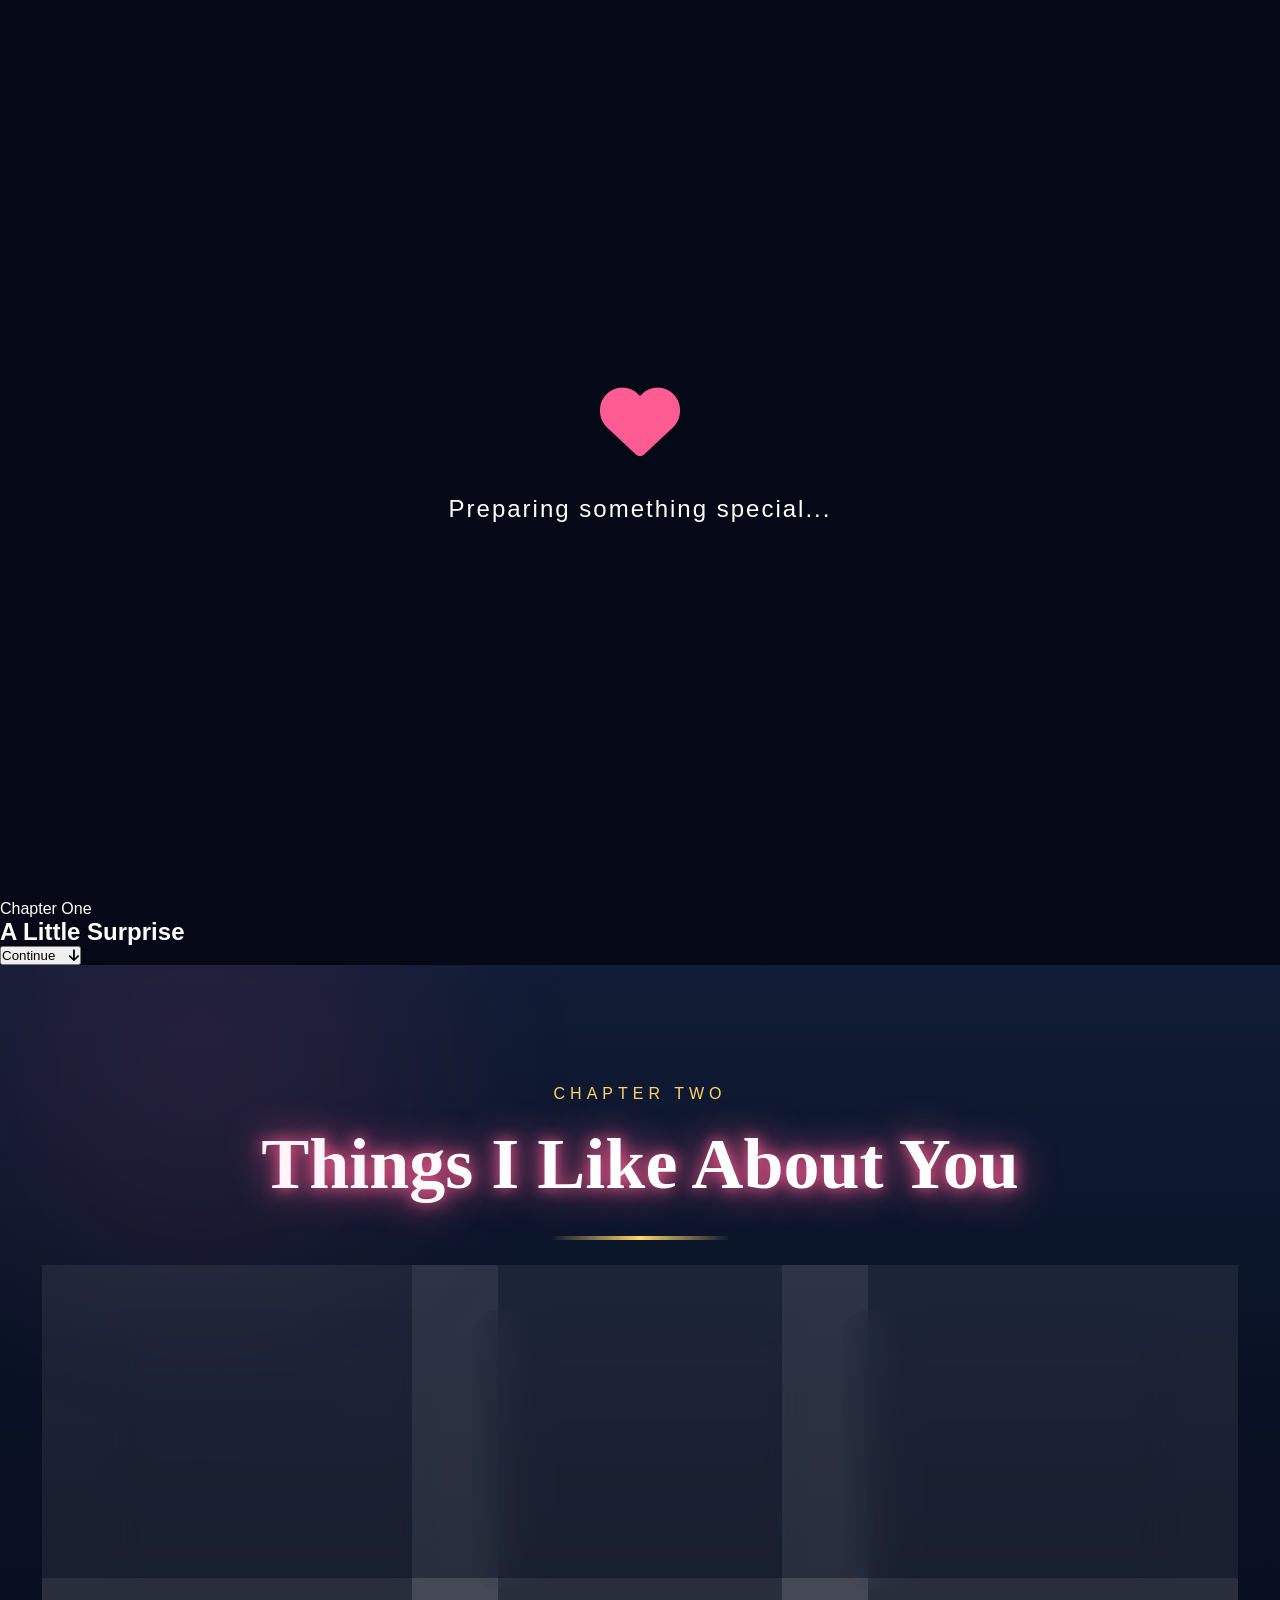
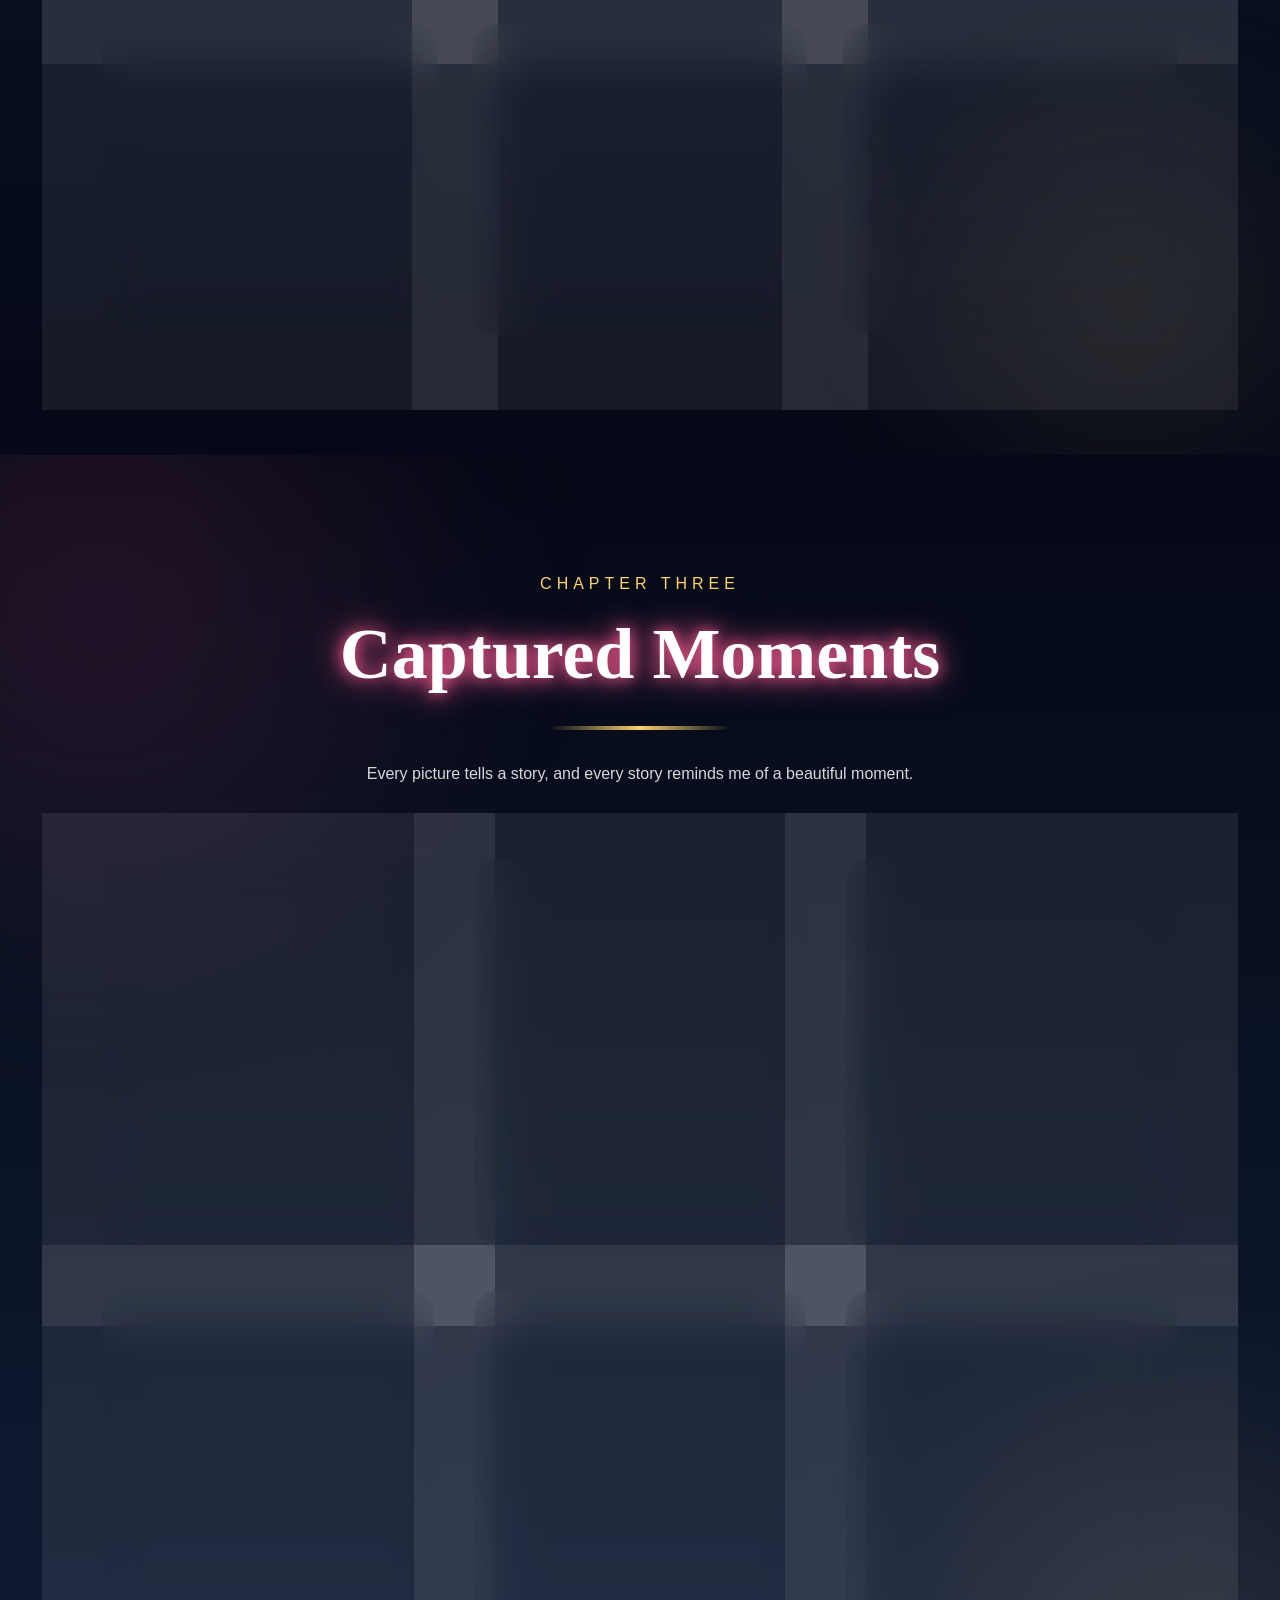
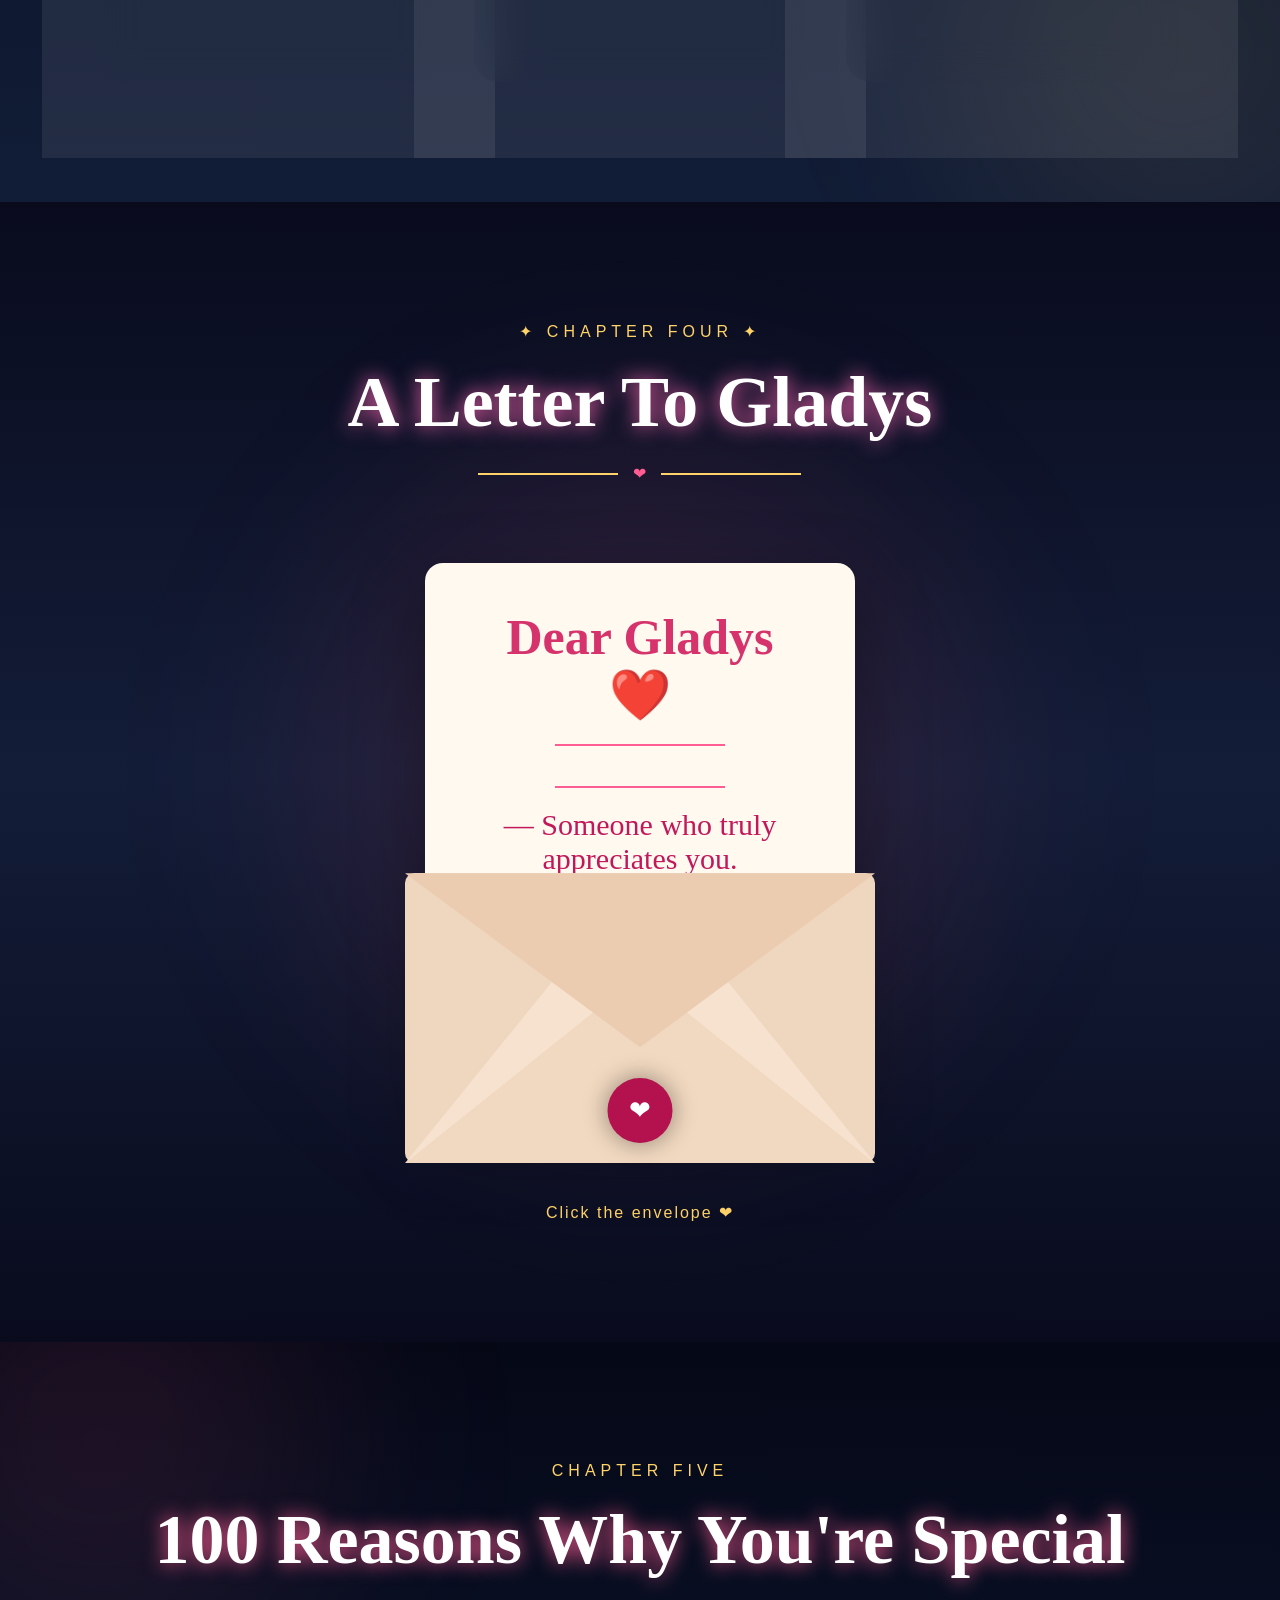
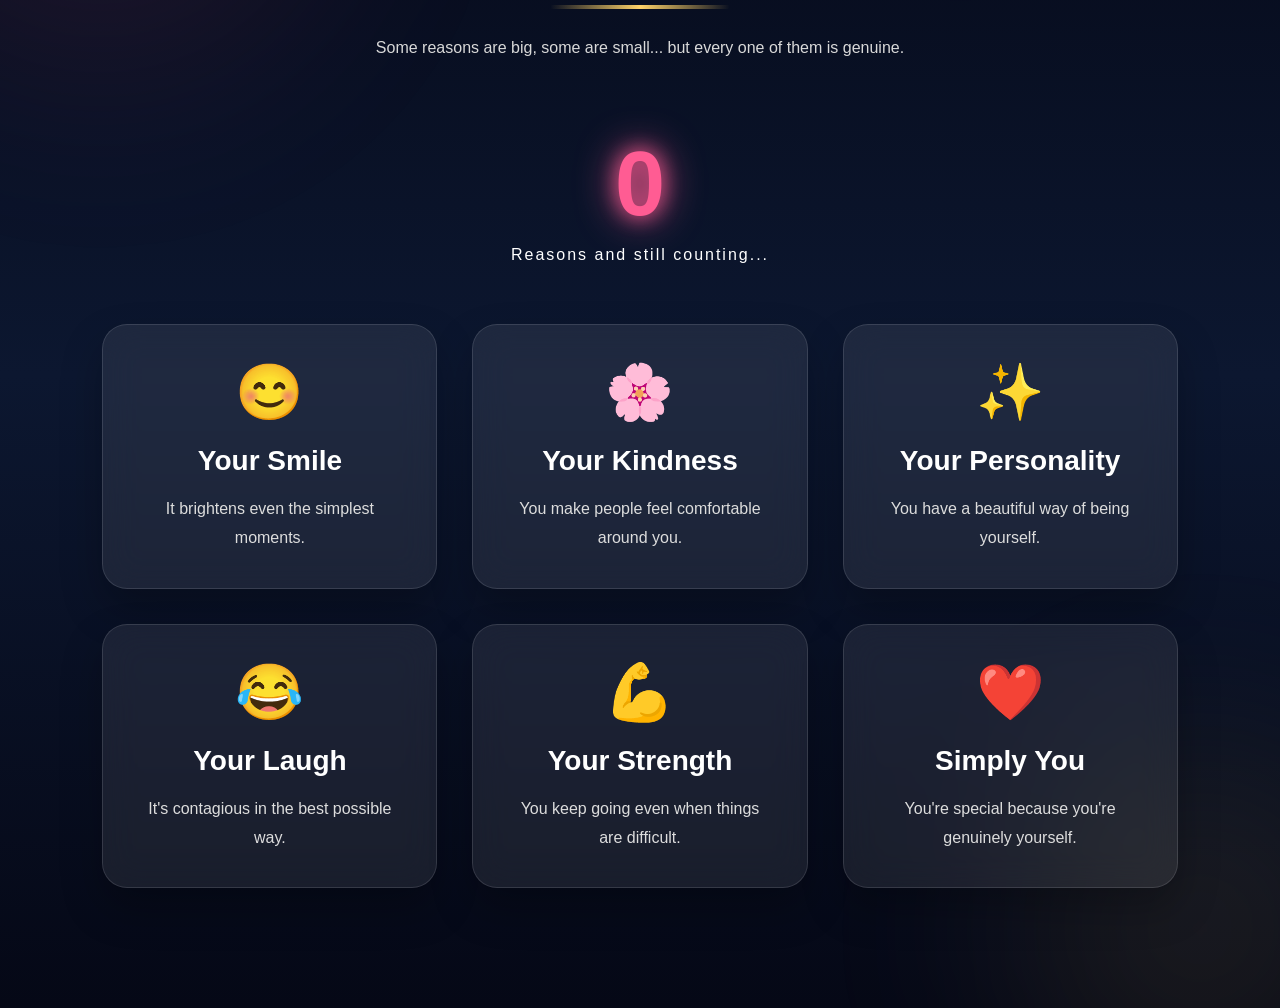
==== commit a22e6493: "Update index.html" ====
--- a/index.html
+++ b/index.html
@@ -242,19 +242,19 @@
     <div class="gallery-grid">
 
         <div class="photo-card">
-            <img src="assets/photo1.jpeg" alt="Gladys">
-        </div>
-
-        <div class="photo-card">
-            <img src="love/assets/photo2.jpeg" alt="Gladys">
-        </div>
-
-        <div class="photo-card">
-            <img src="love/assets/photo3.jpeg" alt="Gladys">
-        </div>
-
-        <div class="photo-card">
-            <img src="love/assets/photo4.jpeg" alt="Gladys">
+            <img src="./love/assets/photo1.jpeg" alt="Gladys">
+        </div>
+
+        <div class="photo-card">
+            <img src="../love/assets/photo2.jpeg" alt="Gladys">
+        </div>
+
+        <div class="photo-card">
+            <img src="./love/assets/photo3.jpeg" alt="Gladys">
+        </div>
+
+        <div class="photo-card">
+            <img src="./love/assets/photo4.jpeg" alt="Gladys">
         </div>
 
         <div class="photo-card">
